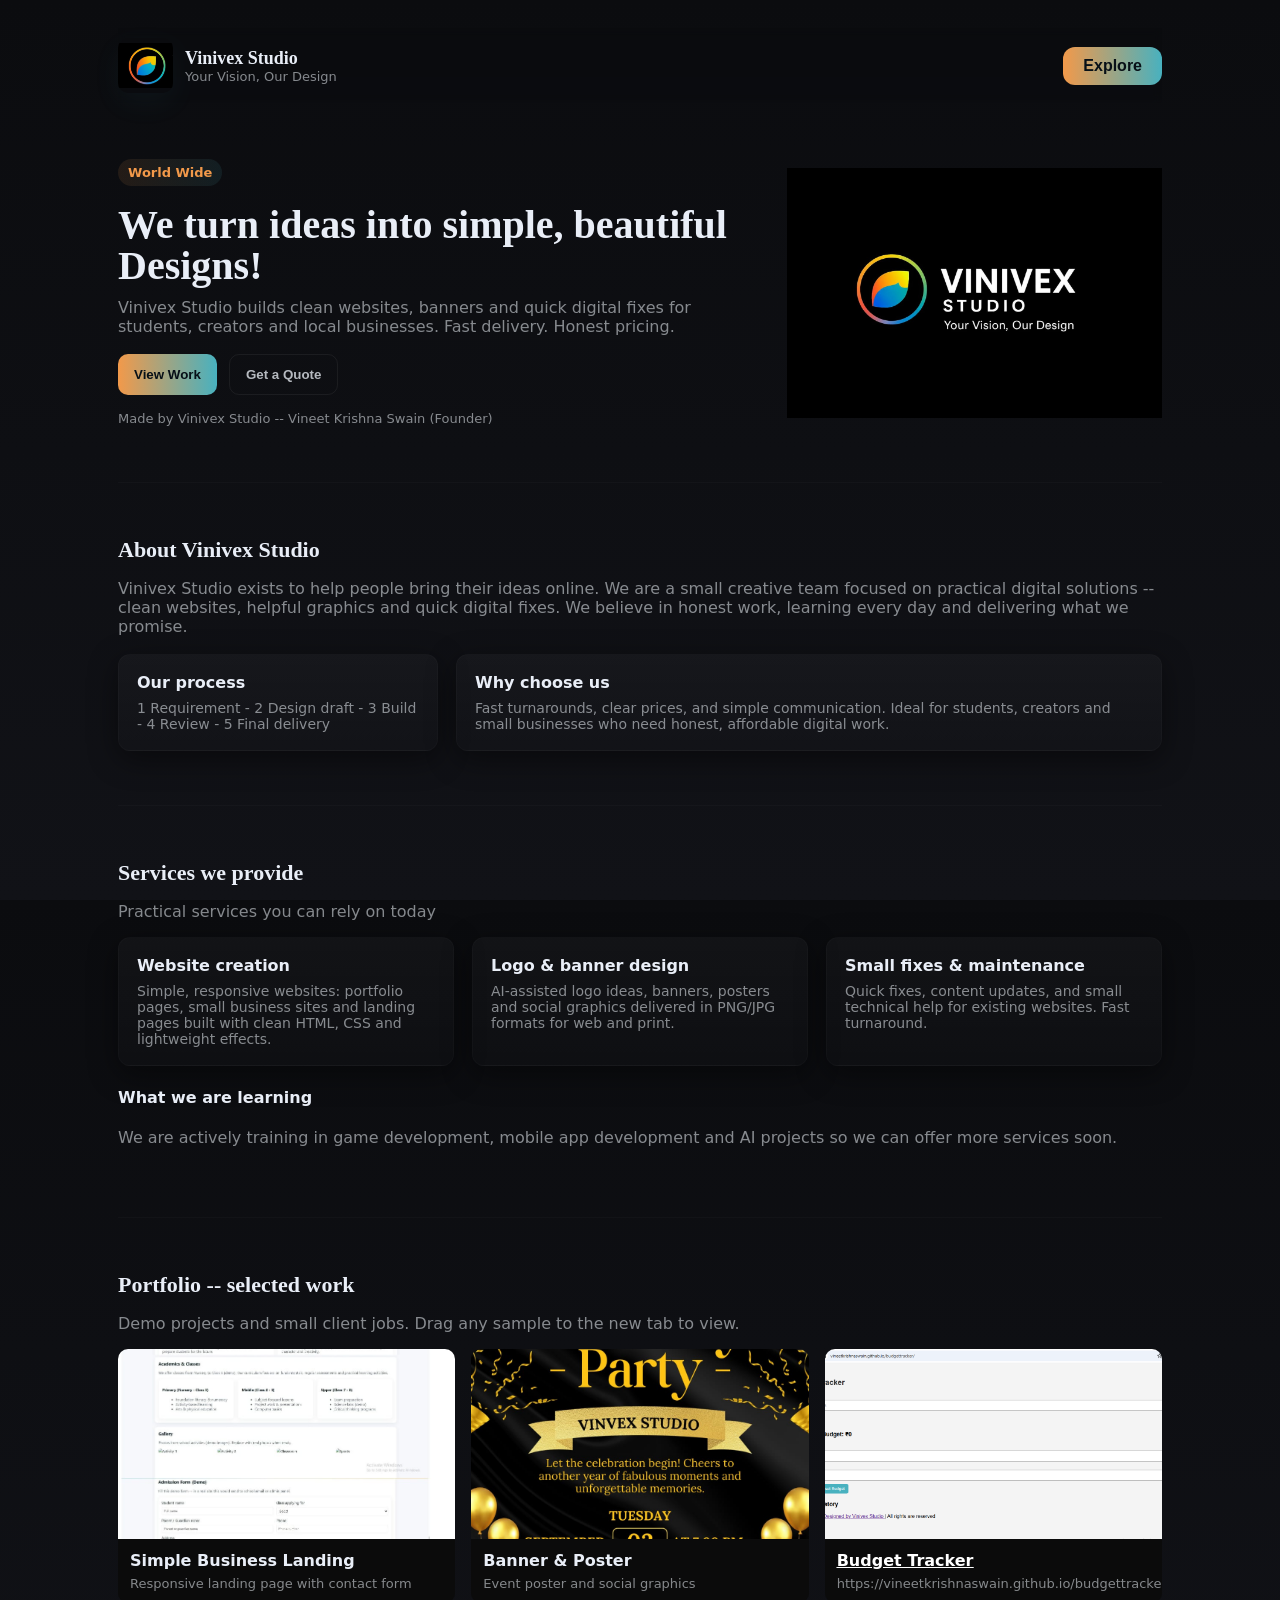
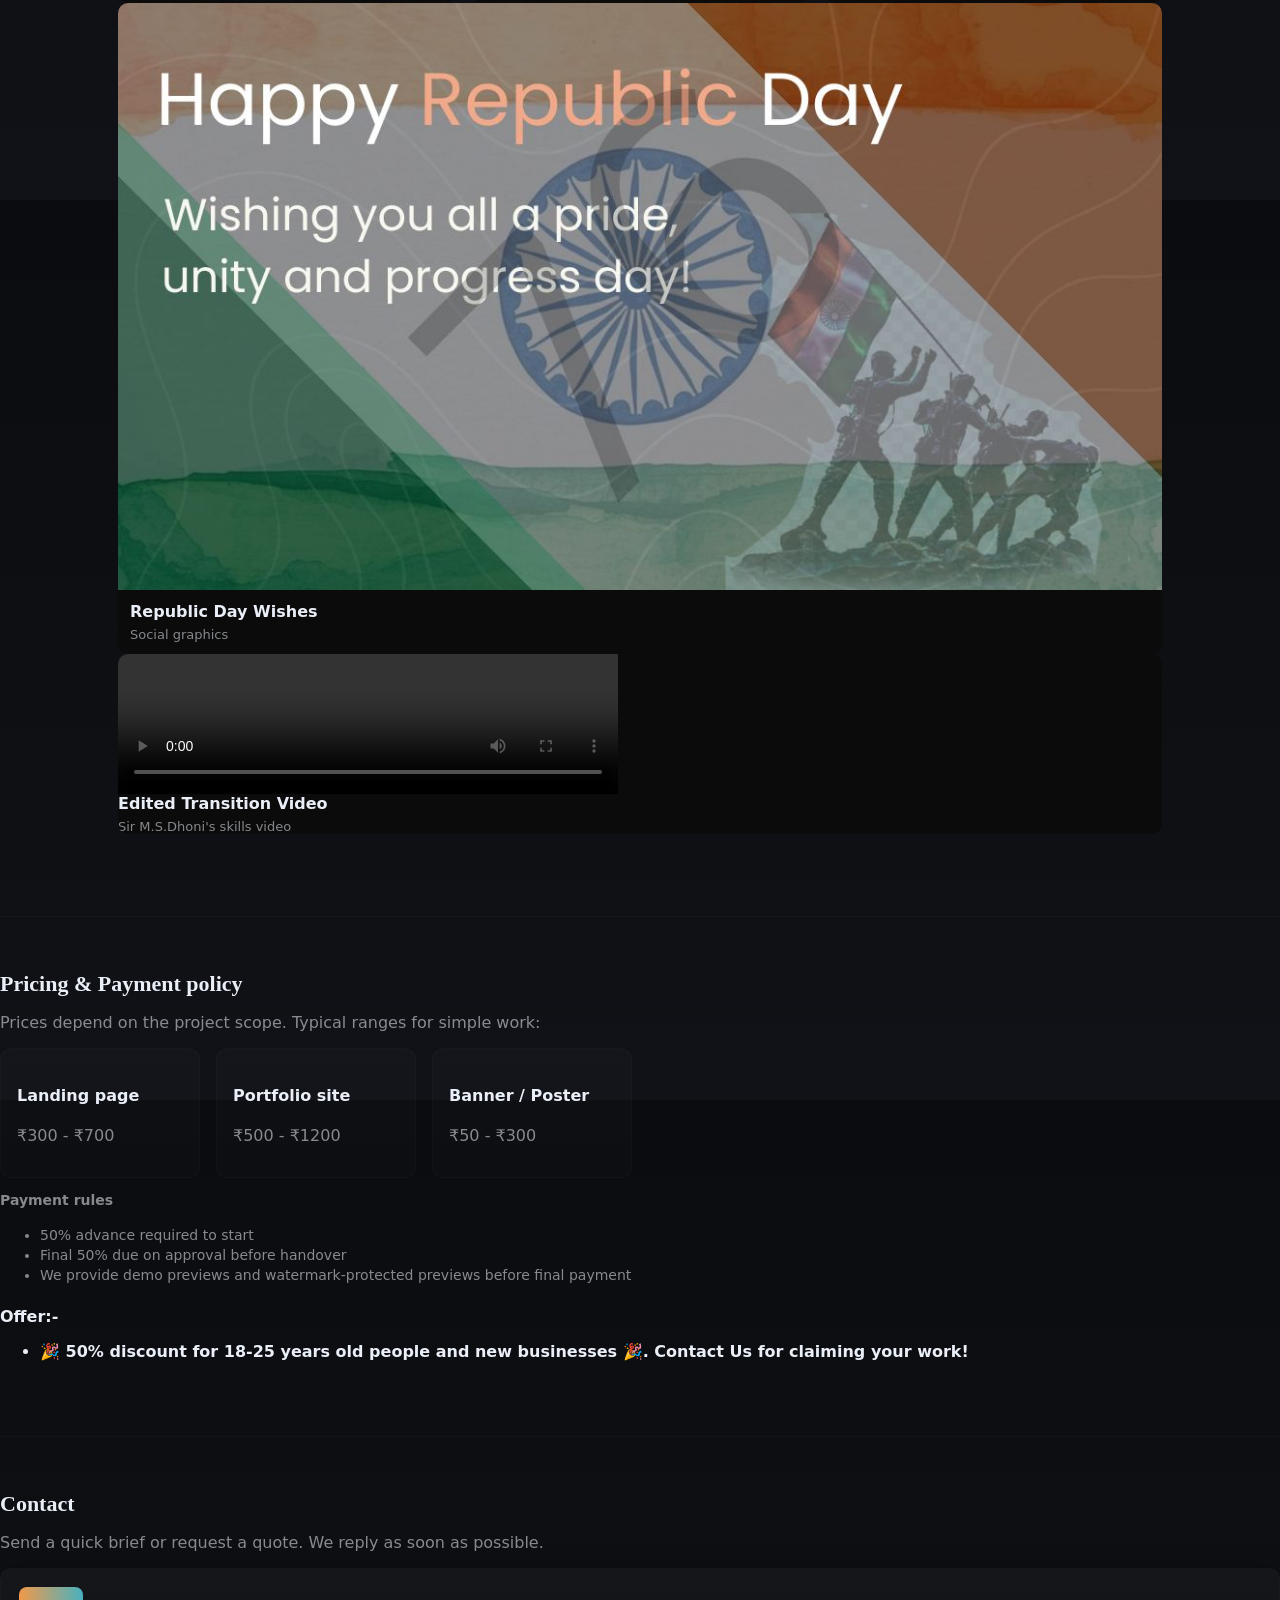
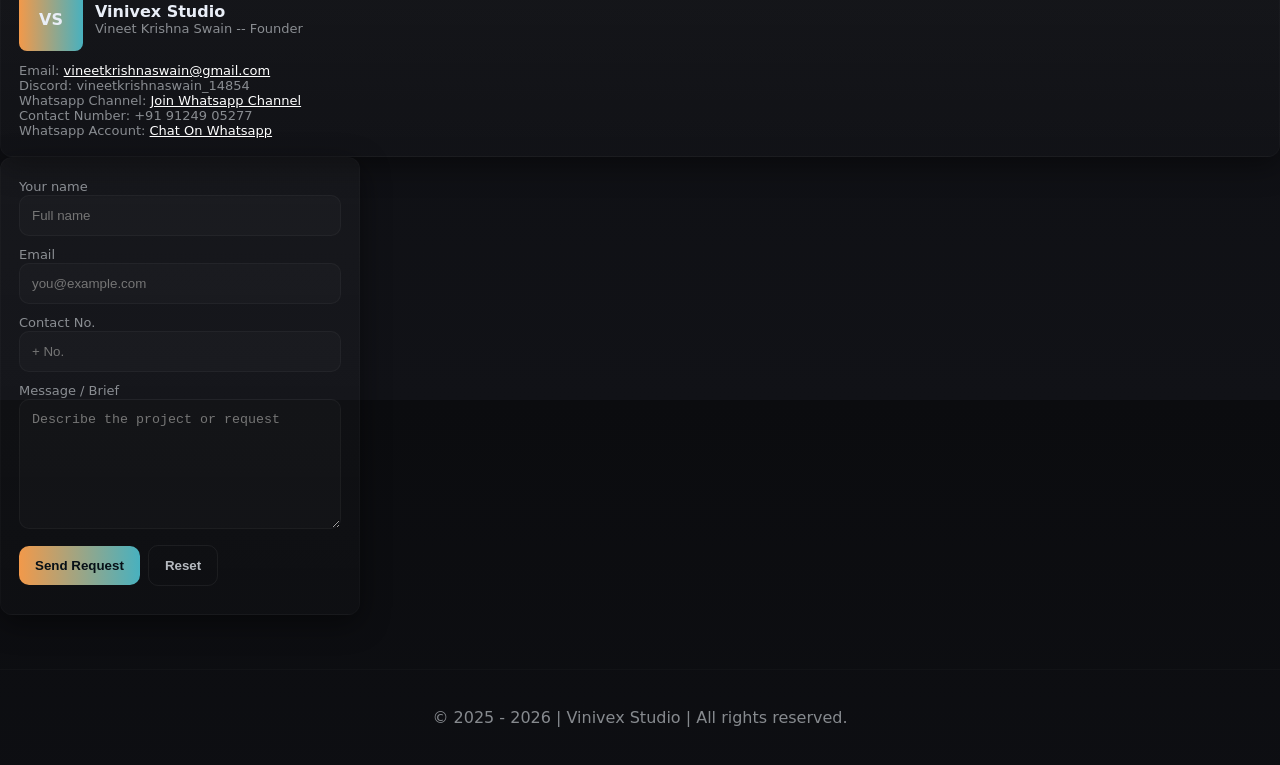
==== index.html @ 52079bf3 "Update index.html" ====
<!doctype html>
<html lang="en">
<head>
<meta name="google-site-verification" content="iLUi82GE6e8J6ajVT-l_xSgJxguBA3ZABCFrQYyWZuA" />

  <!-- Google Analytics -->
  <script async src="https://www.googletagmanager.com/gtag/js?id=G-41PN5VN2JN"></script>
  <script>
    window.dataLayer = window.dataLayer || [];
    function gtag(){dataLayer.push(arguments);}
    gtag('js', new Date());
    gtag('config', 'G-41PN5VN2JN');
  </script>
  

  <meta charset="UTF-8">
  <meta name="viewport" content="width=device-width, initial-scale=1.0">
  
  <title>Vinivex Studio - Your Vision, Our Design</title>
  
  <meta name="description" content="Vinivex Studio offers luxury web design, digital solutions, and creative graphic designs. Contact us for custom projects.">
  
  <meta name="keywords" content="Vinivex Studio, luxury web design, website development, digital solutions, creative graphic designs, web design India">
  
  <meta name="author" content="Vineet Krishna Swain">
  
  <!-- Open Graph for social media previews -->
  <meta property="og:title" content="Vinivex Studio - Luxury Web Design & Digital Solutions">
  <meta property="og:description" content="Vinivex Studio offers luxury web design, digital solutions, and creative graphic designs. Contact us for custom projects.">
  <meta property="og:type" content="website">
  <meta property="og:url" content="https://vineetkrishnaswain.github.io/vinivexstudio/">
  
  <!-- Favicon -->
  <link rel="icon" href="1.jpeg" type="image/jpeg">
  
  <!-- Optional: robots.txt for search engines -->
  <meta name="robots" content="index, follow">
  
</head>
<style>
  :root{
    --bg-1:#0b0c0f;
    --bg-2:#111217;
    --accentA:#f2994a;
    --accentB:#48b1bf;
    --muted:rgba(230,235,241,0.78);
    --muted-2:rgba(230,235,241,0.56);
    --glass:rgba(255,255,255,0.03);
    --radius:12px;
    --maxw:1100px;
  }
  *{box-sizing:border-box}
  html,body{height:100%;margin:0;font-family:Inter,system-ui,Arial,sans-serif;background:linear-gradient(180deg,var(--bg-1),var(--bg-2));color:#e9eef7;-webkit-font-smoothing:antialiased;}
  a{color:inherit;text-decoration:none}
  .wrap{max-width:var(--maxw);margin:0 auto;padding:28px}
  header{display:flex;align-items:center;justify-content:space-between;gap:18px;padding:10px 0;position:sticky;top:0;background:linear-gradient(180deg,rgba(0,0,0,0.05),transparent);backdrop-filter:blur(4px);z-index:50}
  .brand{display:flex;align-items:center;gap:12px}
  .brand img{width:55px;height:55px;border-radius:10px;object-fit:contain;box-shadow:0 10px 30px rgba(72,177,191,0.06)}
  .brand h1{font-family:Poppins,Inter;font-size:18px;margin:0}
  nav ul{display:flex;gap:16px;list-style:none;margin:0;padding:0;align-items:center}
  nav a{font-weight:600;opacity:0.95}
  .cta{background:linear-gradient(90deg,var(--accentA),var(--accentB));padding:10px 14px;border-radius:10px;color:#071017;font-weight:700;box-shadow:0 12px 36px rgba(72,177,191,0.12)}
  /* HERO */
  .hero{display:flex;gap:36px;align-items:center;padding:56px 0}
  .hero-left{flex:1;max-width:640px}
  .kicker{display:inline-block;padding:6px 10px;border-radius:999px;background:linear-gradient(90deg,rgba(242,153,74,0.10),rgba(72,177,191,0.10));color:var(--accentA);font-weight:700;font-size:13px;margin-bottom:18px}
  .title{font-family:Poppins;font-size:40px;line-height:1.03;margin:0 0 12px}
  .tagline{color:var(--muted-2);font-size:16px;margin:0 0 18px}
  .btn-row{display:flex;gap:12px;margin-top:10px}
  .btn{padding:12px 16px;border-radius:10px;font-weight:700;cursor:pointer;border:0}
  .btn-primary{background:linear-gradient(90deg,var(--accentA),var(--accentB));color:#071017}
  .btn-ghost{background:transparent;border:1px solid rgba(255,255,255,0.06);color:var(--muted)}
  .glow{position:absolute;border-radius:50%;filter:blur(80px);opacity:0.9}
  .glow-a{width:360px;height:360px;left:-40px;top:-40px;background:radial-gradient(circle at 30% 30%, rgba(242,153,74,0.22), transparent 40%)}
  .glow-b{width:300px;height:300px;right:-60px;bottom:-20px;background:radial-gradient(circle at 40% 40%, rgba(72,177,191,0.22), transparent 40%)}
  .logo-preview{width:230px}
  /* SECTIONS */
  section{padding:54px 0;border-top:1px solid rgba(255,255,255,0.02)}
  h3.section-title{font-family:Poppins;font-size:22px;margin:0 0 10px}
  .muted{color:var(--muted-2)}
  .grid{display:grid;grid-template-columns:repeat(auto-fit,minmax(220px,1fr));gap:18px}
  .card{background:linear-gradient(180deg,var(--glass),rgba(255,255,255,0.01));padding:18px;border-radius:12px;box-shadow:0 8px 30px rgba(0,0,0,0.45);border:1px solid rgba(255,255,255,0.02)}
  .card h4{margin:0 0 8px}
  .card p{margin:0;color:var(--muted-2);font-size:14px}
  .portfolio-grid{display:grid;grid-template-columns:repeat(auto-fit,minmax(240px,1fr));gap:16px}
  .work{border-radius:10px;overflow:hidden;background:#0b0b0b;min-height:160px;display:flex;flex-direction:column}
  .work img{width:100%;aspect-ratio:16/9;object-fit:cover}
  .work video{width:100%;height:140px;object-fit:contain}
  .work .meta{padding:12px}
  .contact-row{display:flex;gap:18px;align-items:stretch;flex-wrap:wrap}
  .contact-left{flex:1;min-width:260px}
  .contact-right{width:360px;min-width:260px}
  input,textarea{width:100%;padding:12px;border-radius:10px;border:1px solid rgba(255,255,255,0.04);background:rgba(255,255,255,0.02);color:inherit}
  textarea{min-height:130px;resize:vertical}
  .small{font-size:13px;color:var(--muted-2)}
  footer{padding:22px 0;color:var(--muted-2);border-top:1px solid rgba(255,255,255,0.02)}
  /* PRICING */
  .pricing-row{display:flex;gap:16px;flex-wrap:wrap}
  .price-card{flex:0 0 200px;padding:16px;border-radius:12px;background:linear-gradient(180deg,rgba(255,255,255,0.02),rgba(255,255,255,0.01));border:1px solid rgba(255,255,255,0.02)}
  .policy{font-size:14px;color:var(--muted-2);line-height:1.45;margin-top:12px}
  /* responsive */
  @media(max-width:920px){
    .hero{flex-direction:column;align-items:flex-start}
    .hero-right{width:100%;height:260px;margin-top:18px}
    .brand img{width:48px;height:48px}
    .title{font-size:32px}
  }
  
 footer {
  display: flex;
  justify-content: center;
  align-items: center;    
}
  a{
    text-decoration: underline;
    color: white
  }

</style>
<body>
<div class="wrap">
 <header>
  <div class="brand">
    <img src="1.jpeg" alt="Vinivex logo" onerror="this.style.visibility='hidden'">
    <div>
      <h1>Vinivex Studio</h1>
      <div class="small muted">Your Vision, Our Design</div>
    </div>
  </div>

  <!-- Menu Button -->
  <div style="position:relative;">
    <button id="menuBtn"><b>Explore</b></button>

    <!-- Dropdown vertical menu -->
    <div id="menuContent" class="menu-column">
      <a href="#home">Home</a>
      <a href="#about">About</a>
      <a href="#services">Services</a>
      <a href="#portfolio">Portfolio</a>
      <a href="#contact">Contact</a>
    </div>
  </div>
</header>

<style>
  #menuBtn {
    padding: 10px 20px;
    font-size: 16px;
    cursor: pointer;
    background: linear-gradient(to right, #f2994a, #48b1bf);
    border-radius: 12px;
    border: none;
    color: #071017;
    font-weight: 700;
  }

  .menu-column {
    display: none;
    flex-direction: column; /* vertical layout */
    gap: 10px;
    margin-top: 10px;
    position: absolute; /* dropdown effect */
    right: 0;
    background: #111217;
    padding: 12px;
    border-radius: 12px;
    box-shadow: 0 8px 20px rgba(0,0,0,0.4);
    z-index: 100;
  }

  .menu-column a {
    text-decoration: none;
    padding: 8px 12px;
    background: linear-gradient(to right,blue,aqua);
    color: white;
    border-radius: 6px;
  }

  .menu-column a:hover {
    background: linear-gradient(to right,aqua,blue);
  }
</style>

<script>
  const btn = document.getElementById('menuBtn');
  const menu = document.getElementById('menuContent');

  btn.addEventListener('click', () => {
    menu.style.display = (menu.style.display === 'flex') ? 'none' : 'flex';
  });

  // Optional: Close menu if clicked outside
  document.addEventListener('click', (e) => {
    if (!btn.contains(e.target) && !menu.contains(e.target)) {
      menu.style.display = 'none';
    }
  });
  document.addEventListener('click', function(e) {
  const menu = document.getElementById('menuContent');
  const btn = document.getElementById('menuBtn');

  if (!btn.contains(e.target) && !menu.contains(e.target)) {
    menu.style.display = 'none';
  }
});
</script>
        </header>  
            <main id="home">
    <div class="hero">
      <div class="hero-left">
        <span class="kicker">World Wide</span>
        <h2 class="title">We turn ideas into simple, beautiful Designs!</h2>
        <p class="tagline">Vinivex Studio builds clean websites, banners and quick digital fixes for students, creators and local businesses. Fast delivery. Honest pricing.</p>
        <div class="btn-row">
          <button class="btn btn-primary" onclick="document.getElementById('portfolio').scrollIntoView({behavior:'smooth'})">View Work</button>
          <button class="btn btn-ghost" onclick="document.getElementById('contact').scrollIntoView({behavior:'smooth'})">Get a Quote</button>
        </div>
        <div style="margin-top:16px;color:var(--muted-2);font-size:13px">Made by Vinivex Studio -- Vineet Krishna Swain (Founder)</div>
      </div>

      
        <img height="250vh";width="auto"; align="right" src="logo.jpeg" alt="Vinivex logo">
    </div>


    <!-- ABOUT -->
    <section id="about">
      <h3 class="section-title">About Vinivex Studio</h3>
      <p class="muted">Vinivex Studio exists to help people bring their ideas online. We are a small creative team focused on practical digital solutions -- clean websites, helpful graphics and quick digital fixes. We believe in honest work, learning every day and delivering what we promise.</p>

      <div style="display:flex;gap:18px;align-items:flex-start;margin-top:18px;flex-wrap:wrap">
        <div class="card" style="flex:0 0 320px">
          <h4>Our process</h4>
          <p class="muted">1 Requirement - 2 Design draft - 3 Build - 4 Review - 5 Final delivery</p>
        </div>
        <div class="card" style="flex:1">
          <h4>Why choose us</h4>
          <p class="muted">Fast turnarounds, clear prices, and simple communication. Ideal for students, creators and small businesses who need honest, affordable digital work.</p>
        </div>
      </div>
    </section>


    <!-- SERVICES -->
    <section id="services">
      <h3 class="section-title">Services we provide</h3>
      <p class="muted">Practical services you can rely on today</p>
      <div class="grid" style="margin-top:14px">
        <div class="card">
          <h4>Website creation</h4>
          <p>Simple, responsive websites: portfolio pages, small business sites and landing pages built with clean HTML, CSS and lightweight effects.</p>
        </div>
        <div class="card">
          <h4>Logo & banner design</h4>
          <p>AI-assisted logo ideas, banners, posters and social graphics delivered in PNG/JPG formats for web and print.</p>
        </div>
        <div class="card">
          <h4>Small fixes & maintenance</h4>
          <p>Quick fixes, content updates, and small technical help for existing websites. Fast turnaround.</p>
        </div>
      </div>

      <div style="margin-top:18px">
        <h4 class="section-title">What we are learning</h4>
        <p class="muted">We are actively training in game development, mobile app development and AI projects so we can offer more services soon.</p>
      </div>
    </section>
<!-- PORTFOLIO -->
    <section id="portfolio">
      <h3 class="section-title">Portfolio -- selected work</h3>
      <p class="muted">Demo projects and small client jobs. Drag any sample to the new tab to view.</p>
      <div class="portfolio-grid" style="margin-top:14px">
        <div class="work">
          <img src="2.jpeg" alt="Project 1" onerror="this.style.background='#151515'">
          <div class="meta">
            <strong>Simple Business Landing</strong>
            <div class="muted" style="margin-top:6px;font-size:13px">Responsive landing page with contact form</div>
          </div>
        </div>
        <div class="work">
          <img src="3.jpeg" alt="Project 2" onerror="this.style.background='#151515'">
          <div class="meta">
            <strong>Banner & Poster</strong>
            <div class="muted" style="margin-top:6px;font-size:13px">Event poster and social graphics</div>
          </div>
        </div>
        <div class="work">
          <img src="4.png" alt="Project 3" onerror="this.style.background='#151515'">
          <div class="meta">
            <strong><u><a href="https://vineetkrishnaswain.github.io/budgettracker/">Budget Tracker</a></u></strong>
            <div class="muted" style="margin-top:6px;font-size:13px">https://vineetkrishnaswain.github.io/budgettracker</div>
          </div>
        </div>
      </div>
      <div class="work">
          <img src="5.jpg" alt="Project 4" onerror="this.style.background='#151515'">
          <div class="meta">
            <strong>Republic Day Wishes</strong>
            <div class="muted" style="margin-top:6px;font-size:13px">Social graphics</div>
          </div>
      </div>
     <div class="work">
  <video src="1.mp4" alt="Project 5" controls 
    style="width:100%; max-width:500px;">
  </video>
    <strong>Edited Transition Video</strong>
    <div class="muted" style="margin-top:6px; font-size:13px;">Sir M.S.Dhoni's skills video</div>
  </div>
</div>
    </section>

    

    <!-- PRICING -->
    <section id="pricing">
      <h3 class="section-title">Pricing & Payment policy</h3>
      <p class="muted">Prices depend on the project scope. Typical ranges for simple work:</p>
      <div class="pricing-row" style="margin-top:12px">
        <div class="price-card">
          <h4>Landing page</h4>
          <p class="muted">₹300 - ₹700</p>
        </div>
        <div class="price-card">
          <h4>Portfolio site</h4>
          <p class="muted">₹500 - ₹1200</p>
        </div>
        <div class="price-card">
          <h4>Banner / Poster</h4>
          <p class="muted">₹50 - ₹300</p>
        </div>
      </div>

      <div class="policy">
        <strong>Payment rules</strong>
        <ul>
          <li>50% advance required to start</li>
          <li>Final 50% due on approval before handover</li>
          <li>We provide demo previews and watermark-protected previews before final payment</li>
        </ul>
      </div>
  <div class="offer">
      <h4>Offer:-
        <ul><li>🎉 50% discount for 18-25 years old people and new businesses 🎉. Contact Us for claiming your work!</li></ul>
      </h4>
    </div>
    </section>

   <!-- CONTACT -->
<section id="contact">
  <h3 class="section-title">Contact</h3>
  <p class="muted">Send a quick brief or request a quote. We reply as soon as possible.</p>
  <div class="contact-row" style="margin-top:14px">
    <!-- Left Card -->
    <div class="contact-left">
      <div class="card">
        <div style="display:flex;align-items:center;gap:12px">
          <div style="width:64px;height:64px;border-radius:8px;background:linear-gradient(90deg,var(--accentA),var(--accentB));display:flex;align-items:center;justify-content:center;font-weight:700">VS</div>
          <div>
            <div style="font-weight:700">Vinivex Studio</div>
            <div class="small muted">Vineet Krishna Swain -- Founder</div>
          </div>
        </div>
        <div style="margin-top:12px" class="small muted">
          Email: <a href="mailto:vineetkrishnaswain@gmail.com">vineetkrishnaswain@gmail.com</a><br>
          Discord: <span class="small muted">vineetkrishnaswain_14854</span><br>
          Whatsapp Channel: <span class="small muted"><a href="https://whatsapp.com/channel/0029VbCGsAjDeON5VDgMX81Y" target="_blank">Join Whatsapp Channel</a></span><br>       
          Contact Number: <span class="small muted">+91 91249 05277</span><br>
          Whatsapp Account: <span class="small muted"><a href="https://api.whatsapp.com/qr/CU5EUKALNYAIH1" target="_blank">Chat On Whatsapp</a></span><br>
    </div>
    </div>

    <!-- Right Card / Form -->
    <div class="contact-right">
      <div class="card">
        <form id="contactForm" onsubmit="submitForm(event)">
          <label class="small">Your name</label>
          <input id="name" name="name" required placeholder="Full name" />
          <div style="height:8px"></div>
          <label class="small">Email</label>
          <input id="email" name="email" type="email" required placeholder="you@example.com" />
          <div style="height:8px"></div>
          <label class="small">Contact No.</label>
          <input id="number" name="number" required placeholder="+ No." />
          <div style="height:8px"></div>
          <label class="small">Message / Brief</label>
          <textarea id="message" name="message" required placeholder="Describe the project or request"></textarea>
          <div style="height:12px"></div>
          <div style="display:flex;gap:8px;align-items:center">
            <button class="btn btn-primary" type="submit">Send Request</button>
            <button class="btn btn-ghost" type="button" onclick="resetForm()">Reset</button>
          </div>
          <div id="formStatus" style="margin-top:10px;font-size:13px;color:var(--muted-2)"></div>
        </form>
      </div>
    </div>
  </div>
</section>

<script>
  function submitForm(e){
    e.preventDefault();
    const name = document.getElementById('name').value.trim();
    const email = document.getElementById('email').value.trim();
    const number = document.getElementById('number').value.trim();
    const message = document.getElementById('message').value.trim();
    const status = document.getElementById('formStatus');

    if(!name || !email || !message){ 
      status.textContent = 'Please fill all fields.'; 
      return; 
    }

    const subject = encodeURIComponent('E-Mail for creating an website for ' + name);
    const body = encodeURIComponent(
      '    Name: ' + name +
      '    Contact No.: ' + number +
      '    Email: ' + email +
      '    Message: ' + message
    );

    window.location.href = 'mailto:vineetkrishnaswain@gmail.com?subject=' + subject + '&body=' + body;
    status.textContent = 'Opening your email client...';
  }

  function resetForm(){
    document.getElementById('contactForm').reset(); 
    document.getElementById('formStatus').textContent='';
  }
</script>
<footer><p>&copy; 2025 - 2026 | Vinivex Studio | All rights reserved.</p></footer>
</body>
</html>
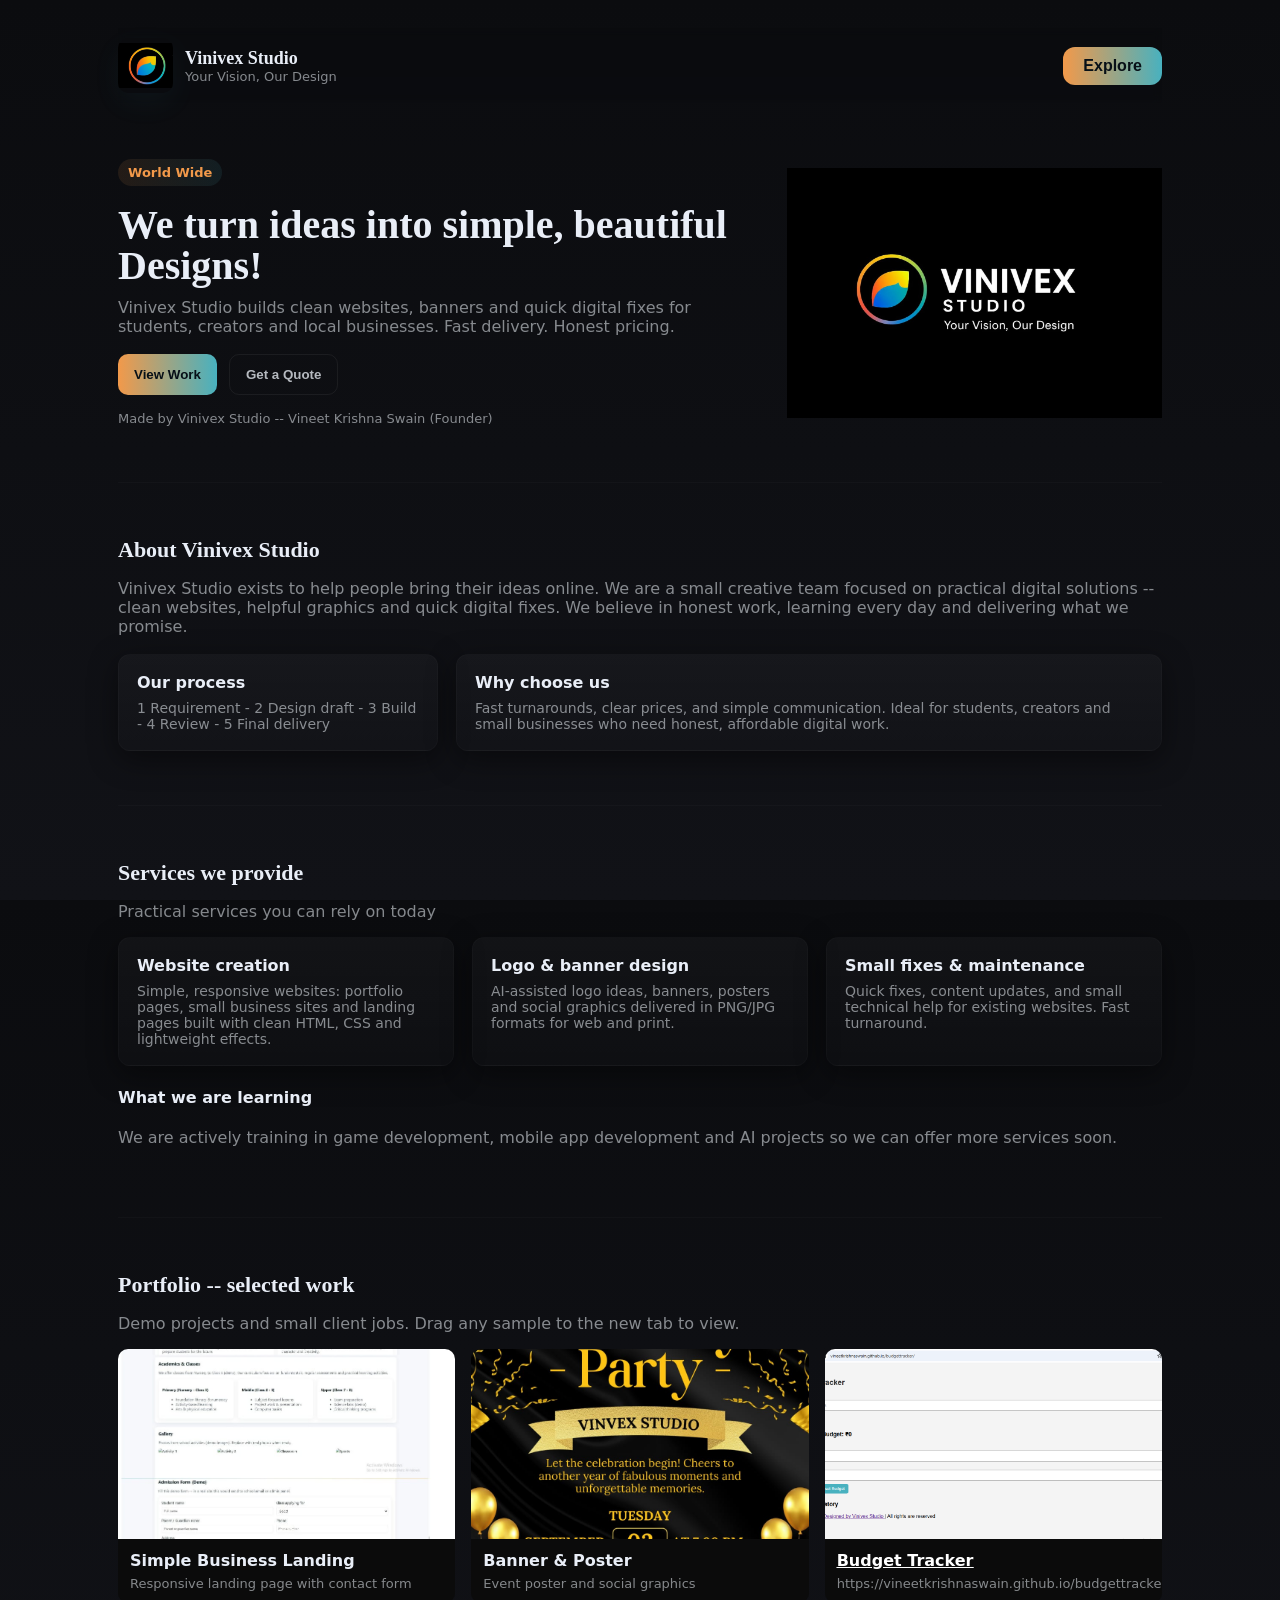
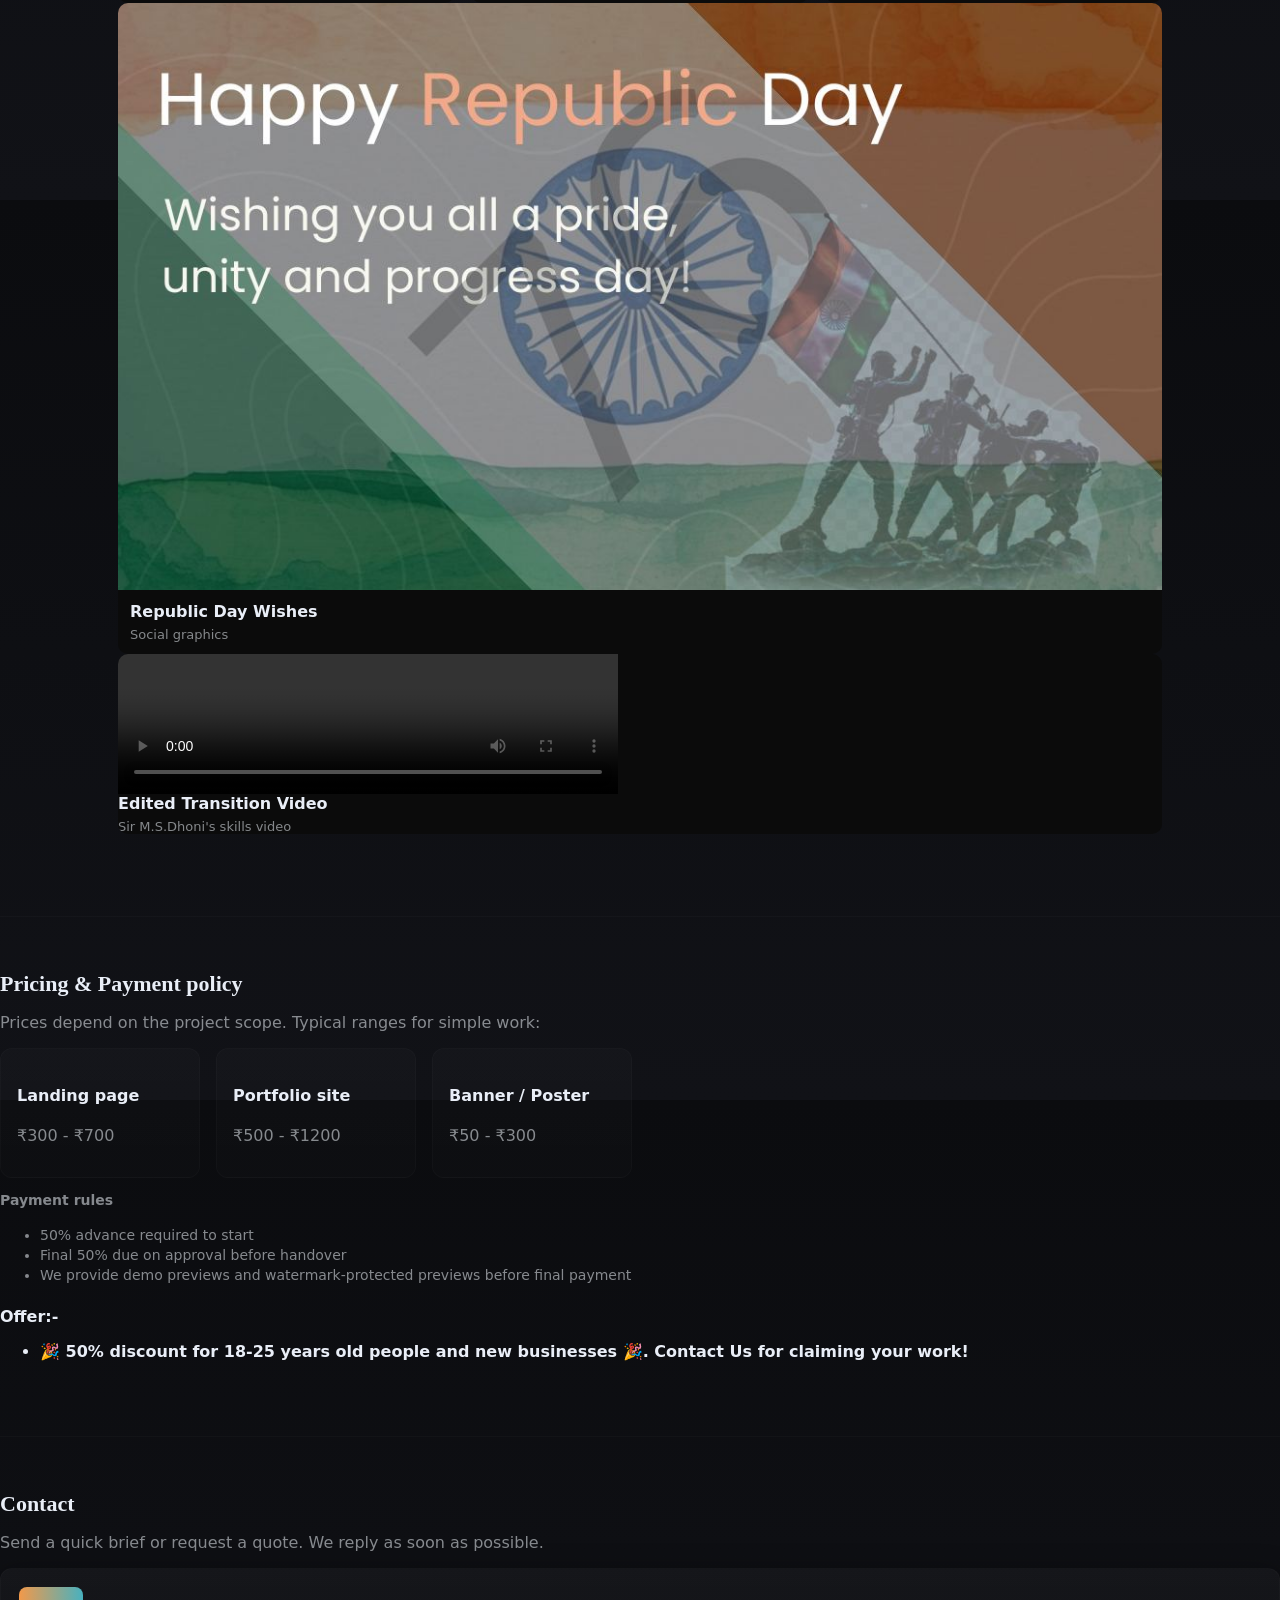
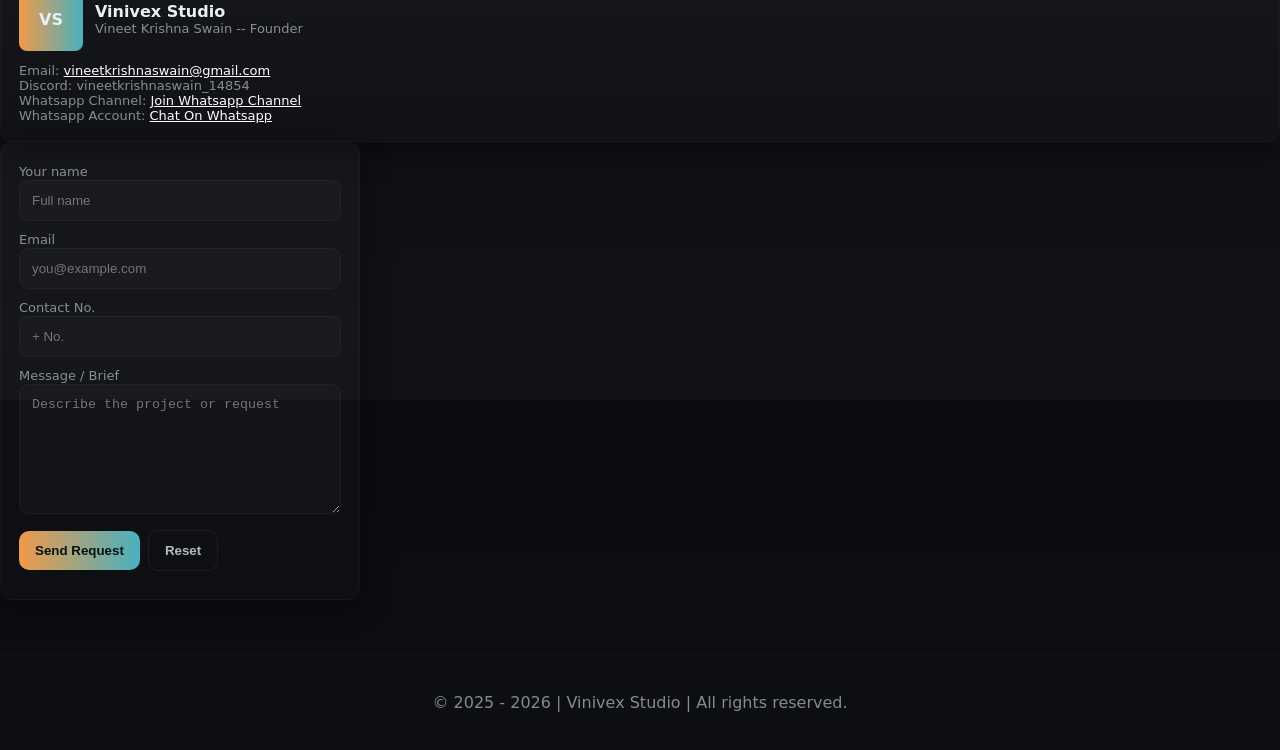
==== commit 8283f53b: "Remove contact number from index.html Removed contact number from the contact information section." ====
--- a/index.html
+++ b/index.html
@@ -365,7 +365,6 @@
           Email: <a href="mailto:vineetkrishnaswain@gmail.com">vineetkrishnaswain@gmail.com</a><br>
           Discord: <span class="small muted">vineetkrishnaswain_14854</span><br>
           Whatsapp Channel: <span class="small muted"><a href="https://whatsapp.com/channel/0029VbCGsAjDeON5VDgMX81Y" target="_blank">Join Whatsapp Channel</a></span><br>       
-          Contact Number: <span class="small muted">+91 91249 05277</span><br>
           Whatsapp Account: <span class="small muted"><a href="https://api.whatsapp.com/qr/CU5EUKALNYAIH1" target="_blank">Chat On Whatsapp</a></span><br>
     </div>
     </div>
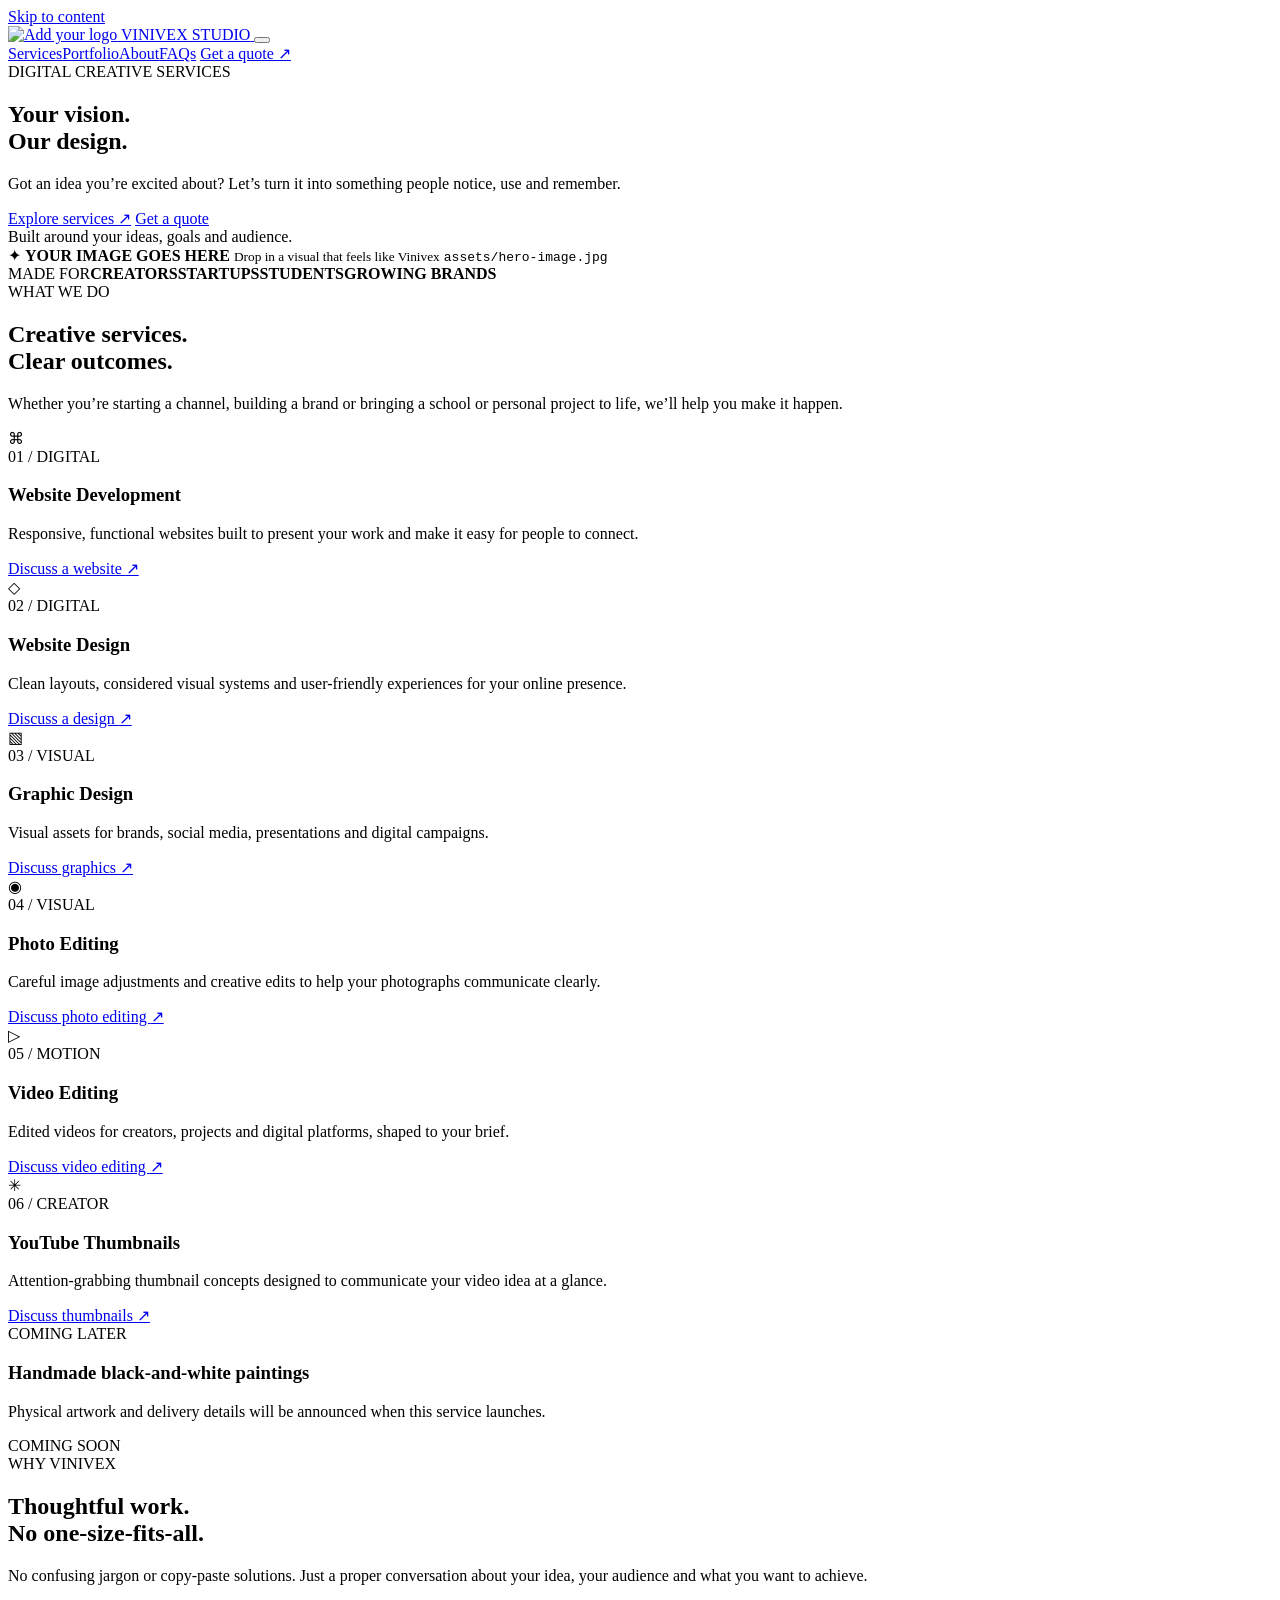
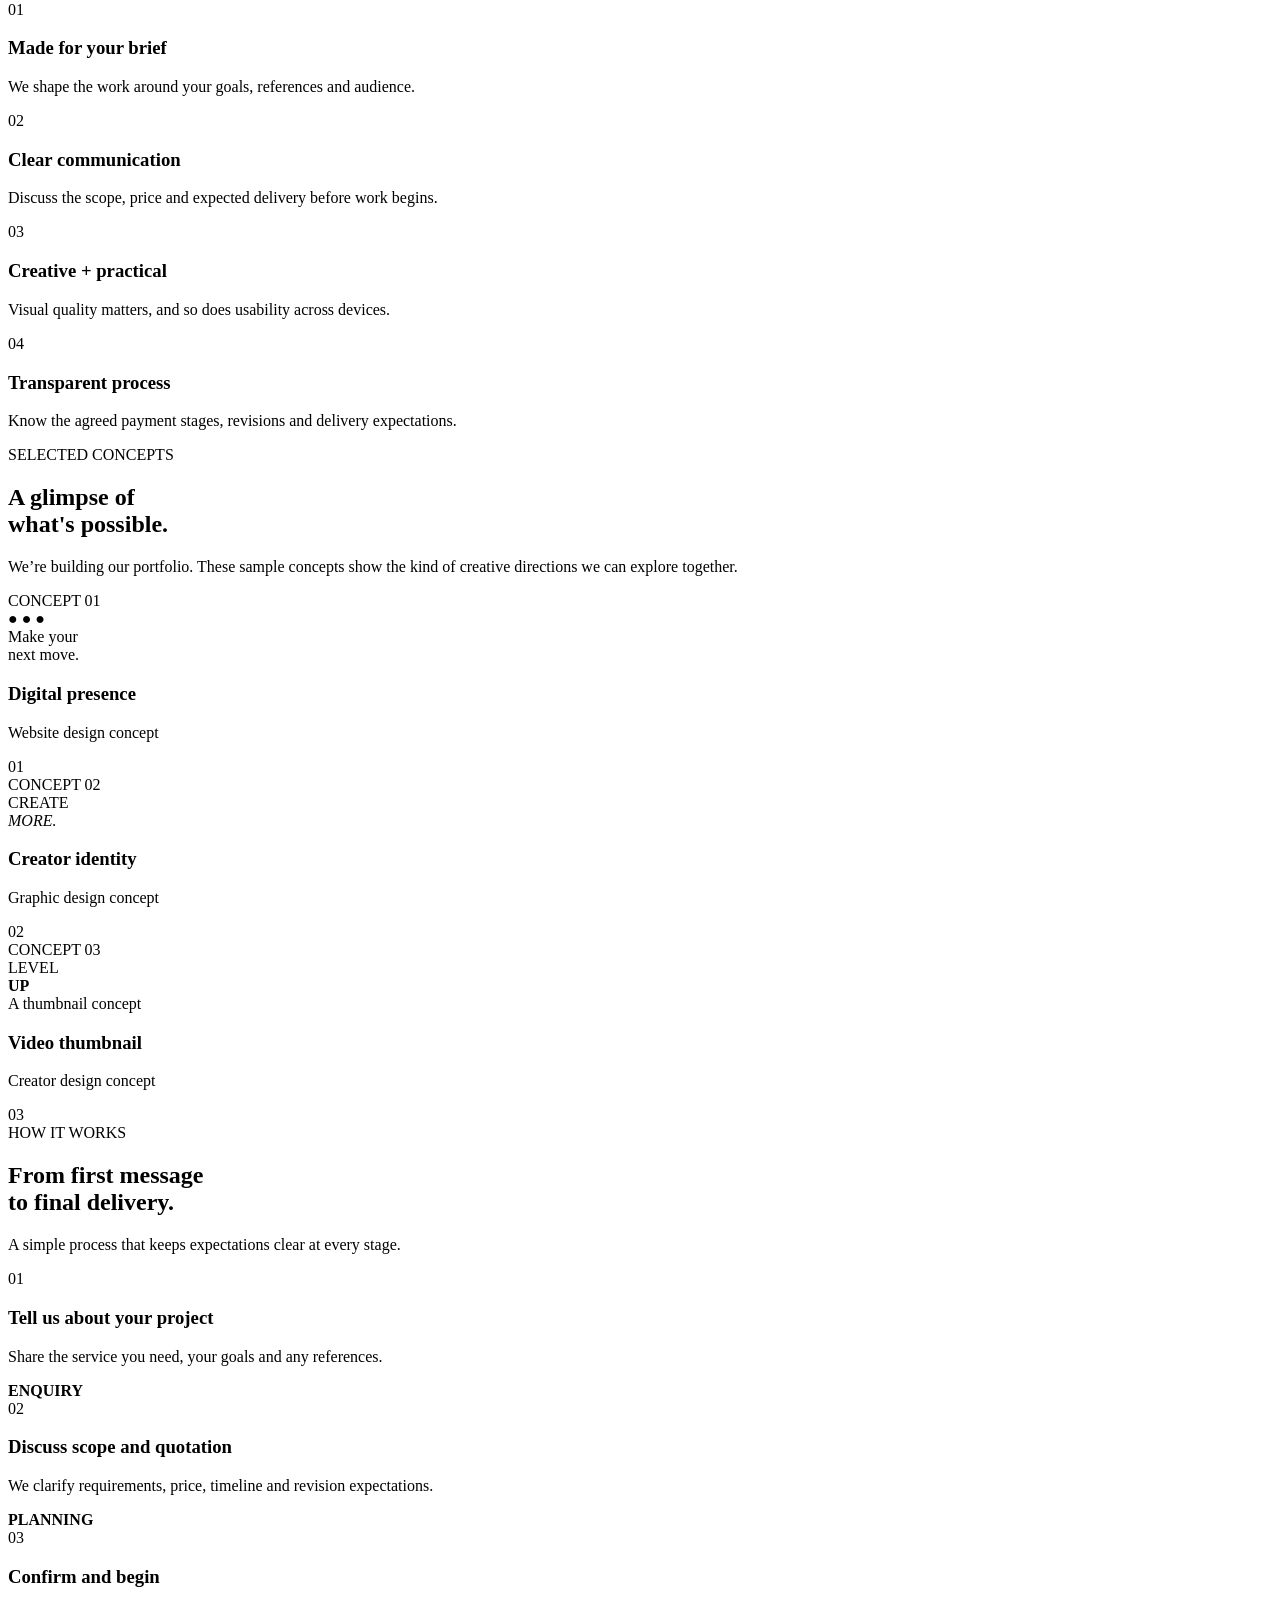
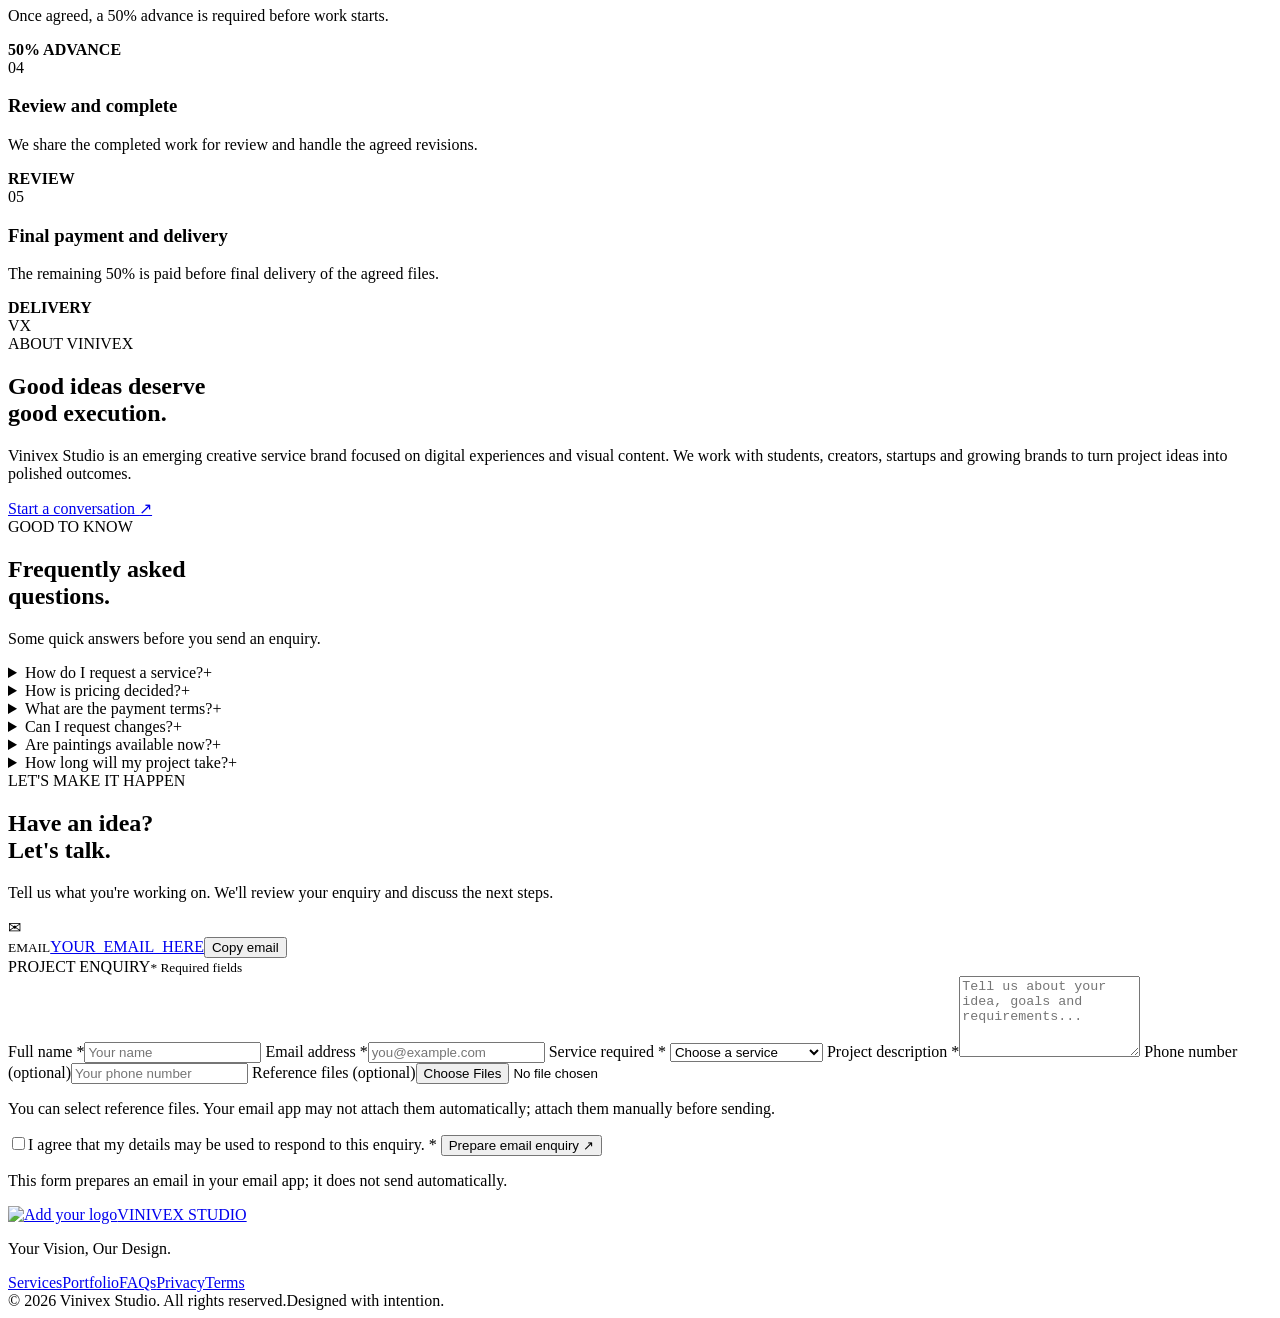
==== commit 9b8b09f6: "Add files via upload" ====
--- a/index.html
+++ b/index.html
@@ -1,432 +1,159 @@
-<!doctype html>
-<html lang="en">
-<head>
-<meta name="google-site-verification" content="iLUi82GE6e8J6ajVT-l_xSgJxguBA3ZABCFrQYyWZuA" />
-
-  <!-- Google Analytics -->
-  <script async src="https://www.googletagmanager.com/gtag/js?id=G-41PN5VN2JN"></script>
-  <script>
-    window.dataLayer = window.dataLayer || [];
-    function gtag(){dataLayer.push(arguments);}
-    gtag('js', new Date());
-    gtag('config', 'G-41PN5VN2JN');
-  </script>
-  
-
-  <meta charset="UTF-8">
-  <meta name="viewport" content="width=device-width, initial-scale=1.0">
-  
-  <title>Vinivex Studio - Your Vision, Our Design</title>
-  
-  <meta name="description" content="Vinivex Studio offers luxury web design, digital solutions, and creative graphic designs. Contact us for custom projects.">
-  
-  <meta name="keywords" content="Vinivex Studio, luxury web design, website development, digital solutions, creative graphic designs, web design India">
-  
-  <meta name="author" content="Vineet Krishna Swain">
-  
-  <!-- Open Graph for social media previews -->
-  <meta property="og:title" content="Vinivex Studio - Luxury Web Design & Digital Solutions">
-  <meta property="og:description" content="Vinivex Studio offers luxury web design, digital solutions, and creative graphic designs. Contact us for custom projects.">
-  <meta property="og:type" content="website">
-  <meta property="og:url" content="https://vineetkrishnaswain.github.io/vinivexstudio/">
-  
-  <!-- Favicon -->
-  <link rel="icon" href="1.jpeg" type="image/jpeg">
-  
-  <!-- Optional: robots.txt for search engines -->
-  <meta name="robots" content="index, follow">
-  
-</head>
-<style>
-  :root{
-    --bg-1:#0b0c0f;
-    --bg-2:#111217;
-    --accentA:#f2994a;
-    --accentB:#48b1bf;
-    --muted:rgba(230,235,241,0.78);
-    --muted-2:rgba(230,235,241,0.56);
-    --glass:rgba(255,255,255,0.03);
-    --radius:12px;
-    --maxw:1100px;
-  }
-  *{box-sizing:border-box}
-  html,body{height:100%;margin:0;font-family:Inter,system-ui,Arial,sans-serif;background:linear-gradient(180deg,var(--bg-1),var(--bg-2));color:#e9eef7;-webkit-font-smoothing:antialiased;}
-  a{color:inherit;text-decoration:none}
-  .wrap{max-width:var(--maxw);margin:0 auto;padding:28px}
-  header{display:flex;align-items:center;justify-content:space-between;gap:18px;padding:10px 0;position:sticky;top:0;background:linear-gradient(180deg,rgba(0,0,0,0.05),transparent);backdrop-filter:blur(4px);z-index:50}
-  .brand{display:flex;align-items:center;gap:12px}
-  .brand img{width:55px;height:55px;border-radius:10px;object-fit:contain;box-shadow:0 10px 30px rgba(72,177,191,0.06)}
-  .brand h1{font-family:Poppins,Inter;font-size:18px;margin:0}
-  nav ul{display:flex;gap:16px;list-style:none;margin:0;padding:0;align-items:center}
-  nav a{font-weight:600;opacity:0.95}
-  .cta{background:linear-gradient(90deg,var(--accentA),var(--accentB));padding:10px 14px;border-radius:10px;color:#071017;font-weight:700;box-shadow:0 12px 36px rgba(72,177,191,0.12)}
-  /* HERO */
-  .hero{display:flex;gap:36px;align-items:center;padding:56px 0}
-  .hero-left{flex:1;max-width:640px}
-  .kicker{display:inline-block;padding:6px 10px;border-radius:999px;background:linear-gradient(90deg,rgba(242,153,74,0.10),rgba(72,177,191,0.10));color:var(--accentA);font-weight:700;font-size:13px;margin-bottom:18px}
-  .title{font-family:Poppins;font-size:40px;line-height:1.03;margin:0 0 12px}
-  .tagline{color:var(--muted-2);font-size:16px;margin:0 0 18px}
-  .btn-row{display:flex;gap:12px;margin-top:10px}
-  .btn{padding:12px 16px;border-radius:10px;font-weight:700;cursor:pointer;border:0}
-  .btn-primary{background:linear-gradient(90deg,var(--accentA),var(--accentB));color:#071017}
-  .btn-ghost{background:transparent;border:1px solid rgba(255,255,255,0.06);color:var(--muted)}
-  .glow{position:absolute;border-radius:50%;filter:blur(80px);opacity:0.9}
-  .glow-a{width:360px;height:360px;left:-40px;top:-40px;background:radial-gradient(circle at 30% 30%, rgba(242,153,74,0.22), transparent 40%)}
-  .glow-b{width:300px;height:300px;right:-60px;bottom:-20px;background:radial-gradient(circle at 40% 40%, rgba(72,177,191,0.22), transparent 40%)}
-  .logo-preview{width:230px}
-  /* SECTIONS */
-  section{padding:54px 0;border-top:1px solid rgba(255,255,255,0.02)}
-  h3.section-title{font-family:Poppins;font-size:22px;margin:0 0 10px}
-  .muted{color:var(--muted-2)}
-  .grid{display:grid;grid-template-columns:repeat(auto-fit,minmax(220px,1fr));gap:18px}
-  .card{background:linear-gradient(180deg,var(--glass),rgba(255,255,255,0.01));padding:18px;border-radius:12px;box-shadow:0 8px 30px rgba(0,0,0,0.45);border:1px solid rgba(255,255,255,0.02)}
-  .card h4{margin:0 0 8px}
-  .card p{margin:0;color:var(--muted-2);font-size:14px}
-  .portfolio-grid{display:grid;grid-template-columns:repeat(auto-fit,minmax(240px,1fr));gap:16px}
-  .work{border-radius:10px;overflow:hidden;background:#0b0b0b;min-height:160px;display:flex;flex-direction:column}
-  .work img{width:100%;aspect-ratio:16/9;object-fit:cover}
-  .work video{width:100%;height:140px;object-fit:contain}
-  .work .meta{padding:12px}
-  .contact-row{display:flex;gap:18px;align-items:stretch;flex-wrap:wrap}
-  .contact-left{flex:1;min-width:260px}
-  .contact-right{width:360px;min-width:260px}
-  input,textarea{width:100%;padding:12px;border-radius:10px;border:1px solid rgba(255,255,255,0.04);background:rgba(255,255,255,0.02);color:inherit}
-  textarea{min-height:130px;resize:vertical}
-  .small{font-size:13px;color:var(--muted-2)}
-  footer{padding:22px 0;color:var(--muted-2);border-top:1px solid rgba(255,255,255,0.02)}
-  /* PRICING */
-  .pricing-row{display:flex;gap:16px;flex-wrap:wrap}
-  .price-card{flex:0 0 200px;padding:16px;border-radius:12px;background:linear-gradient(180deg,rgba(255,255,255,0.02),rgba(255,255,255,0.01));border:1px solid rgba(255,255,255,0.02)}
-  .policy{font-size:14px;color:var(--muted-2);line-height:1.45;margin-top:12px}
-  /* responsive */
-  @media(max-width:920px){
-    .hero{flex-direction:column;align-items:flex-start}
-    .hero-right{width:100%;height:260px;margin-top:18px}
-    .brand img{width:48px;height:48px}
-    .title{font-size:32px}
-  }
-  
- footer {
-  display: flex;
-  justify-content: center;
-  align-items: center;    
-}
-  a{
-    text-decoration: underline;
-    color: white
-  }
-
-</style>
-<body>
-<div class="wrap">
- <header>
-  <div class="brand">
-    <img src="1.jpeg" alt="Vinivex logo" onerror="this.style.visibility='hidden'">
-    <div>
-      <h1>Vinivex Studio</h1>
-      <div class="small muted">Your Vision, Our Design</div>
-    </div>
-  </div>
-
-  <!-- Menu Button -->
-  <div style="position:relative;">
-    <button id="menuBtn"><b>Explore</b></button>
-
-    <!-- Dropdown vertical menu -->
-    <div id="menuContent" class="menu-column">
-      <a href="#home">Home</a>
-      <a href="#about">About</a>
-      <a href="#services">Services</a>
-      <a href="#portfolio">Portfolio</a>
-      <a href="#contact">Contact</a>
-    </div>
-  </div>
-</header>
-
-<style>
-  #menuBtn {
-    padding: 10px 20px;
-    font-size: 16px;
-    cursor: pointer;
-    background: linear-gradient(to right, #f2994a, #48b1bf);
-    border-radius: 12px;
-    border: none;
-    color: #071017;
-    font-weight: 700;
-  }
-
-  .menu-column {
-    display: none;
-    flex-direction: column; /* vertical layout */
-    gap: 10px;
-    margin-top: 10px;
-    position: absolute; /* dropdown effect */
-    right: 0;
-    background: #111217;
-    padding: 12px;
-    border-radius: 12px;
-    box-shadow: 0 8px 20px rgba(0,0,0,0.4);
-    z-index: 100;
-  }
-
-  .menu-column a {
-    text-decoration: none;
-    padding: 8px 12px;
-    background: linear-gradient(to right,blue,aqua);
-    color: white;
-    border-radius: 6px;
-  }
-
-  .menu-column a:hover {
-    background: linear-gradient(to right,aqua,blue);
-  }
-</style>
-
-<script>
-  const btn = document.getElementById('menuBtn');
-  const menu = document.getElementById('menuContent');
-
-  btn.addEventListener('click', () => {
-    menu.style.display = (menu.style.display === 'flex') ? 'none' : 'flex';
-  });
-
-  // Optional: Close menu if clicked outside
-  document.addEventListener('click', (e) => {
-    if (!btn.contains(e.target) && !menu.contains(e.target)) {
-      menu.style.display = 'none';
-    }
-  });
-  document.addEventListener('click', function(e) {
-  const menu = document.getElementById('menuContent');
-  const btn = document.getElementById('menuBtn');
-
-  if (!btn.contains(e.target) && !menu.contains(e.target)) {
-    menu.style.display = 'none';
-  }
-});
-</script>
-        </header>  
-            <main id="home">
-    <div class="hero">
-      <div class="hero-left">
-        <span class="kicker">World Wide</span>
-        <h2 class="title">We turn ideas into simple, beautiful Designs!</h2>
-        <p class="tagline">Vinivex Studio builds clean websites, banners and quick digital fixes for students, creators and local businesses. Fast delivery. Honest pricing.</p>
-        <div class="btn-row">
-          <button class="btn btn-primary" onclick="document.getElementById('portfolio').scrollIntoView({behavior:'smooth'})">View Work</button>
-          <button class="btn btn-ghost" onclick="document.getElementById('contact').scrollIntoView({behavior:'smooth'})">Get a Quote</button>
-        </div>
-        <div style="margin-top:16px;color:var(--muted-2);font-size:13px">Made by Vinivex Studio -- Vineet Krishna Swain (Founder)</div>
-      </div>
-
-      
-        <img height="250vh";width="auto"; align="right" src="logo.jpeg" alt="Vinivex logo">
-    </div>
-
-
-    <!-- ABOUT -->
-    <section id="about">
-      <h3 class="section-title">About Vinivex Studio</h3>
-      <p class="muted">Vinivex Studio exists to help people bring their ideas online. We are a small creative team focused on practical digital solutions -- clean websites, helpful graphics and quick digital fixes. We believe in honest work, learning every day and delivering what we promise.</p>
-
-      <div style="display:flex;gap:18px;align-items:flex-start;margin-top:18px;flex-wrap:wrap">
-        <div class="card" style="flex:0 0 320px">
-          <h4>Our process</h4>
-          <p class="muted">1 Requirement - 2 Design draft - 3 Build - 4 Review - 5 Final delivery</p>
-        </div>
-        <div class="card" style="flex:1">
-          <h4>Why choose us</h4>
-          <p class="muted">Fast turnarounds, clear prices, and simple communication. Ideal for students, creators and small businesses who need honest, affordable digital work.</p>
-        </div>
-      </div>
-    </section>
-
-
-    <!-- SERVICES -->
-    <section id="services">
-      <h3 class="section-title">Services we provide</h3>
-      <p class="muted">Practical services you can rely on today</p>
-      <div class="grid" style="margin-top:14px">
-        <div class="card">
-          <h4>Website creation</h4>
-          <p>Simple, responsive websites: portfolio pages, small business sites and landing pages built with clean HTML, CSS and lightweight effects.</p>
-        </div>
-        <div class="card">
-          <h4>Logo & banner design</h4>
-          <p>AI-assisted logo ideas, banners, posters and social graphics delivered in PNG/JPG formats for web and print.</p>
-        </div>
-        <div class="card">
-          <h4>Small fixes & maintenance</h4>
-          <p>Quick fixes, content updates, and small technical help for existing websites. Fast turnaround.</p>
-        </div>
-      </div>
-
-      <div style="margin-top:18px">
-        <h4 class="section-title">What we are learning</h4>
-        <p class="muted">We are actively training in game development, mobile app development and AI projects so we can offer more services soon.</p>
-      </div>
-    </section>
-<!-- PORTFOLIO -->
-    <section id="portfolio">
-      <h3 class="section-title">Portfolio -- selected work</h3>
-      <p class="muted">Demo projects and small client jobs. Drag any sample to the new tab to view.</p>
-      <div class="portfolio-grid" style="margin-top:14px">
-        <div class="work">
-          <img src="2.jpeg" alt="Project 1" onerror="this.style.background='#151515'">
-          <div class="meta">
-            <strong>Simple Business Landing</strong>
-            <div class="muted" style="margin-top:6px;font-size:13px">Responsive landing page with contact form</div>
-          </div>
-        </div>
-        <div class="work">
-          <img src="3.jpeg" alt="Project 2" onerror="this.style.background='#151515'">
-          <div class="meta">
-            <strong>Banner & Poster</strong>
-            <div class="muted" style="margin-top:6px;font-size:13px">Event poster and social graphics</div>
-          </div>
-        </div>
-        <div class="work">
-          <img src="4.png" alt="Project 3" onerror="this.style.background='#151515'">
-          <div class="meta">
-            <strong><u><a href="https://vineetkrishnaswain.github.io/budgettracker/">Budget Tracker</a></u></strong>
-            <div class="muted" style="margin-top:6px;font-size:13px">https://vineetkrishnaswain.github.io/budgettracker</div>
-          </div>
-        </div>
-      </div>
-      <div class="work">
-          <img src="5.jpg" alt="Project 4" onerror="this.style.background='#151515'">
-          <div class="meta">
-            <strong>Republic Day Wishes</strong>
-            <div class="muted" style="margin-top:6px;font-size:13px">Social graphics</div>
-          </div>
-      </div>
-     <div class="work">
-  <video src="1.mp4" alt="Project 5" controls 
-    style="width:100%; max-width:500px;">
-  </video>
-    <strong>Edited Transition Video</strong>
-    <div class="muted" style="margin-top:6px; font-size:13px;">Sir M.S.Dhoni's skills video</div>
-  </div>
-</div>
-    </section>
-
-    
-
-    <!-- PRICING -->
-    <section id="pricing">
-      <h3 class="section-title">Pricing & Payment policy</h3>
-      <p class="muted">Prices depend on the project scope. Typical ranges for simple work:</p>
-      <div class="pricing-row" style="margin-top:12px">
-        <div class="price-card">
-          <h4>Landing page</h4>
-          <p class="muted">₹300 - ₹700</p>
-        </div>
-        <div class="price-card">
-          <h4>Portfolio site</h4>
-          <p class="muted">₹500 - ₹1200</p>
-        </div>
-        <div class="price-card">
-          <h4>Banner / Poster</h4>
-          <p class="muted">₹50 - ₹300</p>
-        </div>
-      </div>
-
-      <div class="policy">
-        <strong>Payment rules</strong>
-        <ul>
-          <li>50% advance required to start</li>
-          <li>Final 50% due on approval before handover</li>
-          <li>We provide demo previews and watermark-protected previews before final payment</li>
-        </ul>
-      </div>
-  <div class="offer">
-      <h4>Offer:-
-        <ul><li>🎉 50% discount for 18-25 years old people and new businesses 🎉. Contact Us for claiming your work!</li></ul>
-      </h4>
-    </div>
-    </section>
-
-   <!-- CONTACT -->
-<section id="contact">
-  <h3 class="section-title">Contact</h3>
-  <p class="muted">Send a quick brief or request a quote. We reply as soon as possible.</p>
-  <div class="contact-row" style="margin-top:14px">
-    <!-- Left Card -->
-    <div class="contact-left">
-      <div class="card">
-        <div style="display:flex;align-items:center;gap:12px">
-          <div style="width:64px;height:64px;border-radius:8px;background:linear-gradient(90deg,var(--accentA),var(--accentB));display:flex;align-items:center;justify-content:center;font-weight:700">VS</div>
-          <div>
-            <div style="font-weight:700">Vinivex Studio</div>
-            <div class="small muted">Vineet Krishna Swain -- Founder</div>
-          </div>
-        </div>
-        <div style="margin-top:12px" class="small muted">
-          Email: <a href="mailto:vineetkrishnaswain@gmail.com">vineetkrishnaswain@gmail.com</a><br>
-          Discord: <span class="small muted">vineetkrishnaswain_14854</span><br>
-          Whatsapp Channel: <span class="small muted"><a href="https://whatsapp.com/channel/0029VbCGsAjDeON5VDgMX81Y" target="_blank">Join Whatsapp Channel</a></span><br>       
-          Whatsapp Account: <span class="small muted"><a href="https://api.whatsapp.com/qr/CU5EUKALNYAIH1" target="_blank">Chat On Whatsapp</a></span><br>
-    </div>
-    </div>
-
-    <!-- Right Card / Form -->
-    <div class="contact-right">
-      <div class="card">
-        <form id="contactForm" onsubmit="submitForm(event)">
-          <label class="small">Your name</label>
-          <input id="name" name="name" required placeholder="Full name" />
-          <div style="height:8px"></div>
-          <label class="small">Email</label>
-          <input id="email" name="email" type="email" required placeholder="you@example.com" />
-          <div style="height:8px"></div>
-          <label class="small">Contact No.</label>
-          <input id="number" name="number" required placeholder="+ No." />
-          <div style="height:8px"></div>
-          <label class="small">Message / Brief</label>
-          <textarea id="message" name="message" required placeholder="Describe the project or request"></textarea>
-          <div style="height:12px"></div>
-          <div style="display:flex;gap:8px;align-items:center">
-            <button class="btn btn-primary" type="submit">Send Request</button>
-            <button class="btn btn-ghost" type="button" onclick="resetForm()">Reset</button>
-          </div>
-          <div id="formStatus" style="margin-top:10px;font-size:13px;color:var(--muted-2)"></div>
-        </form>
-      </div>
-    </div>
-  </div>
-</section>
-
-<script>
-  function submitForm(e){
-    e.preventDefault();
-    const name = document.getElementById('name').value.trim();
-    const email = document.getElementById('email').value.trim();
-    const number = document.getElementById('number').value.trim();
-    const message = document.getElementById('message').value.trim();
-    const status = document.getElementById('formStatus');
-
-    if(!name || !email || !message){ 
-      status.textContent = 'Please fill all fields.'; 
-      return; 
-    }
-
-    const subject = encodeURIComponent('E-Mail for creating an website for ' + name);
-    const body = encodeURIComponent(
-      '    Name: ' + name +
-      '    Contact No.: ' + number +
-      '    Email: ' + email +
-      '    Message: ' + message
-    );
-
-    window.location.href = 'mailto:vineetkrishnaswain@gmail.com?subject=' + subject + '&body=' + body;
-    status.textContent = 'Opening your email client...';
-  }
-
-  function resetForm(){
-    document.getElementById('contactForm').reset(); 
-    document.getElementById('formStatus').textContent='';
-  }
-</script>
-<footer><p>&copy; 2025 - 2026 | Vinivex Studio | All rights reserved.</p></footer>
-</body>
-</html>
+<!doctype html>
+<html lang="en">
+<head>
+  <meta charset="utf-8">
+  <meta name="viewport" content="width=device-width, initial-scale=1">
+  <meta name="description" content="Vinivex Studio — thoughtful web design, development and creative services for your next big idea.">
+  <meta name="theme-color" content="#080b12">
+  <title>Vinivex Studio — Your Vision, Our Design</title>
+  <link rel="preconnect" href="https://fonts.googleapis.com">
+  <link rel="preconnect" href="https://fonts.gstatic.com" crossorigin>
+  <link href="https://fonts.googleapis.com/css2?family=DM+Sans:wght@400;500;600;700&family=Space+Grotesk:wght@400;500;600;700&display=swap" rel="stylesheet">
+  <link rel="stylesheet" href="styles.css">
+</head>
+<body>
+  <a class="skip-link" href="#main">Skip to content</a>
+  <header class="site-header" id="top">
+    <nav class="nav wrap" aria-label="Main navigation">
+      <a class="brand" href="#top" aria-label="Vinivex Studio home">
+        <img class="brand-image-placeholder" src="assets/logo-placeholder.svg" alt="Add your logo">
+        <span>VINIVEX<span class="brand-light"> STUDIO</span></span>
+      </a>
+      <button class="menu-toggle" aria-expanded="false" aria-controls="nav-links" aria-label="Toggle navigation"><span></span><span></span></button>
+      <div class="nav-links" id="nav-links">
+        <a href="#services">Services</a><a href="#work">Portfolio</a><a href="#about">About</a><a href="#faq">FAQs</a>
+        <a class="nav-cta" href="#contact">Get a quote <span aria-hidden="true">↗</span></a>
+      </div>
+    </nav>
+  </header>
+
+  <main id="main">
+    <section class="hero section wrap">
+      <div class="hero-copy reveal">
+        <div class="eyebrow"><span class="eyebrow-dot"></span> DIGITAL CREATIVE SERVICES</div>
+        <h1>Your vision.<br><span class="gradient-text">Our design.</span></h1>
+        <p class="hero-lede">Got an idea you’re excited about? Let’s turn it into something people notice, use and remember.</p>
+        <div class="hero-actions">
+          <a class="button button-primary" href="#services">Explore services <span>↗</span></a>
+          <a class="button button-ghost" href="#contact">Get a quote</a>
+        </div>
+        <div class="hero-note"><span class="note-line"></span> Built around your ideas, goals and audience.</div>
+      </div>
+      <div class="hero-art reveal" aria-label="Replaceable hero image placeholder">
+        <div class="hero-image-placeholder">
+          <div class="placeholder-frame">
+            <span class="placeholder-icon">✦</span>
+            <strong>YOUR IMAGE GOES HERE</strong>
+            <small>Drop in a visual that feels like Vinivex</small>
+            <code>assets/hero-image.jpg</code>
+          </div>
+        </div>
+      </div>
+    </section>
+
+    <section class="trust-strip wrap reveal">
+      <span>MADE FOR</span><b>CREATORS</b><i></i><b>STARTUPS</b><i></i><b>STUDENTS</b><i></i><b>GROWING BRANDS</b>
+    </section>
+
+    <section class="section wrap" id="services">
+      <div class="section-heading reveal">
+        <div><div class="eyebrow">WHAT WE DO</div><h2>Creative services.<br><span class="muted">Clear outcomes.</span></h2></div>
+        <p>Whether you’re starting a channel, building a brand or bringing a school or personal project to life, we’ll help you make it happen.</p>
+      </div>
+      <div class="service-grid">
+        <article class="service-card reveal"><div class="service-icon">⌘</div><div class="card-number">01 / DIGITAL</div><h3>Website Development</h3><p>Responsive, functional websites built to present your work and make it easy for people to connect.</p><a href="#contact" class="text-link">Discuss a website <span>↗</span></a></article>
+        <article class="service-card reveal"><div class="service-icon">◇</div><div class="card-number">02 / DIGITAL</div><h3>Website Design</h3><p>Clean layouts, considered visual systems and user-friendly experiences for your online presence.</p><a href="#contact" class="text-link">Discuss a design <span>↗</span></a></article>
+        <article class="service-card reveal"><div class="service-icon">▧</div><div class="card-number">03 / VISUAL</div><h3>Graphic Design</h3><p>Visual assets for brands, social media, presentations and digital campaigns.</p><a href="#contact" class="text-link">Discuss graphics <span>↗</span></a></article>
+        <article class="service-card reveal"><div class="service-icon">◉</div><div class="card-number">04 / VISUAL</div><h3>Photo Editing</h3><p>Careful image adjustments and creative edits to help your photographs communicate clearly.</p><a href="#contact" class="text-link">Discuss photo editing <span>↗</span></a></article>
+        <article class="service-card reveal"><div class="service-icon">▷</div><div class="card-number">05 / MOTION</div><h3>Video Editing</h3><p>Edited videos for creators, projects and digital platforms, shaped to your brief.</p><a href="#contact" class="text-link">Discuss video editing <span>↗</span></a></article>
+        <article class="service-card reveal"><div class="service-icon">✳</div><div class="card-number">06 / CREATOR</div><h3>YouTube Thumbnails</h3><p>Attention-grabbing thumbnail concepts designed to communicate your video idea at a glance.</p><a href="#contact" class="text-link">Discuss thumbnails <span>↗</span></a></article>
+      </div>
+      <div class="coming-inline reveal"><div><span class="eyebrow">COMING LATER</span><h3>Handmade black-and-white paintings</h3><p>Physical artwork and delivery details will be announced when this service launches.</p></div><span class="coming-tag">COMING SOON</span></div>
+    </section>
+
+    <section class="why-section">
+      <div class="wrap section">
+        <div class="section-heading reveal"><div><div class="eyebrow">WHY VINIVEX</div><h2>Thoughtful work.<br><span class="muted">No one-size-fits-all.</span></h2></div><p>No confusing jargon or copy-paste solutions. Just a proper conversation about your idea, your audience and what you want to achieve.</p></div>
+        <div class="feature-grid">
+          <div class="feature reveal"><span>01</span><div><h3>Made for your brief</h3><p>We shape the work around your goals, references and audience.</p></div></div>
+          <div class="feature reveal"><span>02</span><div><h3>Clear communication</h3><p>Discuss the scope, price and expected delivery before work begins.</p></div></div>
+          <div class="feature reveal"><span>03</span><div><h3>Creative + practical</h3><p>Visual quality matters, and so does usability across devices.</p></div></div>
+          <div class="feature reveal"><span>04</span><div><h3>Transparent process</h3><p>Know the agreed payment stages, revisions and delivery expectations.</p></div></div>
+        </div>
+      </div>
+    </section>
+
+    <section class="section wrap" id="work">
+      <div class="section-heading reveal"><div><div class="eyebrow">SELECTED CONCEPTS</div><h2>A glimpse of<br><span class="muted">what's possible.</span></h2></div><p>We’re building our portfolio. These sample concepts show the kind of creative directions we can explore together.</p></div>
+      <div class="work-grid">
+        <article class="work-card work-one reveal"><div class="work-visual visual-one"><span class="visual-label">CONCEPT 01</span><div class="mock-window"><div class="mock-dots">● ● ●</div><div class="mock-title">Make your<br>next move.</div><div class="mock-line"></div></div></div><div class="work-meta"><div><h3>Digital presence</h3><p>Website design concept</p></div><span>01</span></div></article>
+        <article class="work-card work-two reveal"><div class="work-visual visual-two"><span class="visual-label">CONCEPT 02</span><div class="poster-type">CREATE<br><em>MORE.</em></div><div class="poster-circle"></div></div><div class="work-meta"><div><h3>Creator identity</h3><p>Graphic design concept</p></div><span>02</span></div></article>
+        <article class="work-card work-three reveal"><div class="work-visual visual-three"><span class="visual-label">CONCEPT 03</span><div class="thumb-shape">LEVEL<br><b>UP</b></div><div class="thumb-caption">A thumbnail concept</div></div><div class="work-meta"><div><h3>Video thumbnail</h3><p>Creator design concept</p></div><span>03</span></div></article>
+      </div>
+    </section>
+
+    <section class="process-section">
+      <div class="wrap section">
+        <div class="section-heading reveal"><div><div class="eyebrow">HOW IT WORKS</div><h2>From first message<br><span class="muted">to final delivery.</span></h2></div><p>A simple process that keeps expectations clear at every stage.</p></div>
+        <div class="process-list">
+          <div class="process-step reveal"><span>01</span><div><h3>Tell us about your project</h3><p>Share the service you need, your goals and any references.</p></div><b>ENQUIRY</b></div>
+          <div class="process-step reveal"><span>02</span><div><h3>Discuss scope and quotation</h3><p>We clarify requirements, price, timeline and revision expectations.</p></div><b>PLANNING</b></div>
+          <div class="process-step reveal"><span>03</span><div><h3>Confirm and begin</h3><p>Once agreed, a 50% advance is required before work starts.</p></div><b>50% ADVANCE</b></div>
+          <div class="process-step reveal"><span>04</span><div><h3>Review and complete</h3><p>We share the completed work for review and handle the agreed revisions.</p></div><b>REVIEW</b></div>
+          <div class="process-step reveal"><span>05</span><div><h3>Final payment and delivery</h3><p>The remaining 50% is paid before final delivery of the agreed files.</p></div><b>DELIVERY</b></div>
+        </div>
+      </div>
+    </section>
+
+    <section class="section wrap" id="about">
+      <div class="about-panel reveal">
+        <div class="about-mark"><span class="brand-mark large"><i></i><i></i><i></i></span><span>VX</span></div>
+        <div class="about-copy"><div class="eyebrow">ABOUT VINIVEX</div><h2>Good ideas deserve<br><span class="gradient-text">good execution.</span></h2><p>Vinivex Studio is an emerging creative service brand focused on digital experiences and visual content. We work with students, creators, startups and growing brands to turn project ideas into polished outcomes.</p><a href="#contact" class="text-link">Start a conversation <span>↗</span></a></div>
+      </div>
+    </section>
+
+    <section class="section wrap" id="faq">
+      <div class="section-heading reveal"><div><div class="eyebrow">GOOD TO KNOW</div><h2>Frequently asked<br><span class="muted">questions.</span></h2></div><p>Some quick answers before you send an enquiry.</p></div>
+      <div class="faq-list">
+        <details class="faq-item"><summary>How do I request a service?<span>+</span></summary><p>Use the enquiry form below or email us with your requirements. We'll discuss the scope and quotation with you.</p></details>
+        <details class="faq-item"><summary>How is pricing decided?<span>+</span></summary><p>Pricing is custom. It depends on the service, project scope, complexity and agreed deliverables. A quote is shared after discussion.</p></details>
+        <details class="faq-item"><summary>What are the payment terms?<span>+</span></summary><p>The planned payment structure is 50% advance before work begins and the remaining 50% after completion, before final delivery. Confirm the terms in writing before paying.</p></details>
+        <details class="faq-item"><summary>Can I request changes?<span>+</span></summary><p>Revision limits will be agreed individually for each service and stated in the project quotation.</p></details>
+        <details class="faq-item"><summary>Are paintings available now?<span>+</span></summary><p>Not yet. Black-and-white paintings are planned for a later launch, initially with delivery limited to Bhubaneswar.</p></details>
+        <details class="faq-item"><summary>How long will my project take?<span>+</span></summary><p>We'll provide an estimated timeline after understanding your requirements and confirming the scope.</p></details>
+      </div>
+    </section>
+
+    <section class="contact-section" id="contact">
+      <div class="wrap section contact-grid">
+        <div class="contact-copy reveal"><div class="eyebrow">LET'S MAKE IT HAPPEN</div><h2>Have an idea?<br><span class="gradient-text">Let's talk.</span></h2><p>Tell us what you're working on. We'll review your enquiry and discuss the next steps.</p>
+          <div class="contact-direct"><span class="contact-icon">✉</span><div><small>EMAIL</small><a id="email-display" href="mailto:YOUR_EMAIL_HERE">YOUR_EMAIL_HERE</a><button class="copy-email" type="button" id="copy-email">Copy email</button></div></div>
+        </div>
+        <form class="enquiry-form reveal" id="enquiry-form">
+          <div class="form-heading"><span>PROJECT ENQUIRY</span><small>* Required fields</small></div>
+          <label>Full name *<input name="name" autocomplete="name" required placeholder="Your name"></label>
+          <label>Email address *<input type="email" name="email" autocomplete="email" required placeholder="you@example.com"></label>
+          <label>Service required *
+            <select name="service" required><option value="">Choose a service</option><option>Website Development</option><option>Website Design</option><option>Graphic Design</option><option>Photo Editing</option><option>Video Editing</option><option>YouTube Thumbnails</option><option>Other / Not sure</option></select>
+          </label>
+          <label>Project description *<textarea name="description" rows="5" required placeholder="Tell us about your idea, goals and requirements..."></textarea></label>
+          <label>Phone number (optional)<input name="phone" type="tel" autocomplete="tel" placeholder="Your phone number"></label>
+          <label>Reference files (optional)<input name="references" type="file" id="reference-files" multiple accept="image/*,.pdf,.doc,.docx,.zip"></label>
+          <p class="file-note" id="file-note">You can select reference files. Your email app may not attach them automatically; attach them manually before sending.</p>
+          <label class="consent"><input type="checkbox" name="consent" required><span>I agree that my details may be used to respond to this enquiry. *</span></label>
+          <button class="button button-primary submit-button" type="submit">Prepare email enquiry <span>↗</span></button>
+          <p class="form-status" id="form-status" role="status" aria-live="polite">This form prepares an email in your email app; it does not send automatically.</p>
+        </form>
+      </div>
+    </section>
+  </main>
+
+  <footer class="footer">
+    <div class="wrap footer-main"><a class="brand" href="#top"><img class="brand-image-placeholder" src="assets/logo-placeholder.svg" alt="Add your logo"><span>VINIVEX<span class="brand-light"> STUDIO</span></span></a><p>Your Vision, Our Design.</p><div class="footer-links"><a href="#services">Services</a><a href="#work">Portfolio</a><a href="#faq">FAQs</a><a href="privacy.html">Privacy</a><a href="terms.html">Terms</a></div></div>
+    <div class="wrap footer-bottom"><span>© <span id="year"></span> Vinivex Studio. All rights reserved.</span><span>Designed with intention.</span></div>
+  </footer>
+
+  <div class="toast" id="toast" role="status" aria-live="polite"></div>
+  <script src="script.js"></script>
+</body>
+</html>
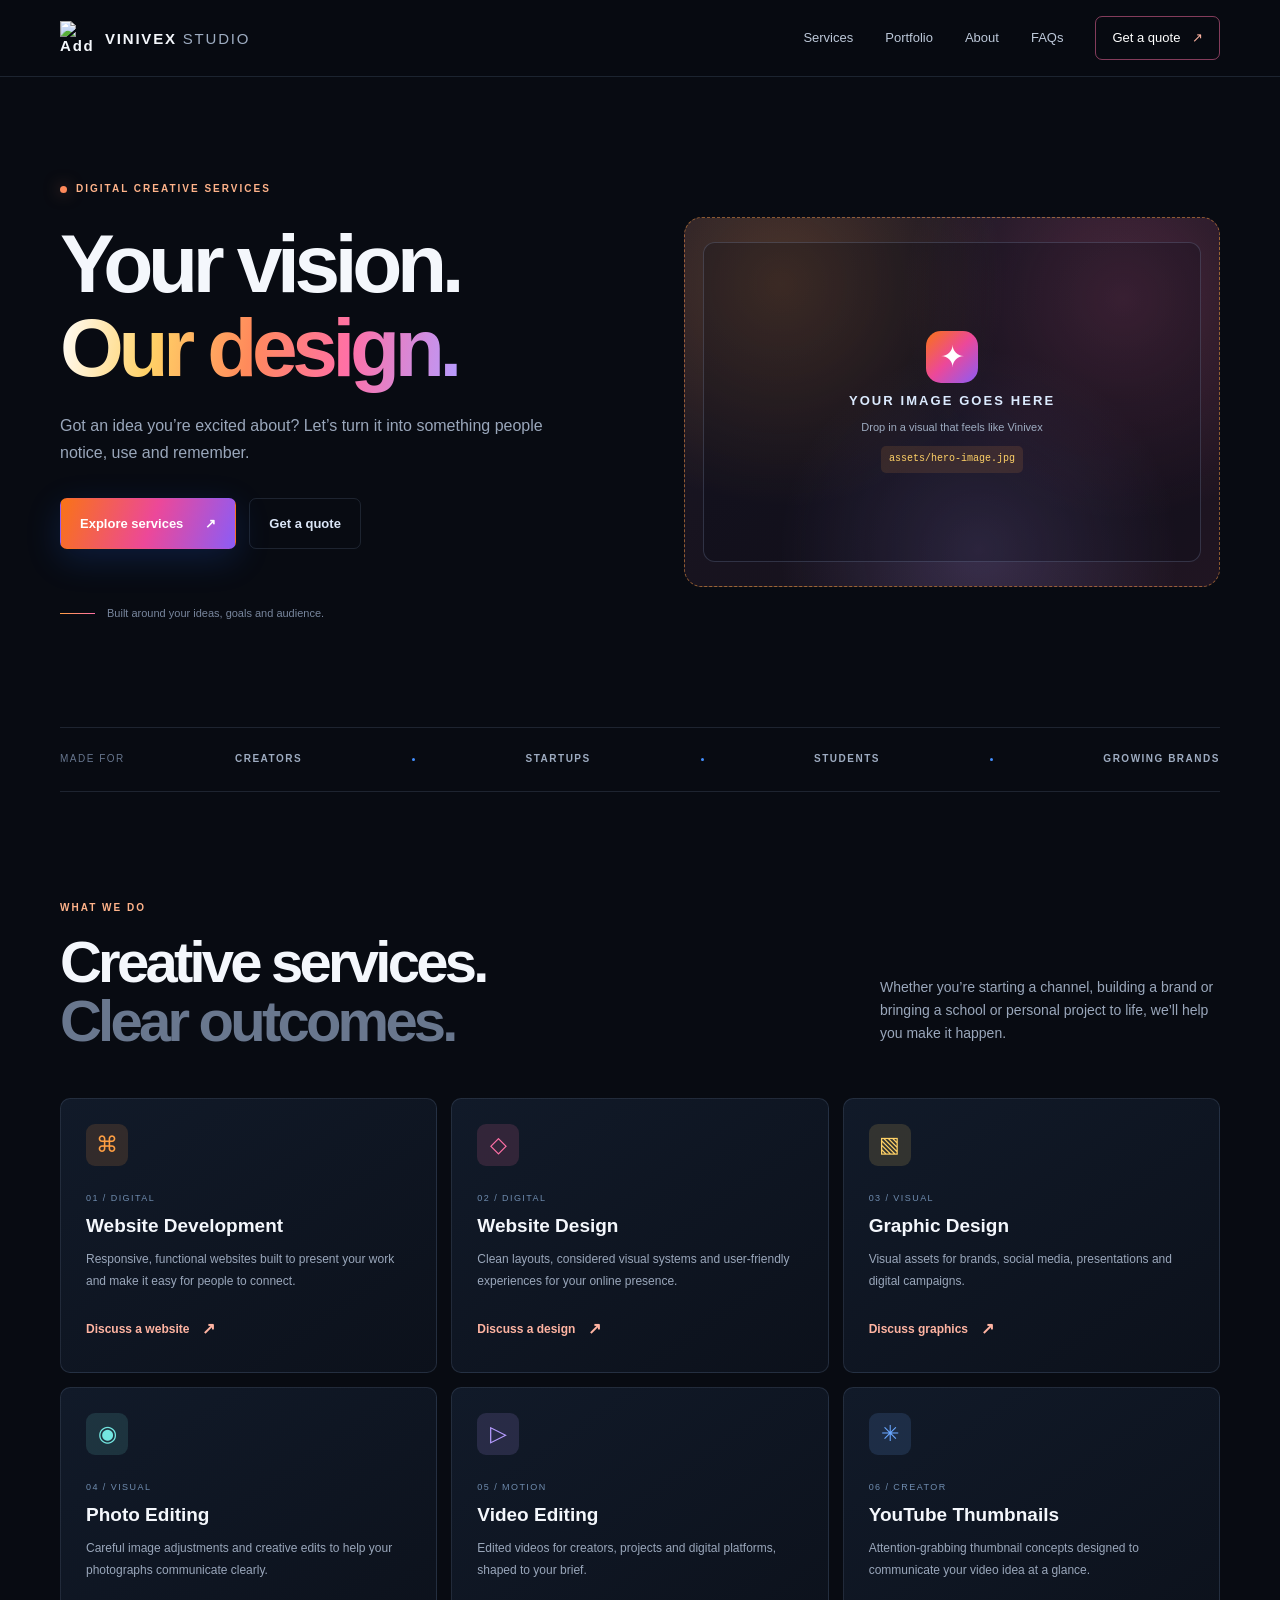
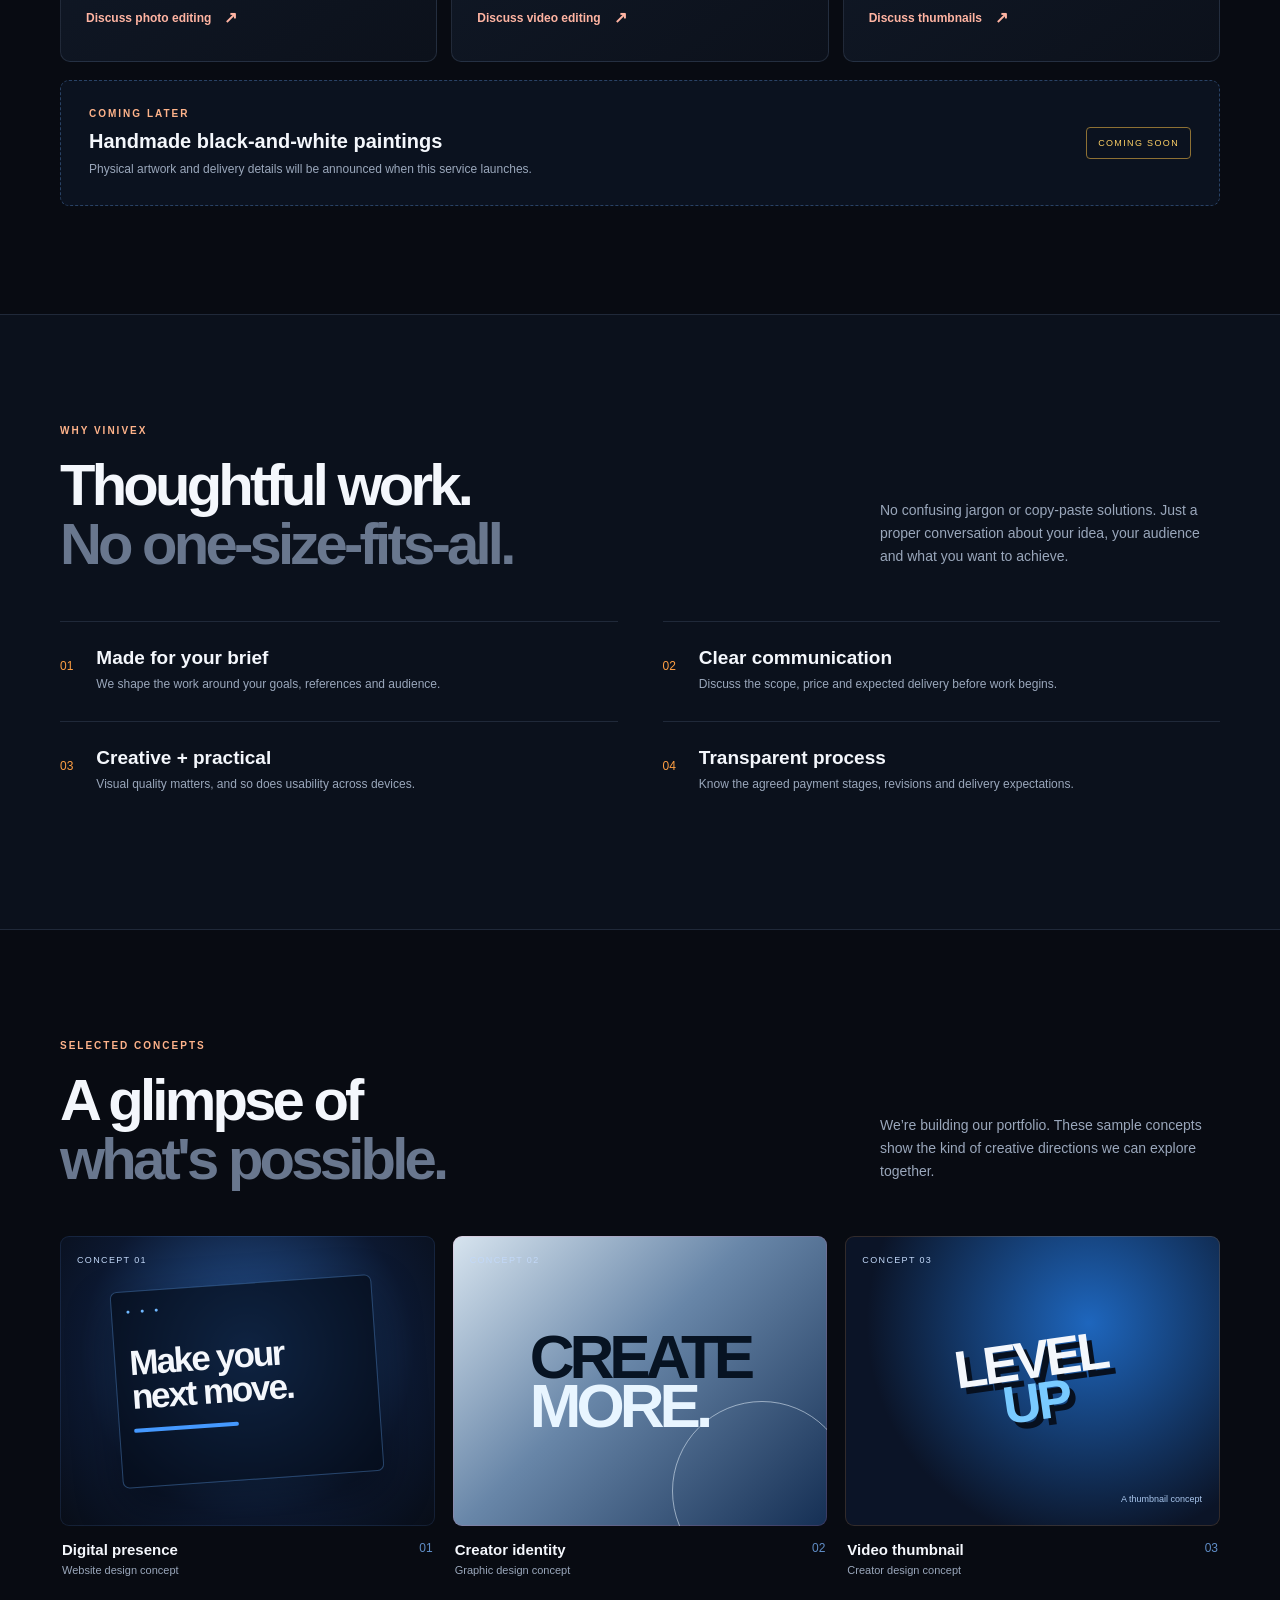
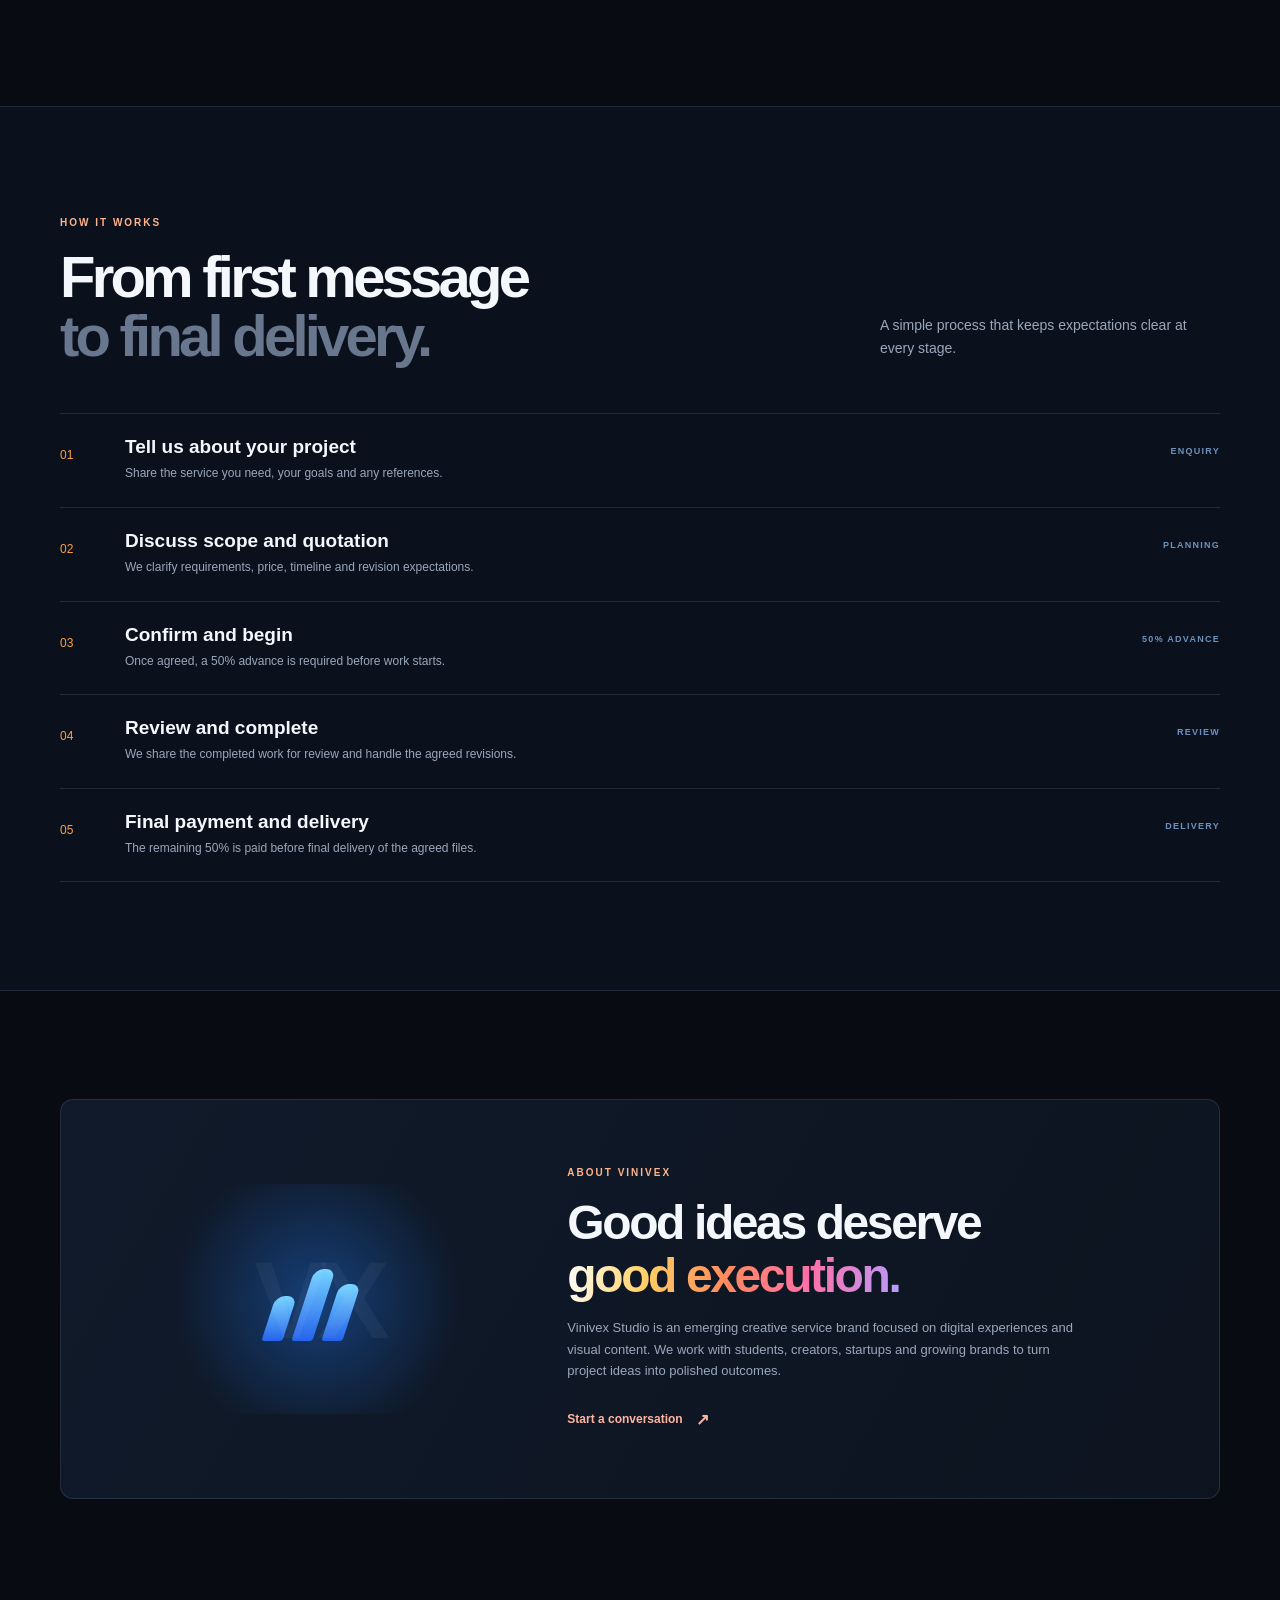
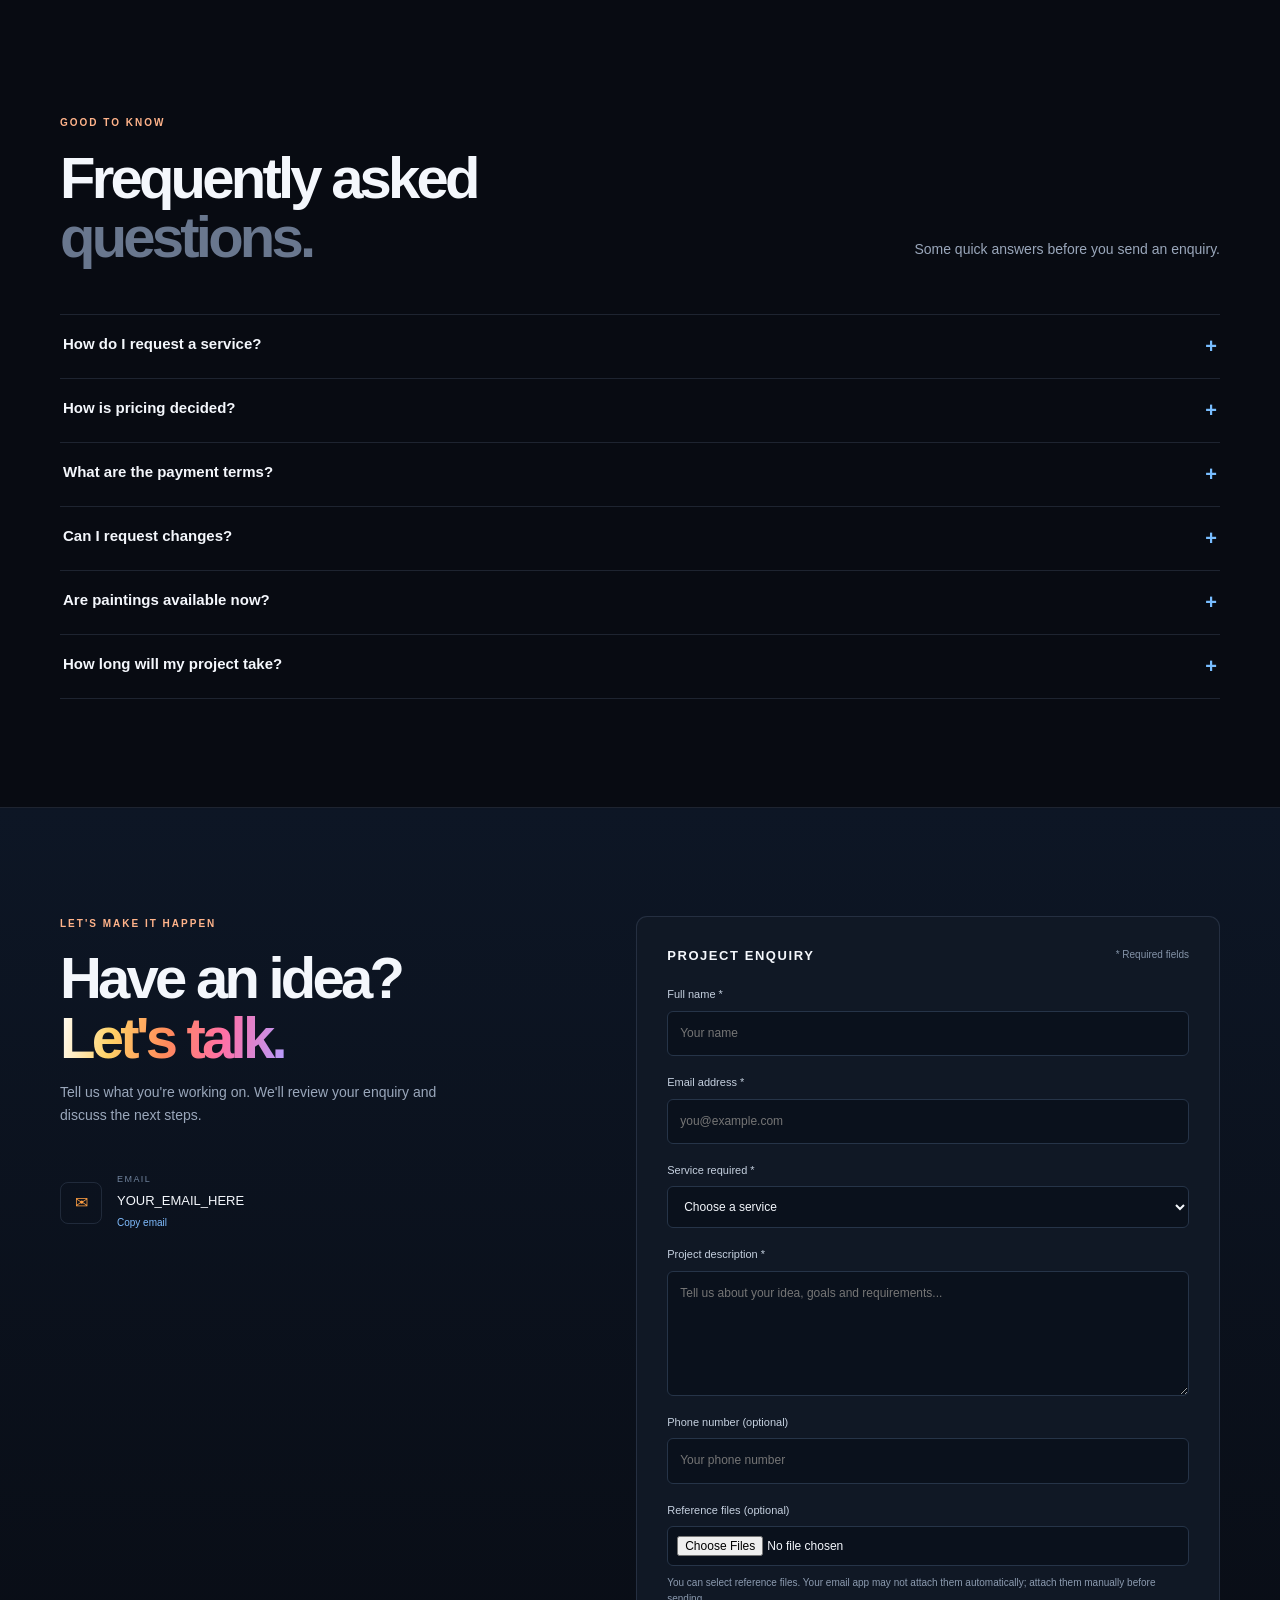
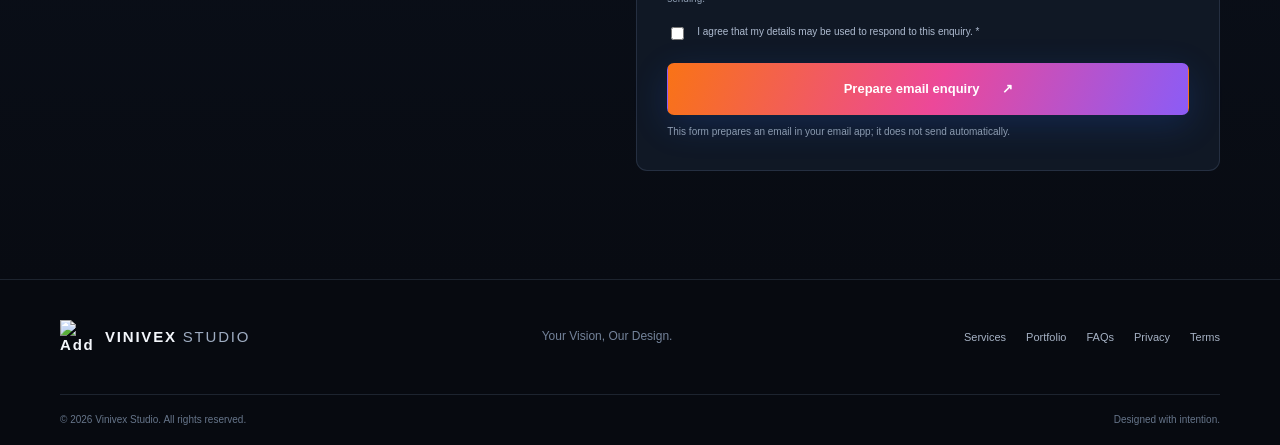
==== commit 9c9f047f: "Update fmt.Println output from 'Hello' to 'Goodbye'" ====
--- a/index.html
+++ b/index.html
@@ -9,7 +9,7 @@
   <link rel="preconnect" href="https://fonts.googleapis.com">
   <link rel="preconnect" href="https://fonts.gstatic.com" crossorigin>
   <link href="https://fonts.googleapis.com/css2?family=DM+Sans:wght@400;500;600;700&family=Space+Grotesk:wght@400;500;600;700&display=swap" rel="stylesheet">
-  <link rel="stylesheet" href="styles.css">
+  <link rel="stylesheet" href="style.css">
 </head>
 <body>
   <a class="skip-link" href="#main">Skip to content</a>
--- a/style.css
+++ b/style.css
@@ -0,0 +1,129 @@
+@import url('https://fonts.googleapis.com/css2?family=DM+Sans:wght@400;500;600;700&family=Space+Grotesk:wght@400;500;600;700&display=swap');
+:root{--bg:#080b12;--panel:#0e1420;--panel2:#111a29;--text:#f4f7fc;--muted:#9aa7bb;--blue:#3b82f6;--cyan:#69c7ff;--line:rgba(155,180,220,.15);--font:'DM Sans',sans-serif;--display:'Space Grotesk',sans-serif}
+*{box-sizing:border-box}html{scroll-behavior:smooth;scroll-padding-top:90px}body{margin:0;background:var(--bg);color:var(--text);font-family:var(--font);line-height:1.65}a{color:inherit;text-decoration:none}button,input,textarea,select{font:inherit}.wrap{width:min(1160px,calc(100% - 48px));margin-inline:auto}.section{padding-block:108px}.skip-link{position:absolute;left:-999px;top:10px;background:#fff;color:#000;padding:10px;z-index:1000}.skip-link:focus{left:10px}.site-header{position:sticky;top:0;z-index:100;background:rgba(8,11,18,.86);backdrop-filter:blur(18px);border-bottom:1px solid var(--line)}.nav{height:76px;display:flex;align-items:center;justify-content:space-between}.brand{display:inline-flex;align-items:center;gap:11px;font:700 15px var(--display);letter-spacing:.12em}.brand-light{font-weight:400;color:#9eacc1}.brand-mark{width:28px;height:28px;display:inline-flex;align-items:flex-end;gap:3px;transform:skew(-18deg)}.brand-mark i{display:block;width:7px;border-radius:3px 3px 1px 1px;background:linear-gradient(180deg,#75d4ff,#2563eb)}.brand-mark i:nth-child(1){height:15px}.brand-mark i:nth-child(2){height:24px}.brand-mark i:nth-child(3){height:19px}.nav-links{display:flex;align-items:center;gap:32px;color:#bdc8d9;font-size:13px}.nav-links a:hover,.footer a:hover{color:#fff}.nav-cta{padding:10px 16px;border:1px solid rgba(100,160,255,.45);border-radius:7px;color:#fff}.nav-cta span{color:var(--cyan);margin-left:8px}.menu-toggle{display:none;background:none;border:0;padding:8px}.menu-toggle span{display:block;width:23px;height:2px;background:white;margin:5px}.hero{min-height:650px;display:grid;grid-template-columns:1fr .95fr;align-items:center;gap:60px;padding-top:75px;padding-bottom:75px}.eyebrow{font-size:10px;font-weight:700;letter-spacing:.2em;color:#80bfff;display:flex;align-items:center;gap:9px}.eyebrow-dot,.pulse{width:7px;height:7px;border-radius:50%;background:#5dbbff;box-shadow:0 0 16px #389bff}.hero h1,.section-heading h2,.contact-copy h2{font:600 clamp(52px,7vw,82px)/1.02 var(--display);letter-spacing:-.065em;margin:24px 0}.gradient-text{background:linear-gradient(100deg,#fff 5%,#86caff 45%,#4382ff 90%);-webkit-background-clip:text;background-clip:text;color:transparent}.hero-lede{max-width:490px;color:var(--muted);font-size:16px}.hero-actions{display:flex;gap:13px;margin-top:32px;flex-wrap:wrap}.button{display:inline-flex;align-items:center;justify-content:center;gap:22px;padding:14px 19px;border-radius:7px;font-size:13px;font-weight:700;border:1px solid transparent;cursor:pointer;transition:.2s}.button:hover{transform:translateY(-2px)}.button-primary{background:linear-gradient(110deg,#2563eb,#398bff);color:#fff;box-shadow:0 10px 35px rgba(37,99,235,.2)}.button-ghost{border-color:var(--line);color:#dbe6f7}.hero-note{margin-top:55px;color:#78869d;font-size:11px;display:flex;align-items:center;gap:12px}.note-line{height:1px;width:35px;background:#3d91ff}.hero-art{height:450px;position:relative;display:grid;place-items:center;isolation:isolate}.art-glow{position:absolute;width:280px;height:280px;background:#1268ed;filter:blur(100px);opacity:.3;border-radius:50%;z-index:-1}.art-orbit{position:absolute;border:1px solid rgba(104,177,255,.25);border-radius:50%;transform:rotate(-25deg)}.orbit-one{width:420px;height:190px}.orbit-two{width:340px;height:340px;border-color:rgba(104,177,255,.12)}.art-cube{width:190px;height:190px;position:relative;transform:rotate(-30deg) skew(8deg);filter:drop-shadow(0 25px 50px rgba(25,111,255,.3));animation:none}.art-cube span{position:absolute;inset:0;background:linear-gradient(135deg,#8bdcff,#276bdf 55%,#102b70);clip-path:polygon(50% 0,100% 25%,50% 50%,0 25%);border:1px solid rgba(255,255,255,.35)}.art-cube span:nth-child(2){clip-path:polygon(0 25%,50% 50%,50% 100%,0 75%);background:linear-gradient(130deg,#317de9,#0d2356)}.art-cube span:nth-child(3){clip-path:polygon(100% 25%,50% 50%,50% 100%,100% 75%);background:linear-gradient(130deg,#174ba9,#07142f)}.art-card{position:absolute;padding:13px 16px;background:rgba(14,25,45,.82);border:1px solid rgba(122,180,255,.2);border-radius:8px;backdrop-filter:blur(10px);box-shadow:0 15px 45px #0005}.art-card small{display:block;color:#8ea6c7;font-size:8px;letter-spacing:.16em}.art-card strong{font:600 14px var(--display)}.art-card-top{top:60px;right:0}.art-card-bottom{bottom:55px;left:0;display:flex;align-items:center;gap:10px}.art-index{position:absolute;right:20px;bottom:15px;color:#52627d;font:11px var(--display);letter-spacing:.15em}.trust-strip{display:flex;align-items:center;justify-content:space-between;gap:15px;padding:23px 0;border-top:1px solid var(--line);border-bottom:1px solid var(--line);font-size:10px;letter-spacing:.15em;color:#9eacc1}.trust-strip>span{color:#66758d}.trust-strip i{width:3px;height:3px;background:#448fff;border-radius:50%}.section-heading{display:flex;justify-content:space-between;align-items:flex-end;gap:35px;margin-bottom:48px}.section-heading h2,.contact-copy h2{font-size:clamp(40px,5vw,58px);margin:16px 0 0}.muted{color:#69778e}.section-heading>p{max-width:340px;color:var(--muted);font-size:14px;margin:0 0 5px}.service-grid{display:grid;grid-template-columns:repeat(3,1fr);gap:14px}.service-card{background:linear-gradient(145deg,#111a29,#0c111b);border:1px solid var(--line);border-radius:10px;padding:25px;min-height:275px;transition:.25s}.service-card:hover{border-color:rgba(75,151,255,.55);transform:translateY(-4px)}.service-icon{width:42px;height:42px;border-radius:9px;display:grid;place-items:center;background:rgba(48,126,255,.12);color:#7dcaff;font-size:22px;margin-bottom:25px}.card-number{font-size:9px;letter-spacing:.16em;color:#6f8caf}.service-card h3,.feature h3,.process-step h3{font:600 19px var(--display);margin:9px 0}.service-card p,.feature p,.process-step p{color:var(--muted);font-size:12px;line-height:1.8}.text-link{display:inline-flex;gap:13px;align-items:center;color:#8dcaff;font-size:12px;font-weight:700;margin-top:12px}.text-link span{font-size:16px}.coming-inline{margin-top:18px;padding:25px 28px;border:1px dashed rgba(100,157,231,.35);border-radius:9px;display:flex;align-items:center;justify-content:space-between;gap:20px;background:rgba(18,34,57,.35)}.coming-inline h3{font:600 20px var(--display);margin:7px 0}.coming-inline p{font-size:12px;color:var(--muted);margin:0}.coming-tag{font-size:9px;letter-spacing:.15em;color:#9bcfff;border:1px solid #315d91;padding:8px 11px;border-radius:4px;white-space:nowrap}.why-section,.process-section{background:#0b111c;border-block:1px solid var(--line)}.feature-grid{display:grid;grid-template-columns:repeat(2,1fr);gap:0 45px}.feature{display:flex;gap:23px;padding:25px 0;border-top:1px solid var(--line)}.feature>span,.process-step>span{font:500 12px var(--display);color:#5b9fff;padding-top:12px}.feature h3{margin:0}.feature p{margin:5px 0 0}.work-grid{display:grid;grid-template-columns:repeat(3,1fr);gap:18px}.work-visual{height:290px;border-radius:9px;position:relative;overflow:hidden;display:grid;place-items:center}.visual-label{position:absolute;top:17px;left:17px;font-size:9px;letter-spacing:.15em;color:#c2d8f8}.visual-one{background:radial-gradient(circle at 50% 40%,#285ca3,#0c1830 65%,#080d17)}.mock-window{width:70%;height:68%;background:rgba(5,12,25,.7);border:1px solid #6baeff55;border-radius:7px;padding:14px;box-shadow:0 20px 45px #0006;transform:rotate(-4deg)}.mock-dots{font-size:7px;color:#70b8ff;letter-spacing:4px}.mock-title{font:700 35px/.98 var(--display);margin:28px 0 15px;letter-spacing:-.06em}.mock-line{width:45%;height:4px;background:#4599ff;border-radius:3px}.visual-two{background:linear-gradient(135deg,#d7e4ef,#6886a8 45%,#152f54)}.poster-type{font:700 62px/.8 var(--display);letter-spacing:-.08em;color:#071322;z-index:2}.poster-type em{color:#e8f5ff;font-style:normal}.poster-circle{position:absolute;width:180px;height:180px;border-radius:50%;border:1px solid #eaf5ff88;right:-25px;bottom:-55px}.visual-three{background:radial-gradient(circle at 65% 30%,#1e66bd,#0b1427 70%)}.thumb-shape{font:700 53px/.8 var(--display);letter-spacing:-.07em;text-align:center;transform:rotate(-8deg);text-shadow:5px 7px 0 #07101f}.thumb-shape b{color:#79caff}.thumb-caption{position:absolute;bottom:20px;right:18px;font-size:9px;color:#a9c6ed}.work-meta{display:flex;justify-content:space-between;padding:15px 2px}.work-meta h3{font:600 15px var(--display);margin:0}.work-meta p{font-size:11px;color:var(--muted);margin:3px 0}.work-meta>span{font:12px var(--display);color:#608ec7}.process-list{border-top:1px solid var(--line)}.process-step{display:grid;grid-template-columns:45px 1fr auto;align-items:start;gap:20px;padding:22px 0;border-bottom:1px solid var(--line)}.process-step h3{margin:0}.process-step p{margin:5px 0 0}.process-step>b{font-size:9px;letter-spacing:.14em;color:#6d91bd;padding-top:8px}.about-panel{background:linear-gradient(120deg,#101a2a,#0d1420);border:1px solid var(--line);border-radius:13px;padding:65px;display:grid;grid-template-columns:.65fr 1fr;gap:60px;align-items:center}.about-mark{height:230px;display:grid;place-items:center;position:relative;background:radial-gradient(circle,#153f78 0,transparent 65%)}.about-mark>span:last-child{position:absolute;font:700 110px var(--display);color:#ffffff0b;letter-spacing:-.1em}.brand-mark.large{transform:scale(3) skew(-18deg)}.about-copy h2{font:600 clamp(35px,4vw,48px)/1.1 var(--display);letter-spacing:-.05em;margin:15px 0}.about-copy p{font-size:13px;color:var(--muted);max-width:520px}.faq-list{border-top:1px solid var(--line)}.faq-item{border-bottom:1px solid var(--line);padding:0}.faq-item summary{list-style:none;cursor:pointer;padding:20px 3px;font:600 15px var(--display);display:flex;justify-content:space-between;gap:20px}.faq-item summary::-webkit-details-marker{display:none}.faq-item summary span{color:#78bdff;font-size:20px;transition:.2s}.faq-item[open] summary span{transform:rotate(45deg)}.faq-item p{max-width:760px;margin:0;padding:0 0 20px;color:var(--muted);font-size:13px}.contact-section{background:linear-gradient(180deg,#0d1625,#080b12);border-top:1px solid var(--line)}.contact-grid{display:grid;grid-template-columns:.85fr 1fr;gap:80px;align-items:start}.contact-copy p{max-width:390px;color:var(--muted);font-size:14px}.contact-direct{display:flex;gap:15px;align-items:center;margin-top:45px}.contact-icon{width:42px;height:42px;border:1px solid var(--line);border-radius:8px;display:grid;place-items:center;color:#7ec9ff}.contact-direct small{display:block;font-size:9px;color:#71849e;letter-spacing:.16em}.contact-direct a{font-size:13px}.copy-email{display:block;background:none;border:0;padding:2px 0;color:#80bdff;font-size:10px;cursor:pointer}.enquiry-form{padding:30px;background:#101825;border:1px solid var(--line);border-radius:11px;display:grid;gap:17px}.form-heading{display:flex;justify-content:space-between;align-items:center;margin-bottom:5px}.form-heading span{font:600 13px var(--display);letter-spacing:.12em}.form-heading small{font-size:10px;color:#8493a8}.enquiry-form label{display:grid;gap:7px;font-size:11px;color:#c5d0df}.enquiry-form input:not([type=checkbox]),.enquiry-form textarea,.enquiry-form select{width:100%;background:#0a111c;border:1px solid #263448;color:#f4f7fc;border-radius:6px;padding:12px;font-size:12px;outline:none}.enquiry-form input:focus,.enquiry-form textarea:focus,.enquiry-form select:focus{border-color:#4d9cff;box-shadow:0 0 0 3px #398bff22}.enquiry-form textarea{resize:vertical}.enquiry-form input[type=file]{padding:9px}.file-note,.form-status{font-size:10px;color:#8c9bb0;margin:-8px 0 0;line-height:1.6}.consent{display:flex!important;grid-template-columns:16px 1fr;align-items:start;gap:10px!important}.consent input{accent-color:#398bff;margin-top:3px}.consent span{font-size:10px;color:#aebbd0}.submit-button{width:100%;margin-top:3px}.footer{border-top:1px solid var(--line);background:#070a10}.footer-main{display:flex;align-items:center;justify-content:space-between;gap:20px;padding:35px 0}.footer-main>p{color:#74839a;font-size:12px}.footer-links{display:flex;gap:20px;font-size:11px;color:#a6b2c4}.footer-bottom{border-top:1px solid var(--line);padding:17px 0;display:flex;justify-content:space-between;color:#66758a;font-size:10px}.toast{position:fixed;bottom:22px;left:50%;transform:translate(-50%,20px);background:#e9f4ff;color:#08111e;padding:11px 17px;border-radius:7px;font-size:12px;opacity:0;pointer-events:none;transition:.25s;z-index:200}.toast.show{opacity:1;transform:translate(-50%,0)}.reveal{opacity:0;transform:translateY(18px);transition:opacity .65s ease,transform .65s ease}.reveal.visible{opacity:1;transform:none}
+@keyframes float{0%,100%{transform:translateY(0) rotate(-30deg) skew(8deg)}50%{transform:translateY(-13px) rotate(-25deg) skew(8deg)}}
+@media(max-width:850px){.hero{gap:25px;min-height:580px}.hero-art{height:360px}.orbit-one{width:330px}.art-cube{width:150px;height:150px}.section{padding-block:78px}.service-grid{grid-template-columns:repeat(2,1fr)}.contact-grid{gap:35px}.about-panel{padding:40px;gap:25px}.trust-strip{flex-wrap:wrap;justify-content:center}}
+@media(max-width:650px){.wrap{width:min(100% - 34px,540px)}.nav{height:68px}.menu-toggle{display:block}.nav-links{display:none;position:absolute;top:68px;left:0;right:0;padding:20px 24px 25px;background:#0b111c;border-bottom:1px solid var(--line);flex-direction:column;align-items:stretch;gap:18px}.nav-links.open{display:flex}.nav-cta{text-align:center}.hero{grid-template-columns:1fr;padding-top:65px;gap:10px}.hero h1{font-size:60px}.hero-art{height:300px;max-width:440px;width:100%;margin:auto}.art-card-top{right:0;top:25px}.art-card-bottom{left:0;bottom:30px}.section-heading{display:block}.section-heading>p{margin-top:18px}.service-grid,.work-grid,.feature-grid{grid-template-columns:1fr}.service-card{min-height:0}.coming-inline{align-items:flex-start;flex-direction:column}.trust-strip{font-size:8px;gap:10px}.process-step{grid-template-columns:28px 1fr}.process-step>b{grid-column:2;padding-top:0}.about-panel{grid-template-columns:1fr;padding:28px;gap:10px}.about-mark{height:150px}.brand-mark.large{transform:scale(2.2) skew(-18deg)}.contact-grid{grid-template-columns:1fr}.contact-copy h2{font-size:52px}.enquiry-form{padding:22px}.footer-main{align-items:flex-start;flex-direction:column}.footer-links{flex-wrap:wrap}.footer-bottom{gap:10px;flex-direction:column}.section{padding-block:70px}}
+@media(prefers-reduced-motion:reduce){html{scroll-behavior:auto}*,*::before,*::after{animation-duration:.01ms!important;animation-iteration-count:1!important;transition-duration:.01ms!important}.reveal{opacity:1;transform:none}}
+
+
+/* Colour refresh: electric blue, cyan, violet and pink accents. */
+:root { --blue:#438bff; --cyan:#67e8f9; --violet:#a78bfa; --pink:#f0abfc; }
+.gradient-text {
+  background:linear-gradient(100deg,#fff 0%,#79d8ff 35%,#a78bfa 68%,#f0abfc 100%);
+  -webkit-background-clip:text;background-clip:text;color:transparent;
+}
+.eyebrow { color:#8fd8ff; }
+.service-icon {
+  background:linear-gradient(135deg,rgba(59,130,246,.22),rgba(167,139,250,.2),rgba(240,171,252,.12));
+  color:#9bdcff;
+}
+.service-card:nth-child(3n+2) .service-icon { color:#c4b5fd; }
+.service-card:nth-child(3n) .service-icon { color:#f0abfc; }
+.button-primary { background:linear-gradient(110deg,#2563eb 0%,#7c3aed 58%,#a855f7 100%); }
+.nav-cta { border-color:rgba(139,92,246,.55); }
+.nav-cta span,.text-link { color:#9bdcff; }
+.coming-tag { color:#c4b5fd;border-color:#7055a8; }
+
+/* Replaceable logo and hero image placeholders. */
+.brand-image-placeholder { display:block;width:34px;height:34px;object-fit:contain;flex:0 0 auto; }
+.hero-art { min-height:420px;height:auto;display:flex;align-items:center;justify-content:center; }
+.hero-image-placeholder {
+  width:100%;min-height:370px;border:1px dashed rgba(125,177,255,.6);border-radius:18px;padding:18px;
+  background:radial-gradient(circle at 20% 20%,rgba(67,139,255,.27),transparent 42%),
+             radial-gradient(circle at 80% 80%,rgba(167,139,250,.23),transparent 44%),
+             linear-gradient(145deg,#111d32,#10101e 65%,#1b1530);
+  display:grid;place-items:center;
+}
+.placeholder-frame {
+  width:100%;min-height:320px;border:1px solid rgba(180,205,255,.18);border-radius:12px;
+  display:flex;flex-direction:column;align-items:center;justify-content:center;gap:10px;
+  text-align:center;color:#dbeafe;background:rgba(5,10,22,.25);
+}
+.placeholder-icon {
+  width:52px;height:52px;display:grid;place-items:center;border-radius:15px;
+  background:linear-gradient(135deg,#2563eb,#8b5cf6);color:white;font-size:30px;line-height:1;
+}
+.placeholder-frame strong { font:600 13px var(--display);letter-spacing:.16em; }
+.placeholder-frame small { color:#9eacc1;font-size:11px; }
+.placeholder-frame code { color:#8bcaff;font-size:10px;background:rgba(59,130,246,.12);padding:5px 8px;border-radius:5px; }
+
+/* No decorative object animation; reveal-on-scroll remains the only motion. */
+.art-cube,.art-orbit,.art-glow,.art-card,.art-index { animation:none !important; }
+.art-cube { animation:none !important; }
+@media(max-width:850px) { .hero-art { min-height:320px; } }
+@media(max-width:650px) {
+  .hero-art { min-height:260px; }
+  .hero-image-placeholder { min-height:250px; }
+  .placeholder-frame { min-height:210px; }
+}
+@media(prefers-reduced-motion:reduce) { .reveal { opacity:1;transform:none; } }
+
+
+/* Motion policy: calm by default; gentle interaction feedback on hover + scroll reveal. */
+*, *::before, *::after { animation: none !important; }
+.reveal { transition: opacity .65s ease, transform .65s ease !important; }
+.button, .service-card, .nav-links a, .work-visual, .text-link, .faq-item summary span,
+.brand-image-placeholder, .contact-icon {
+  transition: transform .22s ease, box-shadow .22s ease, border-color .22s ease,
+              color .22s ease, background-color .22s ease, filter .22s ease !important;
+}
+.button:hover { transform: translateY(-3px) !important; }
+.button-primary:hover { box-shadow: 0 12px 34px rgba(236,72,153,.22), 0 8px 28px rgba(249,115,22,.18); filter:saturate(1.15); }
+.service-card:hover { transform:translateY(-6px) !important; box-shadow:0 16px 38px rgba(236,72,153,.10),0 10px 30px rgba(249,115,22,.08); }
+.work-card:hover .work-visual { transform:translateY(-4px); filter:saturate(1.12); }
+.nav-links a:not(.nav-cta):hover { color:#ffb4a2; }
+.text-link:hover { color:#ffd166; transform:translateX(4px); }
+.brand:hover .brand-image-placeholder { transform:rotate(-5deg) scale(1.06); }
+.contact-icon:hover { transform:rotate(-5deg) scale(1.06); border-color:#fb7185; }
+.faq-item[open] summary span { color:#fb7185; }
+@media (prefers-reduced-motion: reduce) {
+  .reveal { opacity: 1; transform: none; transition: none !important; }
+}
+
+
+/* A warmer, more human palette: accents rotate through coral, pink, orange, yellow,
+   violet and blue instead of making every section feel the same. */
+:root {
+  --coral:#ff6b6b; --pink:#ff70a6; --orange:#ff9f43; --yellow:#ffd166;
+  --violet:#b69cff; --blue:#69a7ff; --cyan:#74e6e1;
+}
+.gradient-text {
+  background:linear-gradient(100deg,#fff 0%,#ffd166 24%,#ff8a5b 48%,#ff70a6 72%,#b69cff 100%);
+  -webkit-background-clip:text;background-clip:text;color:transparent;
+}
+.eyebrow { color:#ffb38a; }
+.eyebrow-dot,.pulse { background:#ff8a5b;box-shadow:0 0 16px #ff8a5b88; }
+.note-line { background:linear-gradient(90deg,var(--orange),var(--pink)); }
+.button-primary { background:linear-gradient(110deg,#f97316 0%,#ec4899 52%,#8b5cf6 100%); }
+.nav-cta { border-color:rgba(255,112,166,.5); }
+.nav-cta span,.text-link { color:#ffb4a2; }
+.service-card:nth-child(6n+1) .service-icon { color:#ff9f43;background:rgba(255,159,67,.14); }
+.service-card:nth-child(6n+2) .service-icon { color:#ff70a6;background:rgba(255,112,166,.14); }
+.service-card:nth-child(6n+3) .service-icon { color:#ffd166;background:rgba(255,209,102,.14); }
+.service-card:nth-child(6n+4) .service-icon { color:#74e6e1;background:rgba(116,230,225,.13); }
+.service-card:nth-child(6n+5) .service-icon { color:#b69cff;background:rgba(182,156,255,.14); }
+.service-card:nth-child(6n) .service-icon { color:#69a7ff;background:rgba(105,167,255,.14); }
+.service-card:hover { border-color:rgba(255,112,166,.5); }
+.feature>span,.process-step>span { color:#ff9f43; }
+.coming-tag { color:#ffd166;border-color:#8e7134; }
+.work-card:nth-child(3n+1) .work-visual { box-shadow:inset 0 0 0 1px rgba(105,167,255,.12); }
+.work-card:nth-child(3n+2) .work-visual { box-shadow:inset 0 0 0 1px rgba(255,112,166,.15); }
+.work-card:nth-child(3n) .work-visual { box-shadow:inset 0 0 0 1px rgba(255,159,67,.16); }
+.contact-icon { color:#ff9f43; }
+.enquiry-form input:focus,.enquiry-form textarea:focus,.enquiry-form select:focus {
+  border-color:#ff70a6;box-shadow:0 0 0 3px rgba(255,112,166,.16);
+}
+.hero-image-placeholder {
+  background:radial-gradient(circle at 18% 18%,rgba(255,159,67,.23),transparent 42%),
+             radial-gradient(circle at 82% 22%,rgba(255,112,166,.22),transparent 42%),
+             radial-gradient(circle at 55% 90%,rgba(182,156,255,.20),transparent 45%),
+             linear-gradient(145deg,#191725,#17121d 65%,#201522);
+  border-color:rgba(255,159,67,.5);
+}
+.placeholder-icon { background:linear-gradient(135deg,#f97316,#ec4899,#8b5cf6); }
+.placeholder-frame code { color:#ffd166;background:rgba(255,159,67,.12); }
+@media (prefers-reduced-motion: reduce) {
+  *,*::before,*::after { transition:none !important; }
+  .reveal { opacity:1;transform:none; }
+}
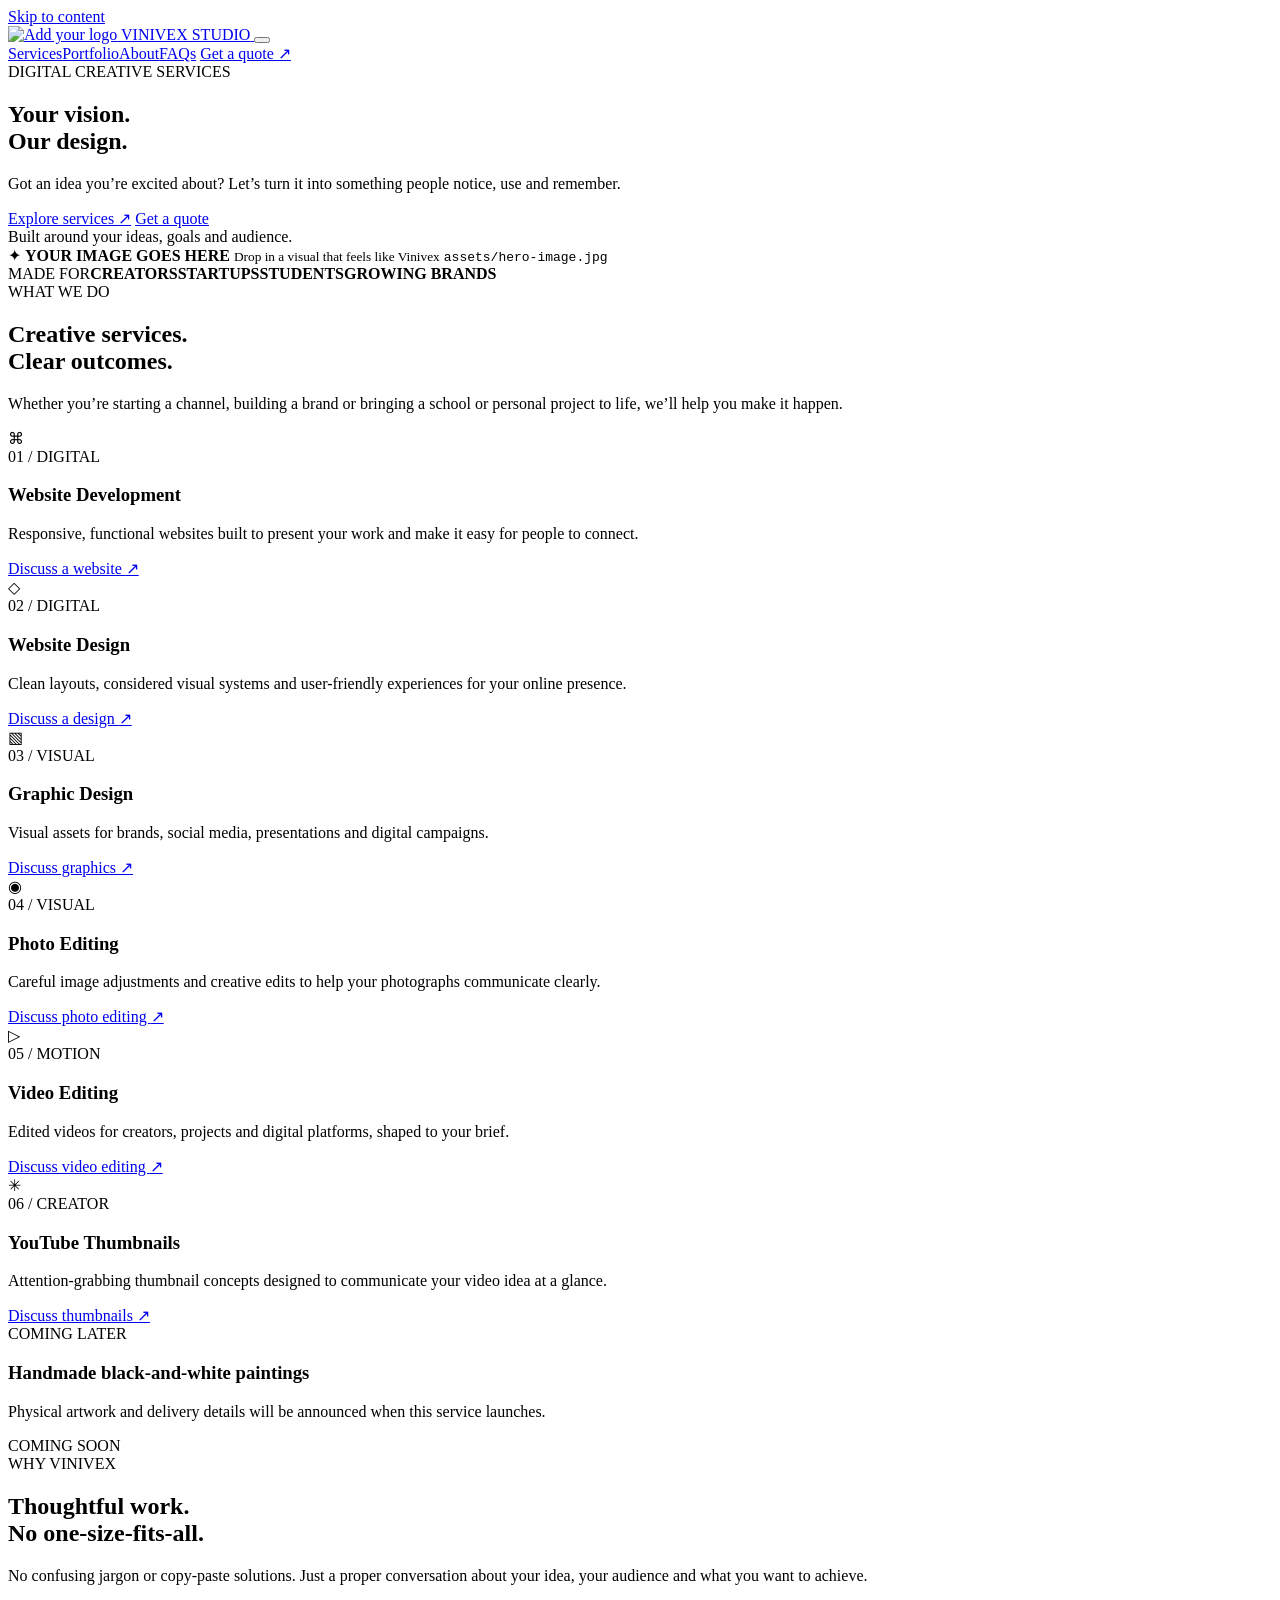
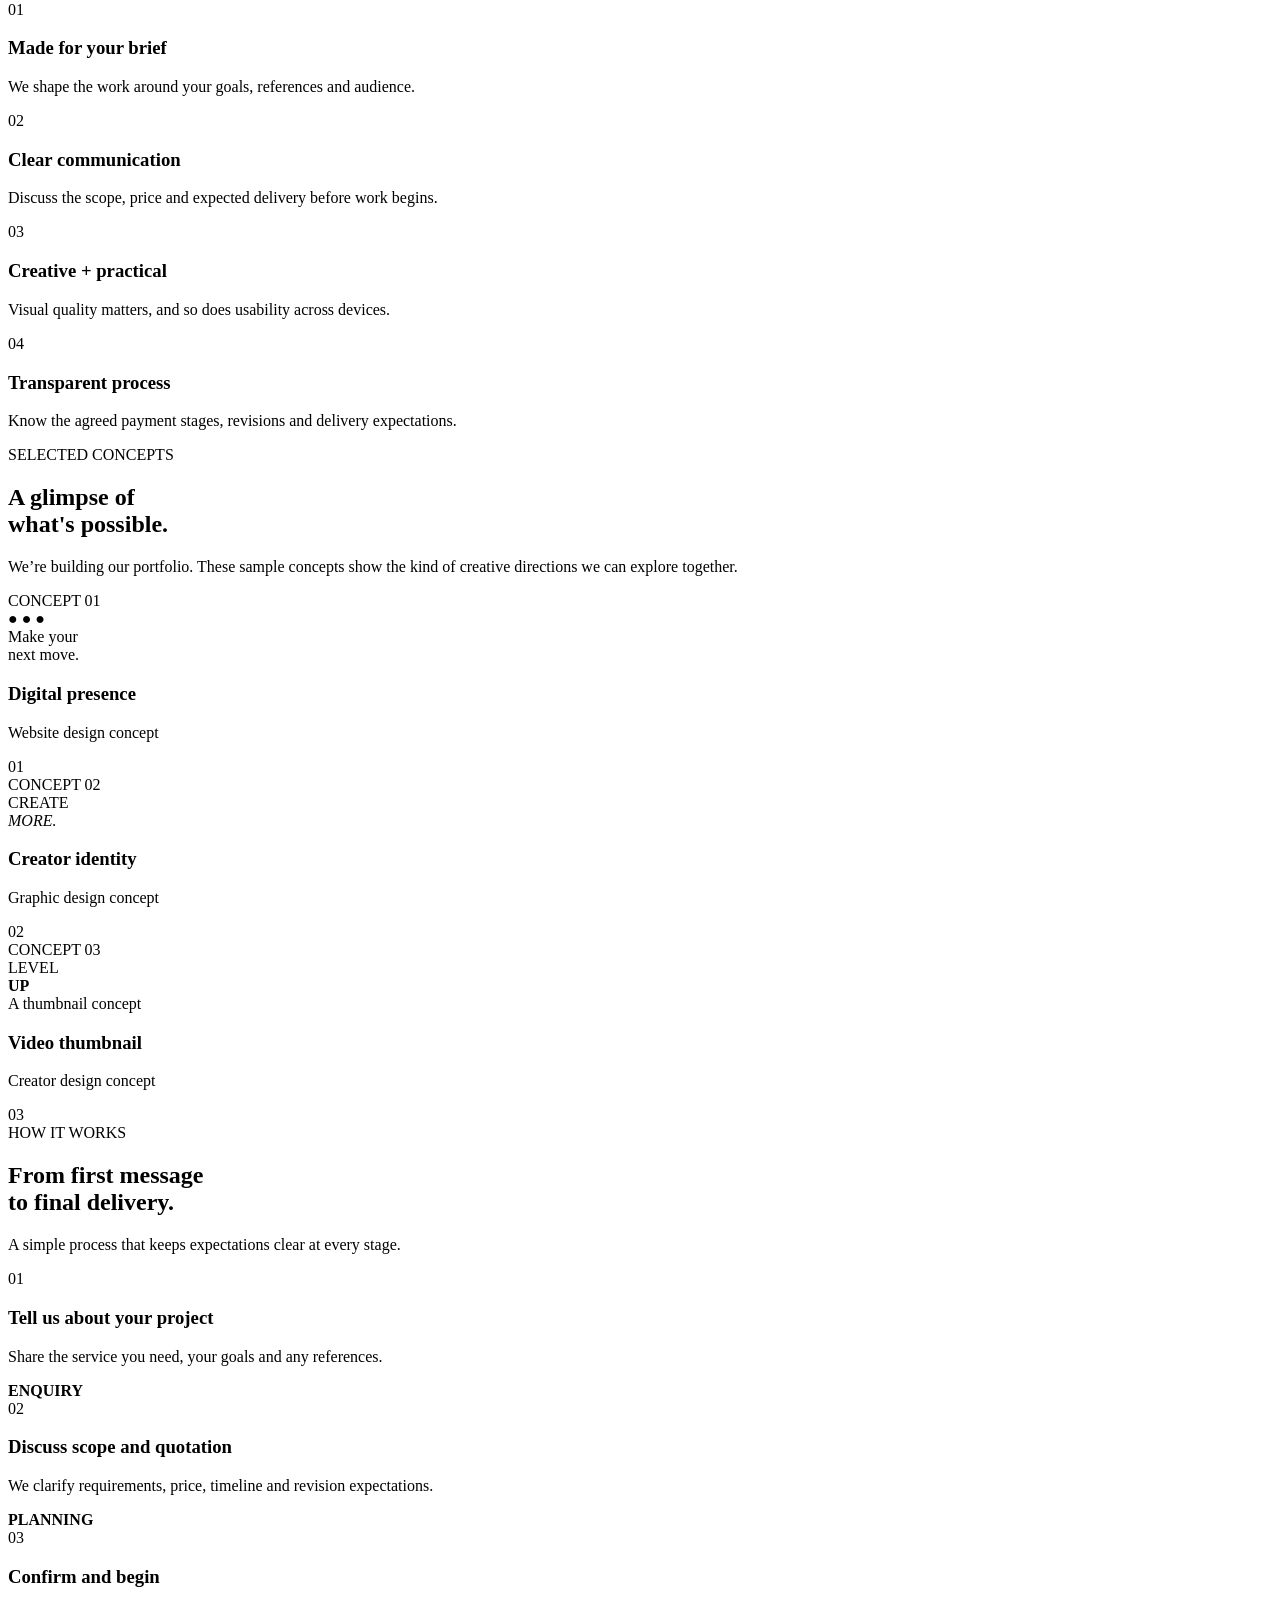
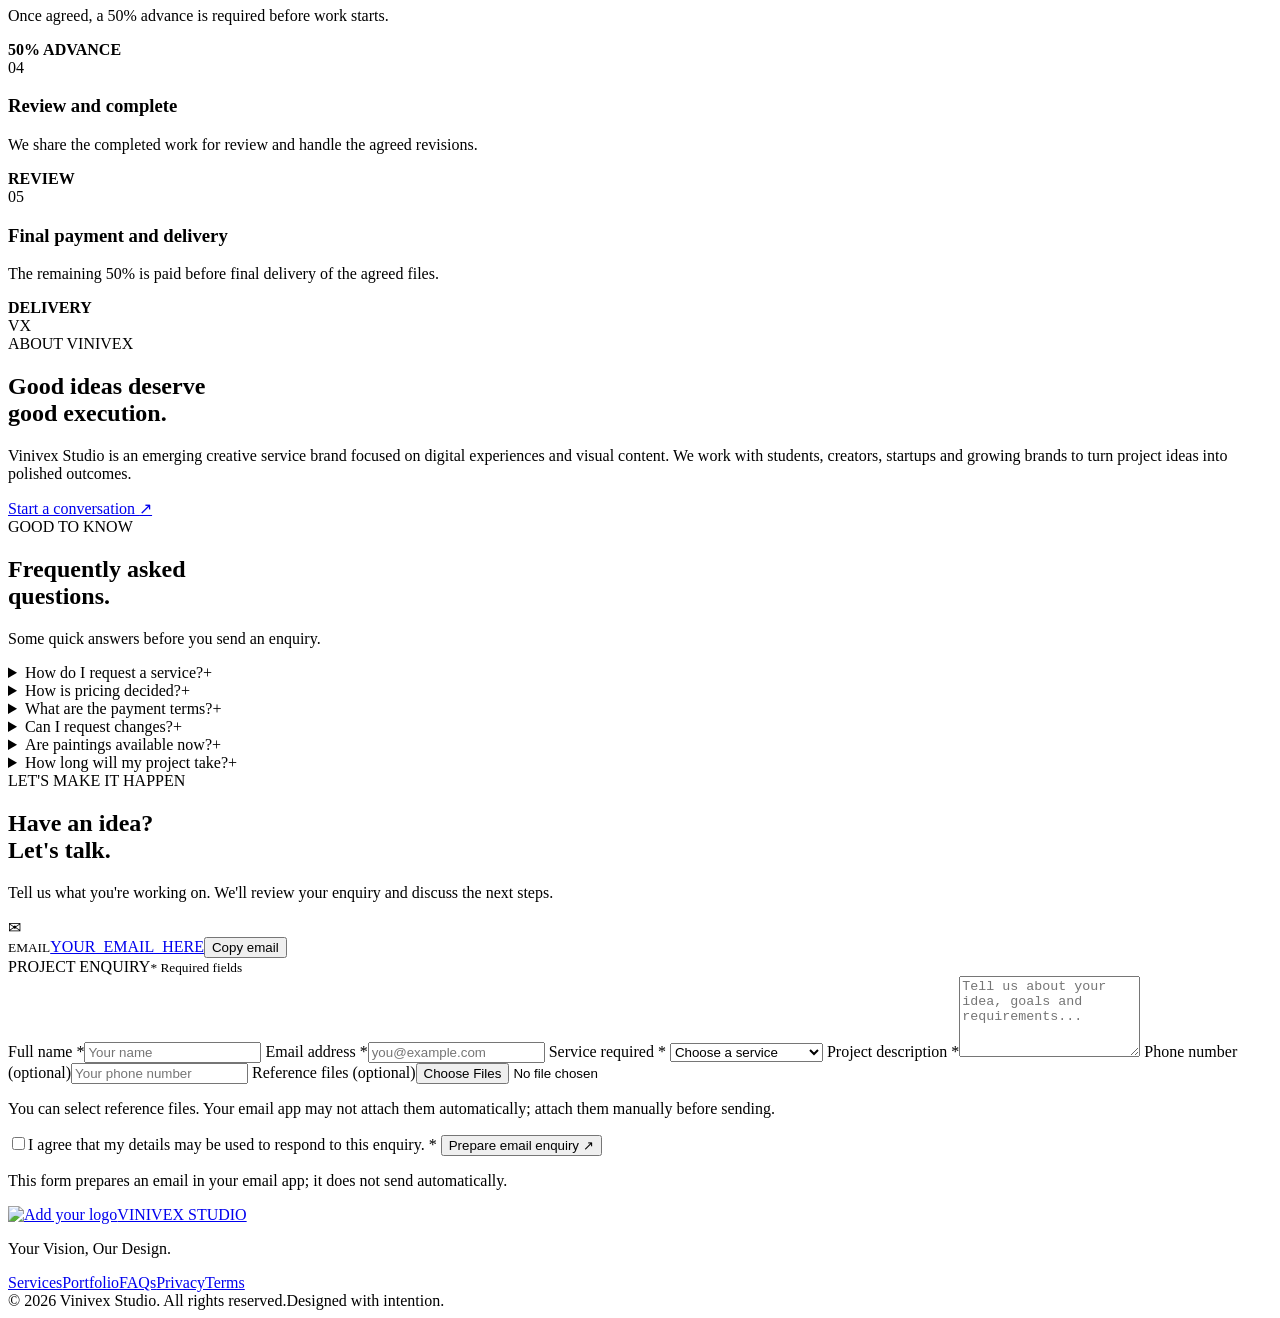
==== commit 62724700: "Update print statement from 'Hello' to 'Goodbye'" ====
--- a/index.html
+++ b/index.html
@@ -9,7 +9,7 @@
   <link rel="preconnect" href="https://fonts.googleapis.com">
   <link rel="preconnect" href="https://fonts.gstatic.com" crossorigin>
   <link href="https://fonts.googleapis.com/css2?family=DM+Sans:wght@400;500;600;700&family=Space+Grotesk:wght@400;500;600;700&display=swap" rel="stylesheet">
-  <link rel="stylesheet" href="style.css">
+  <link rel="stylesheet" href="styles.css">
 </head>
 <body>
   <a class="skip-link" href="#main">Skip to content</a>
@@ -127,7 +127,7 @@
     <section class="contact-section" id="contact">
       <div class="wrap section contact-grid">
         <div class="contact-copy reveal"><div class="eyebrow">LET'S MAKE IT HAPPEN</div><h2>Have an idea?<br><span class="gradient-text">Let's talk.</span></h2><p>Tell us what you're working on. We'll review your enquiry and discuss the next steps.</p>
-          <div class="contact-direct"><span class="contact-icon">✉</span><div><small>EMAIL</small><a id="email-display" href="mailto:YOUR_EMAIL_HERE">YOUR_EMAIL_HERE</a><button class="copy-email" type="button" id="copy-email">Copy email</button></div></div>
+          <div class="contact-direct"><span class="contact-icon">✉</span><div><small>EMAIL</small><a id="email-display" href="mailto:vineetkrishnaswain@gmail.com">vineetkrishnaswain@gmail.com</a><button class="copy-email" type="button" id="copy-email">Copy email</button></div></div>
         </div>
         <form class="enquiry-form reveal" id="enquiry-form">
           <div class="form-heading"><span>PROJECT ENQUIRY</span><small>* Required fields</small></div>
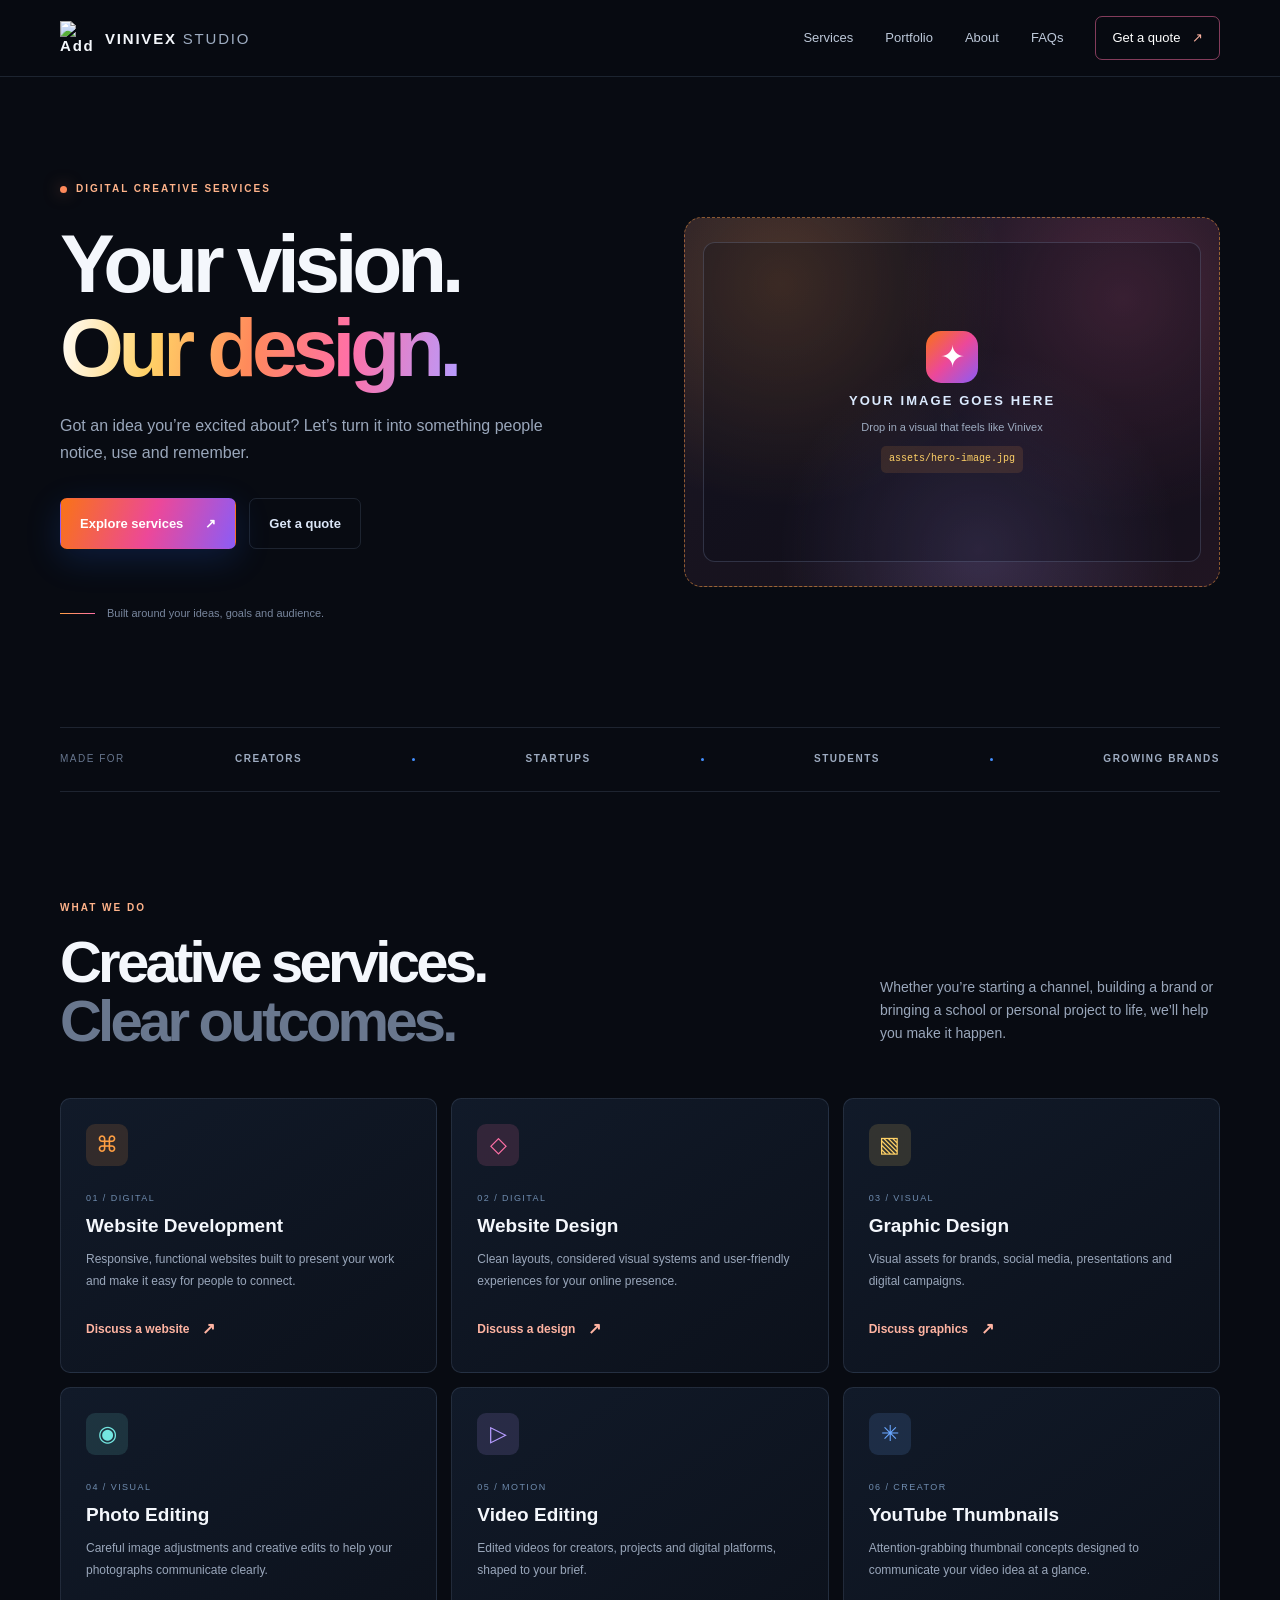
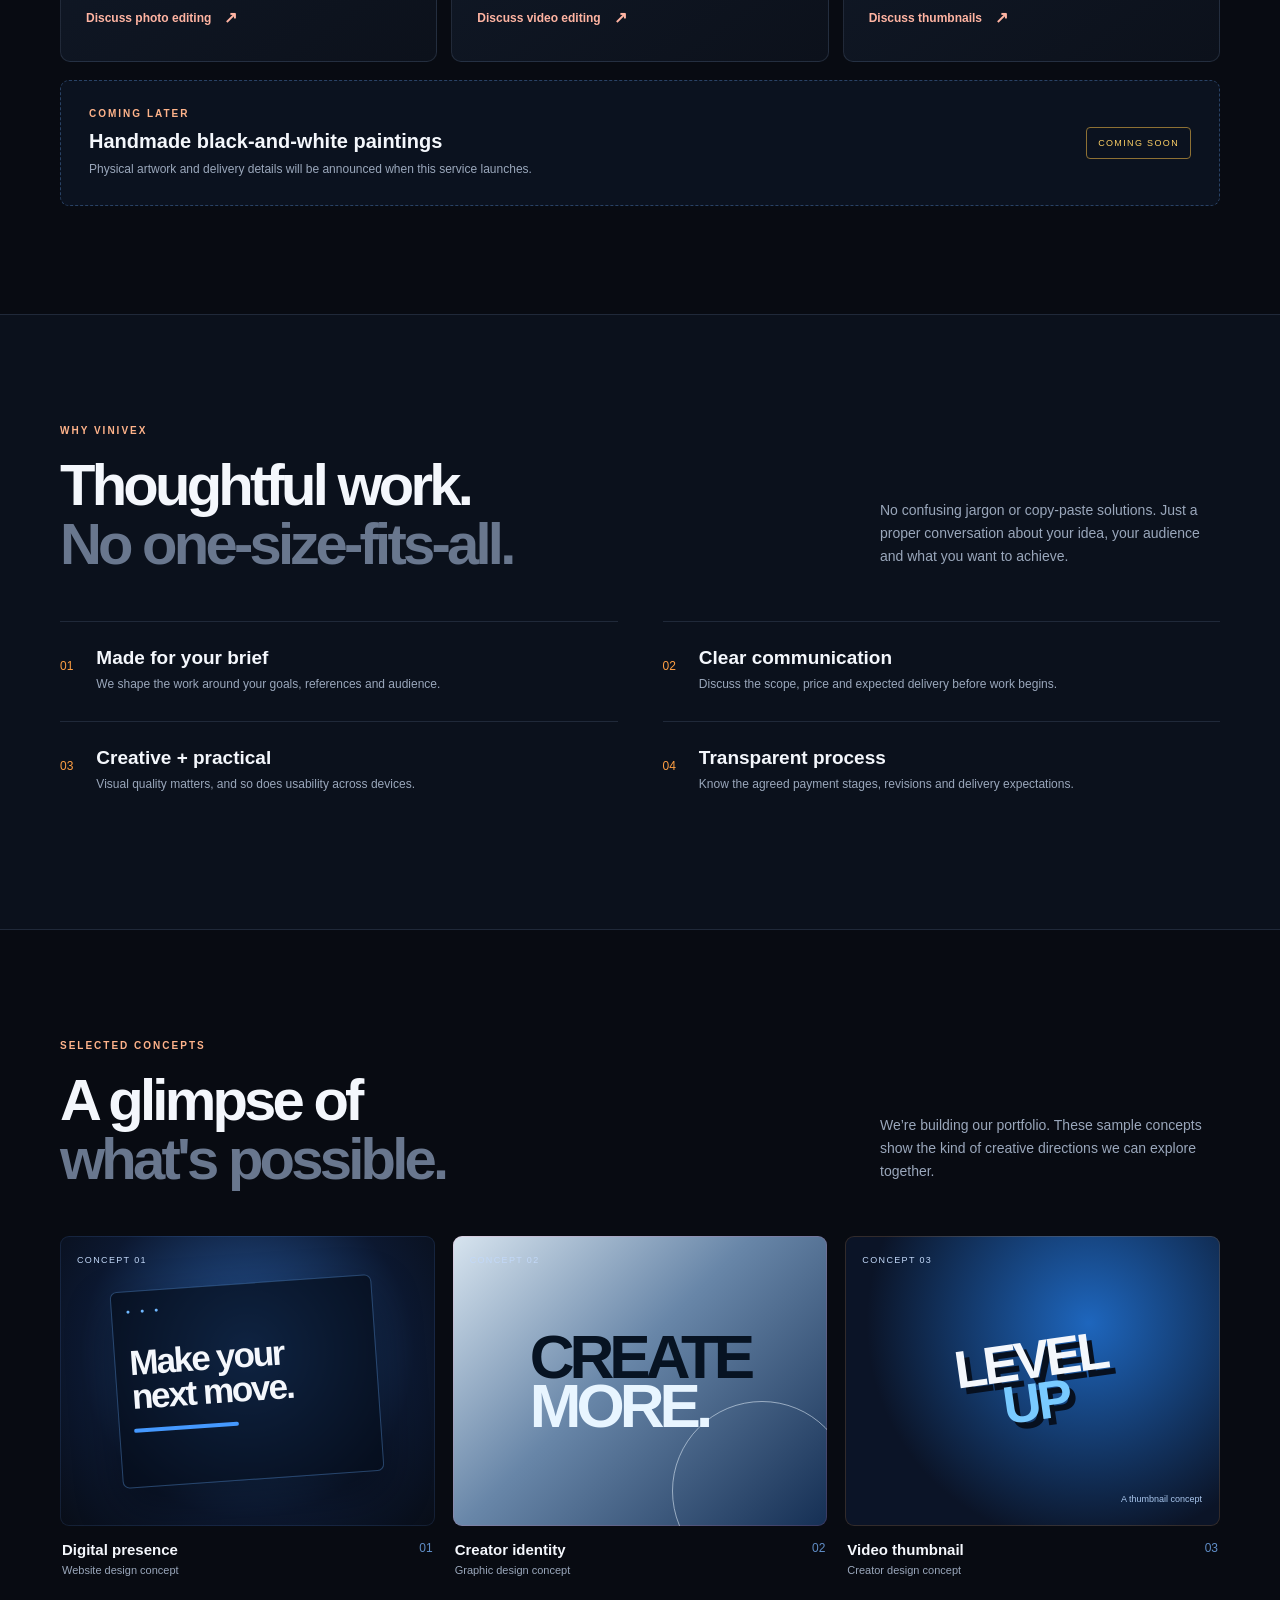
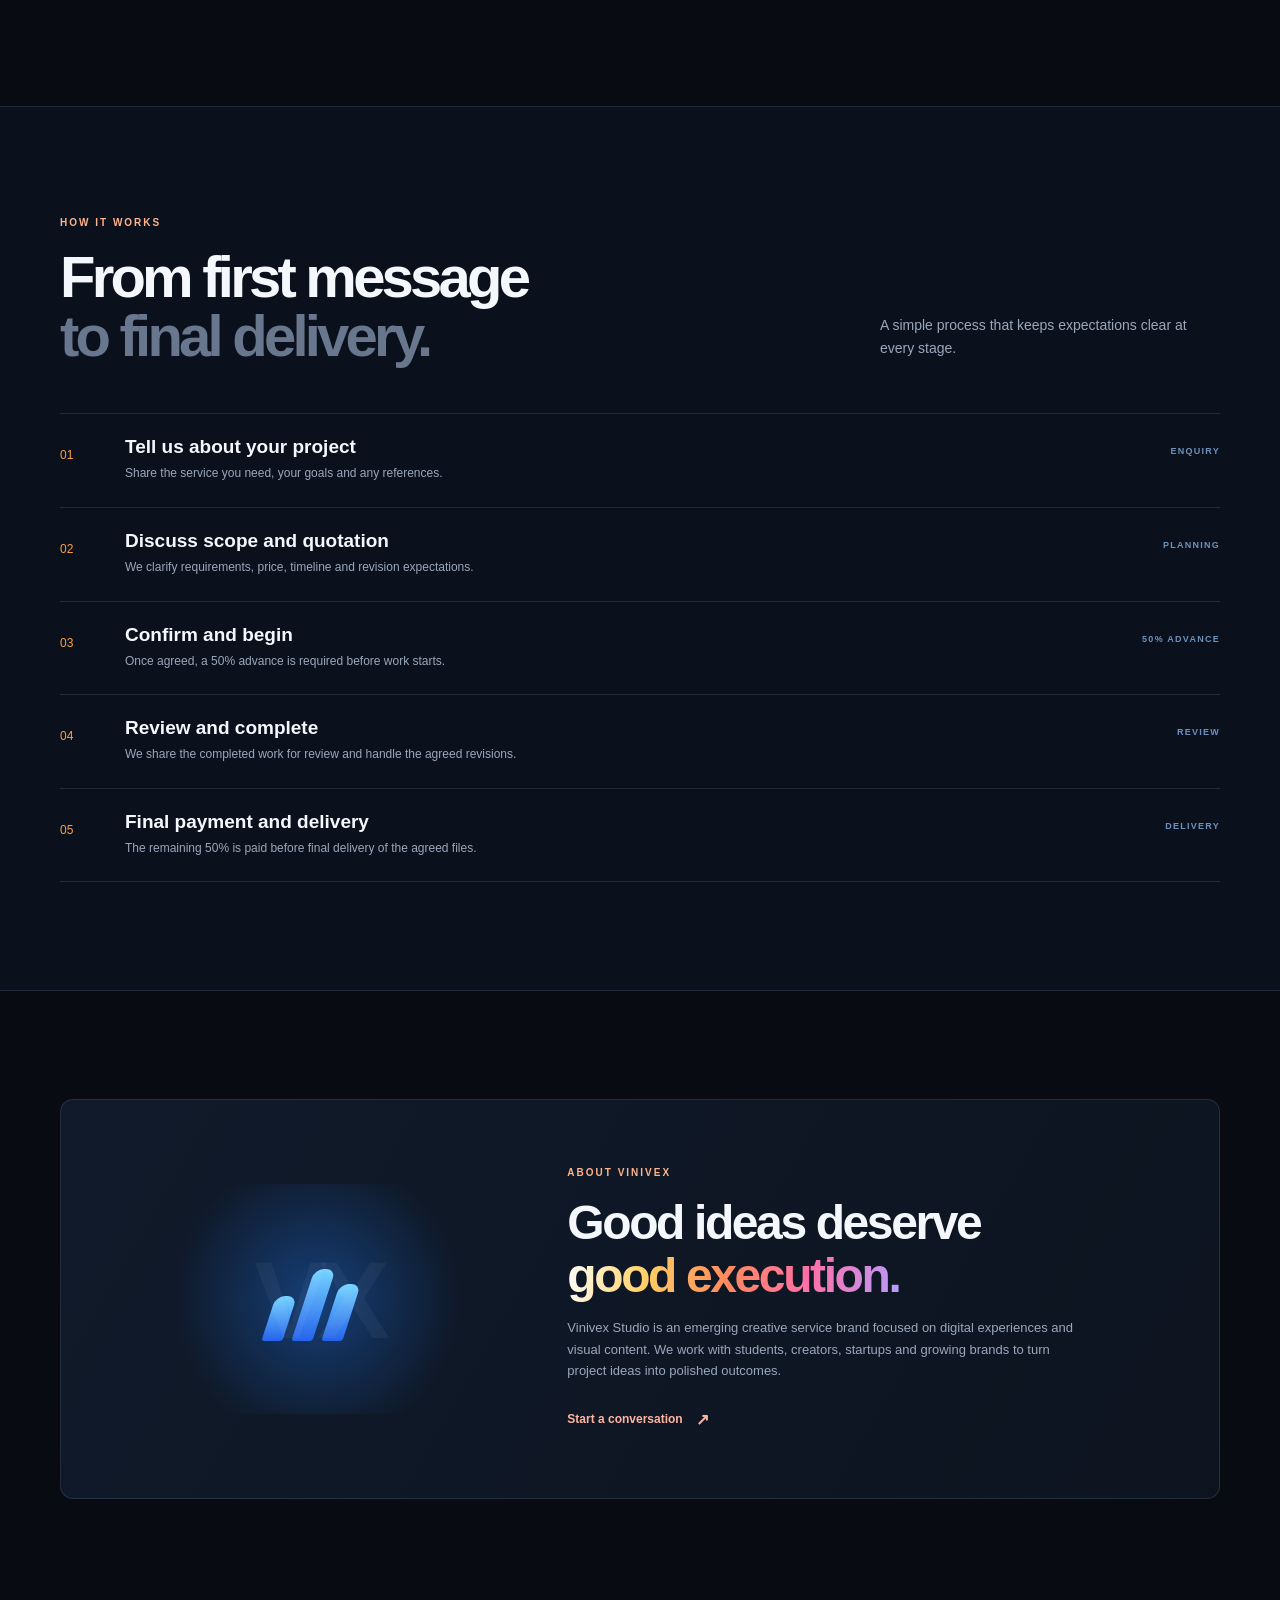
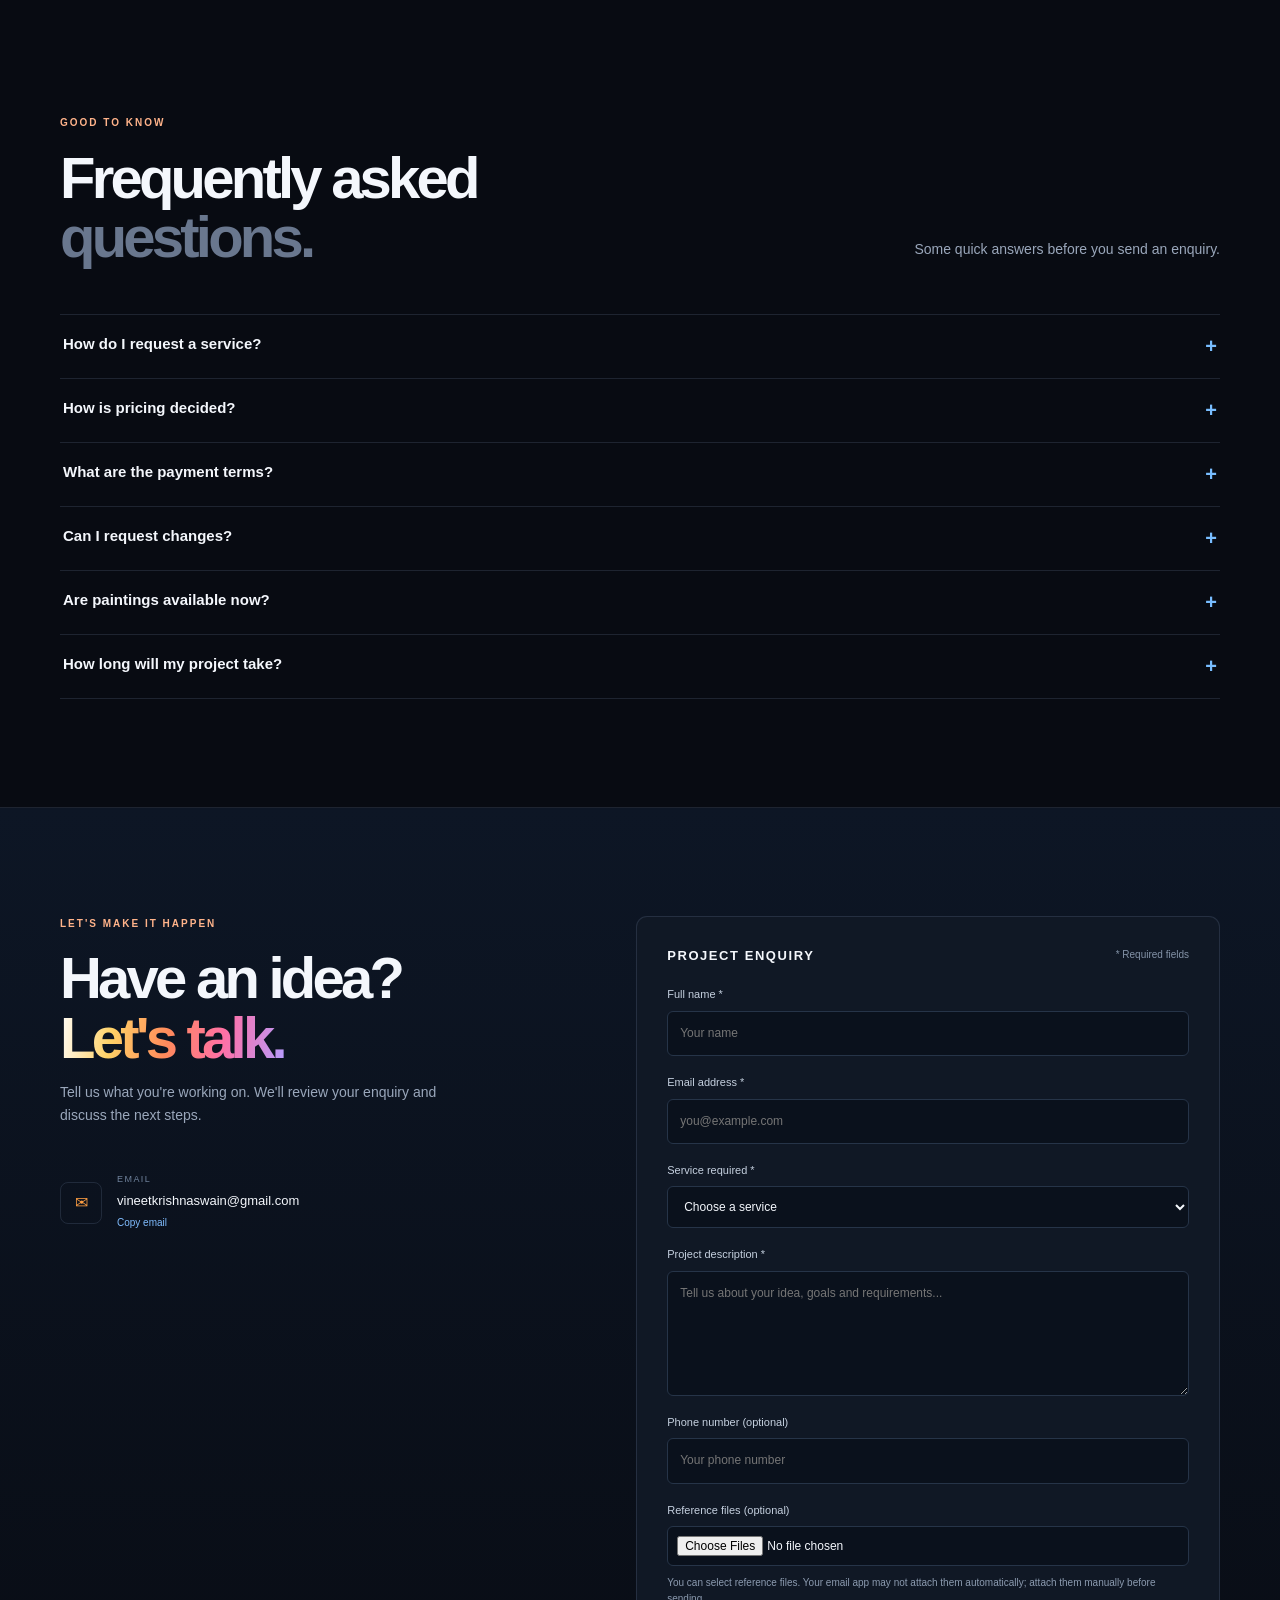
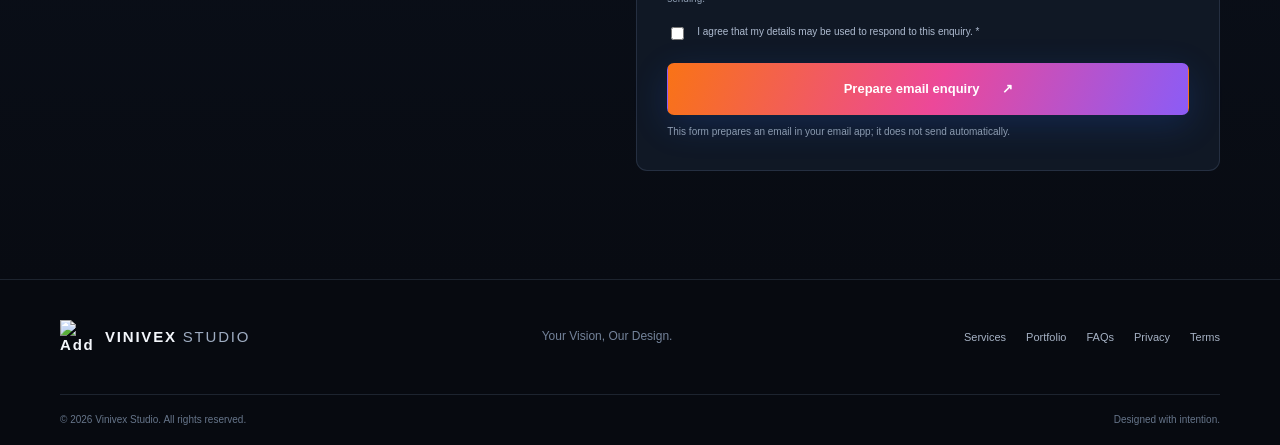
==== commit 87459afa: "Update index.html" ====
--- a/index.html
+++ b/index.html
@@ -9,7 +9,7 @@
   <link rel="preconnect" href="https://fonts.googleapis.com">
   <link rel="preconnect" href="https://fonts.gstatic.com" crossorigin>
   <link href="https://fonts.googleapis.com/css2?family=DM+Sans:wght@400;500;600;700&family=Space+Grotesk:wght@400;500;600;700&display=swap" rel="stylesheet">
-  <link rel="stylesheet" href="styles.css">
+  <link rel="stylesheet" href="style.css">
 </head>
 <body>
   <a class="skip-link" href="#main">Skip to content</a>
--- a/style.css
+++ b/style.css
@@ -0,0 +1,129 @@
+@import url('https://fonts.googleapis.com/css2?family=DM+Sans:wght@400;500;600;700&family=Space+Grotesk:wght@400;500;600;700&display=swap');
+:root{--bg:#080b12;--panel:#0e1420;--panel2:#111a29;--text:#f4f7fc;--muted:#9aa7bb;--blue:#3b82f6;--cyan:#69c7ff;--line:rgba(155,180,220,.15);--font:'DM Sans',sans-serif;--display:'Space Grotesk',sans-serif}
+*{box-sizing:border-box}html{scroll-behavior:smooth;scroll-padding-top:90px}body{margin:0;background:var(--bg);color:var(--text);font-family:var(--font);line-height:1.65}a{color:inherit;text-decoration:none}button,input,textarea,select{font:inherit}.wrap{width:min(1160px,calc(100% - 48px));margin-inline:auto}.section{padding-block:108px}.skip-link{position:absolute;left:-999px;top:10px;background:#fff;color:#000;padding:10px;z-index:1000}.skip-link:focus{left:10px}.site-header{position:sticky;top:0;z-index:100;background:rgba(8,11,18,.86);backdrop-filter:blur(18px);border-bottom:1px solid var(--line)}.nav{height:76px;display:flex;align-items:center;justify-content:space-between}.brand{display:inline-flex;align-items:center;gap:11px;font:700 15px var(--display);letter-spacing:.12em}.brand-light{font-weight:400;color:#9eacc1}.brand-mark{width:28px;height:28px;display:inline-flex;align-items:flex-end;gap:3px;transform:skew(-18deg)}.brand-mark i{display:block;width:7px;border-radius:3px 3px 1px 1px;background:linear-gradient(180deg,#75d4ff,#2563eb)}.brand-mark i:nth-child(1){height:15px}.brand-mark i:nth-child(2){height:24px}.brand-mark i:nth-child(3){height:19px}.nav-links{display:flex;align-items:center;gap:32px;color:#bdc8d9;font-size:13px}.nav-links a:hover,.footer a:hover{color:#fff}.nav-cta{padding:10px 16px;border:1px solid rgba(100,160,255,.45);border-radius:7px;color:#fff}.nav-cta span{color:var(--cyan);margin-left:8px}.menu-toggle{display:none;background:none;border:0;padding:8px}.menu-toggle span{display:block;width:23px;height:2px;background:white;margin:5px}.hero{min-height:650px;display:grid;grid-template-columns:1fr .95fr;align-items:center;gap:60px;padding-top:75px;padding-bottom:75px}.eyebrow{font-size:10px;font-weight:700;letter-spacing:.2em;color:#80bfff;display:flex;align-items:center;gap:9px}.eyebrow-dot,.pulse{width:7px;height:7px;border-radius:50%;background:#5dbbff;box-shadow:0 0 16px #389bff}.hero h1,.section-heading h2,.contact-copy h2{font:600 clamp(52px,7vw,82px)/1.02 var(--display);letter-spacing:-.065em;margin:24px 0}.gradient-text{background:linear-gradient(100deg,#fff 5%,#86caff 45%,#4382ff 90%);-webkit-background-clip:text;background-clip:text;color:transparent}.hero-lede{max-width:490px;color:var(--muted);font-size:16px}.hero-actions{display:flex;gap:13px;margin-top:32px;flex-wrap:wrap}.button{display:inline-flex;align-items:center;justify-content:center;gap:22px;padding:14px 19px;border-radius:7px;font-size:13px;font-weight:700;border:1px solid transparent;cursor:pointer;transition:.2s}.button:hover{transform:translateY(-2px)}.button-primary{background:linear-gradient(110deg,#2563eb,#398bff);color:#fff;box-shadow:0 10px 35px rgba(37,99,235,.2)}.button-ghost{border-color:var(--line);color:#dbe6f7}.hero-note{margin-top:55px;color:#78869d;font-size:11px;display:flex;align-items:center;gap:12px}.note-line{height:1px;width:35px;background:#3d91ff}.hero-art{height:450px;position:relative;display:grid;place-items:center;isolation:isolate}.art-glow{position:absolute;width:280px;height:280px;background:#1268ed;filter:blur(100px);opacity:.3;border-radius:50%;z-index:-1}.art-orbit{position:absolute;border:1px solid rgba(104,177,255,.25);border-radius:50%;transform:rotate(-25deg)}.orbit-one{width:420px;height:190px}.orbit-two{width:340px;height:340px;border-color:rgba(104,177,255,.12)}.art-cube{width:190px;height:190px;position:relative;transform:rotate(-30deg) skew(8deg);filter:drop-shadow(0 25px 50px rgba(25,111,255,.3));animation:none}.art-cube span{position:absolute;inset:0;background:linear-gradient(135deg,#8bdcff,#276bdf 55%,#102b70);clip-path:polygon(50% 0,100% 25%,50% 50%,0 25%);border:1px solid rgba(255,255,255,.35)}.art-cube span:nth-child(2){clip-path:polygon(0 25%,50% 50%,50% 100%,0 75%);background:linear-gradient(130deg,#317de9,#0d2356)}.art-cube span:nth-child(3){clip-path:polygon(100% 25%,50% 50%,50% 100%,100% 75%);background:linear-gradient(130deg,#174ba9,#07142f)}.art-card{position:absolute;padding:13px 16px;background:rgba(14,25,45,.82);border:1px solid rgba(122,180,255,.2);border-radius:8px;backdrop-filter:blur(10px);box-shadow:0 15px 45px #0005}.art-card small{display:block;color:#8ea6c7;font-size:8px;letter-spacing:.16em}.art-card strong{font:600 14px var(--display)}.art-card-top{top:60px;right:0}.art-card-bottom{bottom:55px;left:0;display:flex;align-items:center;gap:10px}.art-index{position:absolute;right:20px;bottom:15px;color:#52627d;font:11px var(--display);letter-spacing:.15em}.trust-strip{display:flex;align-items:center;justify-content:space-between;gap:15px;padding:23px 0;border-top:1px solid var(--line);border-bottom:1px solid var(--line);font-size:10px;letter-spacing:.15em;color:#9eacc1}.trust-strip>span{color:#66758d}.trust-strip i{width:3px;height:3px;background:#448fff;border-radius:50%}.section-heading{display:flex;justify-content:space-between;align-items:flex-end;gap:35px;margin-bottom:48px}.section-heading h2,.contact-copy h2{font-size:clamp(40px,5vw,58px);margin:16px 0 0}.muted{color:#69778e}.section-heading>p{max-width:340px;color:var(--muted);font-size:14px;margin:0 0 5px}.service-grid{display:grid;grid-template-columns:repeat(3,1fr);gap:14px}.service-card{background:linear-gradient(145deg,#111a29,#0c111b);border:1px solid var(--line);border-radius:10px;padding:25px;min-height:275px;transition:.25s}.service-card:hover{border-color:rgba(75,151,255,.55);transform:translateY(-4px)}.service-icon{width:42px;height:42px;border-radius:9px;display:grid;place-items:center;background:rgba(48,126,255,.12);color:#7dcaff;font-size:22px;margin-bottom:25px}.card-number{font-size:9px;letter-spacing:.16em;color:#6f8caf}.service-card h3,.feature h3,.process-step h3{font:600 19px var(--display);margin:9px 0}.service-card p,.feature p,.process-step p{color:var(--muted);font-size:12px;line-height:1.8}.text-link{display:inline-flex;gap:13px;align-items:center;color:#8dcaff;font-size:12px;font-weight:700;margin-top:12px}.text-link span{font-size:16px}.coming-inline{margin-top:18px;padding:25px 28px;border:1px dashed rgba(100,157,231,.35);border-radius:9px;display:flex;align-items:center;justify-content:space-between;gap:20px;background:rgba(18,34,57,.35)}.coming-inline h3{font:600 20px var(--display);margin:7px 0}.coming-inline p{font-size:12px;color:var(--muted);margin:0}.coming-tag{font-size:9px;letter-spacing:.15em;color:#9bcfff;border:1px solid #315d91;padding:8px 11px;border-radius:4px;white-space:nowrap}.why-section,.process-section{background:#0b111c;border-block:1px solid var(--line)}.feature-grid{display:grid;grid-template-columns:repeat(2,1fr);gap:0 45px}.feature{display:flex;gap:23px;padding:25px 0;border-top:1px solid var(--line)}.feature>span,.process-step>span{font:500 12px var(--display);color:#5b9fff;padding-top:12px}.feature h3{margin:0}.feature p{margin:5px 0 0}.work-grid{display:grid;grid-template-columns:repeat(3,1fr);gap:18px}.work-visual{height:290px;border-radius:9px;position:relative;overflow:hidden;display:grid;place-items:center}.visual-label{position:absolute;top:17px;left:17px;font-size:9px;letter-spacing:.15em;color:#c2d8f8}.visual-one{background:radial-gradient(circle at 50% 40%,#285ca3,#0c1830 65%,#080d17)}.mock-window{width:70%;height:68%;background:rgba(5,12,25,.7);border:1px solid #6baeff55;border-radius:7px;padding:14px;box-shadow:0 20px 45px #0006;transform:rotate(-4deg)}.mock-dots{font-size:7px;color:#70b8ff;letter-spacing:4px}.mock-title{font:700 35px/.98 var(--display);margin:28px 0 15px;letter-spacing:-.06em}.mock-line{width:45%;height:4px;background:#4599ff;border-radius:3px}.visual-two{background:linear-gradient(135deg,#d7e4ef,#6886a8 45%,#152f54)}.poster-type{font:700 62px/.8 var(--display);letter-spacing:-.08em;color:#071322;z-index:2}.poster-type em{color:#e8f5ff;font-style:normal}.poster-circle{position:absolute;width:180px;height:180px;border-radius:50%;border:1px solid #eaf5ff88;right:-25px;bottom:-55px}.visual-three{background:radial-gradient(circle at 65% 30%,#1e66bd,#0b1427 70%)}.thumb-shape{font:700 53px/.8 var(--display);letter-spacing:-.07em;text-align:center;transform:rotate(-8deg);text-shadow:5px 7px 0 #07101f}.thumb-shape b{color:#79caff}.thumb-caption{position:absolute;bottom:20px;right:18px;font-size:9px;color:#a9c6ed}.work-meta{display:flex;justify-content:space-between;padding:15px 2px}.work-meta h3{font:600 15px var(--display);margin:0}.work-meta p{font-size:11px;color:var(--muted);margin:3px 0}.work-meta>span{font:12px var(--display);color:#608ec7}.process-list{border-top:1px solid var(--line)}.process-step{display:grid;grid-template-columns:45px 1fr auto;align-items:start;gap:20px;padding:22px 0;border-bottom:1px solid var(--line)}.process-step h3{margin:0}.process-step p{margin:5px 0 0}.process-step>b{font-size:9px;letter-spacing:.14em;color:#6d91bd;padding-top:8px}.about-panel{background:linear-gradient(120deg,#101a2a,#0d1420);border:1px solid var(--line);border-radius:13px;padding:65px;display:grid;grid-template-columns:.65fr 1fr;gap:60px;align-items:center}.about-mark{height:230px;display:grid;place-items:center;position:relative;background:radial-gradient(circle,#153f78 0,transparent 65%)}.about-mark>span:last-child{position:absolute;font:700 110px var(--display);color:#ffffff0b;letter-spacing:-.1em}.brand-mark.large{transform:scale(3) skew(-18deg)}.about-copy h2{font:600 clamp(35px,4vw,48px)/1.1 var(--display);letter-spacing:-.05em;margin:15px 0}.about-copy p{font-size:13px;color:var(--muted);max-width:520px}.faq-list{border-top:1px solid var(--line)}.faq-item{border-bottom:1px solid var(--line);padding:0}.faq-item summary{list-style:none;cursor:pointer;padding:20px 3px;font:600 15px var(--display);display:flex;justify-content:space-between;gap:20px}.faq-item summary::-webkit-details-marker{display:none}.faq-item summary span{color:#78bdff;font-size:20px;transition:.2s}.faq-item[open] summary span{transform:rotate(45deg)}.faq-item p{max-width:760px;margin:0;padding:0 0 20px;color:var(--muted);font-size:13px}.contact-section{background:linear-gradient(180deg,#0d1625,#080b12);border-top:1px solid var(--line)}.contact-grid{display:grid;grid-template-columns:.85fr 1fr;gap:80px;align-items:start}.contact-copy p{max-width:390px;color:var(--muted);font-size:14px}.contact-direct{display:flex;gap:15px;align-items:center;margin-top:45px}.contact-icon{width:42px;height:42px;border:1px solid var(--line);border-radius:8px;display:grid;place-items:center;color:#7ec9ff}.contact-direct small{display:block;font-size:9px;color:#71849e;letter-spacing:.16em}.contact-direct a{font-size:13px}.copy-email{display:block;background:none;border:0;padding:2px 0;color:#80bdff;font-size:10px;cursor:pointer}.enquiry-form{padding:30px;background:#101825;border:1px solid var(--line);border-radius:11px;display:grid;gap:17px}.form-heading{display:flex;justify-content:space-between;align-items:center;margin-bottom:5px}.form-heading span{font:600 13px var(--display);letter-spacing:.12em}.form-heading small{font-size:10px;color:#8493a8}.enquiry-form label{display:grid;gap:7px;font-size:11px;color:#c5d0df}.enquiry-form input:not([type=checkbox]),.enquiry-form textarea,.enquiry-form select{width:100%;background:#0a111c;border:1px solid #263448;color:#f4f7fc;border-radius:6px;padding:12px;font-size:12px;outline:none}.enquiry-form input:focus,.enquiry-form textarea:focus,.enquiry-form select:focus{border-color:#4d9cff;box-shadow:0 0 0 3px #398bff22}.enquiry-form textarea{resize:vertical}.enquiry-form input[type=file]{padding:9px}.file-note,.form-status{font-size:10px;color:#8c9bb0;margin:-8px 0 0;line-height:1.6}.consent{display:flex!important;grid-template-columns:16px 1fr;align-items:start;gap:10px!important}.consent input{accent-color:#398bff;margin-top:3px}.consent span{font-size:10px;color:#aebbd0}.submit-button{width:100%;margin-top:3px}.footer{border-top:1px solid var(--line);background:#070a10}.footer-main{display:flex;align-items:center;justify-content:space-between;gap:20px;padding:35px 0}.footer-main>p{color:#74839a;font-size:12px}.footer-links{display:flex;gap:20px;font-size:11px;color:#a6b2c4}.footer-bottom{border-top:1px solid var(--line);padding:17px 0;display:flex;justify-content:space-between;color:#66758a;font-size:10px}.toast{position:fixed;bottom:22px;left:50%;transform:translate(-50%,20px);background:#e9f4ff;color:#08111e;padding:11px 17px;border-radius:7px;font-size:12px;opacity:0;pointer-events:none;transition:.25s;z-index:200}.toast.show{opacity:1;transform:translate(-50%,0)}.reveal{opacity:0;transform:translateY(18px);transition:opacity .65s ease,transform .65s ease}.reveal.visible{opacity:1;transform:none}
+@keyframes float{0%,100%{transform:translateY(0) rotate(-30deg) skew(8deg)}50%{transform:translateY(-13px) rotate(-25deg) skew(8deg)}}
+@media(max-width:850px){.hero{gap:25px;min-height:580px}.hero-art{height:360px}.orbit-one{width:330px}.art-cube{width:150px;height:150px}.section{padding-block:78px}.service-grid{grid-template-columns:repeat(2,1fr)}.contact-grid{gap:35px}.about-panel{padding:40px;gap:25px}.trust-strip{flex-wrap:wrap;justify-content:center}}
+@media(max-width:650px){.wrap{width:min(100% - 34px,540px)}.nav{height:68px}.menu-toggle{display:block}.nav-links{display:none;position:absolute;top:68px;left:0;right:0;padding:20px 24px 25px;background:#0b111c;border-bottom:1px solid var(--line);flex-direction:column;align-items:stretch;gap:18px}.nav-links.open{display:flex}.nav-cta{text-align:center}.hero{grid-template-columns:1fr;padding-top:65px;gap:10px}.hero h1{font-size:60px}.hero-art{height:300px;max-width:440px;width:100%;margin:auto}.art-card-top{right:0;top:25px}.art-card-bottom{left:0;bottom:30px}.section-heading{display:block}.section-heading>p{margin-top:18px}.service-grid,.work-grid,.feature-grid{grid-template-columns:1fr}.service-card{min-height:0}.coming-inline{align-items:flex-start;flex-direction:column}.trust-strip{font-size:8px;gap:10px}.process-step{grid-template-columns:28px 1fr}.process-step>b{grid-column:2;padding-top:0}.about-panel{grid-template-columns:1fr;padding:28px;gap:10px}.about-mark{height:150px}.brand-mark.large{transform:scale(2.2) skew(-18deg)}.contact-grid{grid-template-columns:1fr}.contact-copy h2{font-size:52px}.enquiry-form{padding:22px}.footer-main{align-items:flex-start;flex-direction:column}.footer-links{flex-wrap:wrap}.footer-bottom{gap:10px;flex-direction:column}.section{padding-block:70px}}
+@media(prefers-reduced-motion:reduce){html{scroll-behavior:auto}*,*::before,*::after{animation-duration:.01ms!important;animation-iteration-count:1!important;transition-duration:.01ms!important}.reveal{opacity:1;transform:none}}
+
+
+/* Colour refresh: electric blue, cyan, violet and pink accents. */
+:root { --blue:#438bff; --cyan:#67e8f9; --violet:#a78bfa; --pink:#f0abfc; }
+.gradient-text {
+  background:linear-gradient(100deg,#fff 0%,#79d8ff 35%,#a78bfa 68%,#f0abfc 100%);
+  -webkit-background-clip:text;background-clip:text;color:transparent;
+}
+.eyebrow { color:#8fd8ff; }
+.service-icon {
+  background:linear-gradient(135deg,rgba(59,130,246,.22),rgba(167,139,250,.2),rgba(240,171,252,.12));
+  color:#9bdcff;
+}
+.service-card:nth-child(3n+2) .service-icon { color:#c4b5fd; }
+.service-card:nth-child(3n) .service-icon { color:#f0abfc; }
+.button-primary { background:linear-gradient(110deg,#2563eb 0%,#7c3aed 58%,#a855f7 100%); }
+.nav-cta { border-color:rgba(139,92,246,.55); }
+.nav-cta span,.text-link { color:#9bdcff; }
+.coming-tag { color:#c4b5fd;border-color:#7055a8; }
+
+/* Replaceable logo and hero image placeholders. */
+.brand-image-placeholder { display:block;width:34px;height:34px;object-fit:contain;flex:0 0 auto; }
+.hero-art { min-height:420px;height:auto;display:flex;align-items:center;justify-content:center; }
+.hero-image-placeholder {
+  width:100%;min-height:370px;border:1px dashed rgba(125,177,255,.6);border-radius:18px;padding:18px;
+  background:radial-gradient(circle at 20% 20%,rgba(67,139,255,.27),transparent 42%),
+             radial-gradient(circle at 80% 80%,rgba(167,139,250,.23),transparent 44%),
+             linear-gradient(145deg,#111d32,#10101e 65%,#1b1530);
+  display:grid;place-items:center;
+}
+.placeholder-frame {
+  width:100%;min-height:320px;border:1px solid rgba(180,205,255,.18);border-radius:12px;
+  display:flex;flex-direction:column;align-items:center;justify-content:center;gap:10px;
+  text-align:center;color:#dbeafe;background:rgba(5,10,22,.25);
+}
+.placeholder-icon {
+  width:52px;height:52px;display:grid;place-items:center;border-radius:15px;
+  background:linear-gradient(135deg,#2563eb,#8b5cf6);color:white;font-size:30px;line-height:1;
+}
+.placeholder-frame strong { font:600 13px var(--display);letter-spacing:.16em; }
+.placeholder-frame small { color:#9eacc1;font-size:11px; }
+.placeholder-frame code { color:#8bcaff;font-size:10px;background:rgba(59,130,246,.12);padding:5px 8px;border-radius:5px; }
+
+/* No decorative object animation; reveal-on-scroll remains the only motion. */
+.art-cube,.art-orbit,.art-glow,.art-card,.art-index { animation:none !important; }
+.art-cube { animation:none !important; }
+@media(max-width:850px) { .hero-art { min-height:320px; } }
+@media(max-width:650px) {
+  .hero-art { min-height:260px; }
+  .hero-image-placeholder { min-height:250px; }
+  .placeholder-frame { min-height:210px; }
+}
+@media(prefers-reduced-motion:reduce) { .reveal { opacity:1;transform:none; } }
+
+
+/* Motion policy: calm by default; gentle interaction feedback on hover + scroll reveal. */
+*, *::before, *::after { animation: none !important; }
+.reveal { transition: opacity .65s ease, transform .65s ease !important; }
+.button, .service-card, .nav-links a, .work-visual, .text-link, .faq-item summary span,
+.brand-image-placeholder, .contact-icon {
+  transition: transform .22s ease, box-shadow .22s ease, border-color .22s ease,
+              color .22s ease, background-color .22s ease, filter .22s ease !important;
+}
+.button:hover { transform: translateY(-3px) !important; }
+.button-primary:hover { box-shadow: 0 12px 34px rgba(236,72,153,.22), 0 8px 28px rgba(249,115,22,.18); filter:saturate(1.15); }
+.service-card:hover { transform:translateY(-6px) !important; box-shadow:0 16px 38px rgba(236,72,153,.10),0 10px 30px rgba(249,115,22,.08); }
+.work-card:hover .work-visual { transform:translateY(-4px); filter:saturate(1.12); }
+.nav-links a:not(.nav-cta):hover { color:#ffb4a2; }
+.text-link:hover { color:#ffd166; transform:translateX(4px); }
+.brand:hover .brand-image-placeholder { transform:rotate(-5deg) scale(1.06); }
+.contact-icon:hover { transform:rotate(-5deg) scale(1.06); border-color:#fb7185; }
+.faq-item[open] summary span { color:#fb7185; }
+@media (prefers-reduced-motion: reduce) {
+  .reveal { opacity: 1; transform: none; transition: none !important; }
+}
+
+
+/* A warmer, more human palette: accents rotate through coral, pink, orange, yellow,
+   violet and blue instead of making every section feel the same. */
+:root {
+  --coral:#ff6b6b; --pink:#ff70a6; --orange:#ff9f43; --yellow:#ffd166;
+  --violet:#b69cff; --blue:#69a7ff; --cyan:#74e6e1;
+}
+.gradient-text {
+  background:linear-gradient(100deg,#fff 0%,#ffd166 24%,#ff8a5b 48%,#ff70a6 72%,#b69cff 100%);
+  -webkit-background-clip:text;background-clip:text;color:transparent;
+}
+.eyebrow { color:#ffb38a; }
+.eyebrow-dot,.pulse { background:#ff8a5b;box-shadow:0 0 16px #ff8a5b88; }
+.note-line { background:linear-gradient(90deg,var(--orange),var(--pink)); }
+.button-primary { background:linear-gradient(110deg,#f97316 0%,#ec4899 52%,#8b5cf6 100%); }
+.nav-cta { border-color:rgba(255,112,166,.5); }
+.nav-cta span,.text-link { color:#ffb4a2; }
+.service-card:nth-child(6n+1) .service-icon { color:#ff9f43;background:rgba(255,159,67,.14); }
+.service-card:nth-child(6n+2) .service-icon { color:#ff70a6;background:rgba(255,112,166,.14); }
+.service-card:nth-child(6n+3) .service-icon { color:#ffd166;background:rgba(255,209,102,.14); }
+.service-card:nth-child(6n+4) .service-icon { color:#74e6e1;background:rgba(116,230,225,.13); }
+.service-card:nth-child(6n+5) .service-icon { color:#b69cff;background:rgba(182,156,255,.14); }
+.service-card:nth-child(6n) .service-icon { color:#69a7ff;background:rgba(105,167,255,.14); }
+.service-card:hover { border-color:rgba(255,112,166,.5); }
+.feature>span,.process-step>span { color:#ff9f43; }
+.coming-tag { color:#ffd166;border-color:#8e7134; }
+.work-card:nth-child(3n+1) .work-visual { box-shadow:inset 0 0 0 1px rgba(105,167,255,.12); }
+.work-card:nth-child(3n+2) .work-visual { box-shadow:inset 0 0 0 1px rgba(255,112,166,.15); }
+.work-card:nth-child(3n) .work-visual { box-shadow:inset 0 0 0 1px rgba(255,159,67,.16); }
+.contact-icon { color:#ff9f43; }
+.enquiry-form input:focus,.enquiry-form textarea:focus,.enquiry-form select:focus {
+  border-color:#ff70a6;box-shadow:0 0 0 3px rgba(255,112,166,.16);
+}
+.hero-image-placeholder {
+  background:radial-gradient(circle at 18% 18%,rgba(255,159,67,.23),transparent 42%),
+             radial-gradient(circle at 82% 22%,rgba(255,112,166,.22),transparent 42%),
+             radial-gradient(circle at 55% 90%,rgba(182,156,255,.20),transparent 45%),
+             linear-gradient(145deg,#191725,#17121d 65%,#201522);
+  border-color:rgba(255,159,67,.5);
+}
+.placeholder-icon { background:linear-gradient(135deg,#f97316,#ec4899,#8b5cf6); }
+.placeholder-frame code { color:#ffd166;background:rgba(255,159,67,.12); }
+@media (prefers-reduced-motion: reduce) {
+  *,*::before,*::after { transition:none !important; }
+  .reveal { opacity:1;transform:none; }
+}
